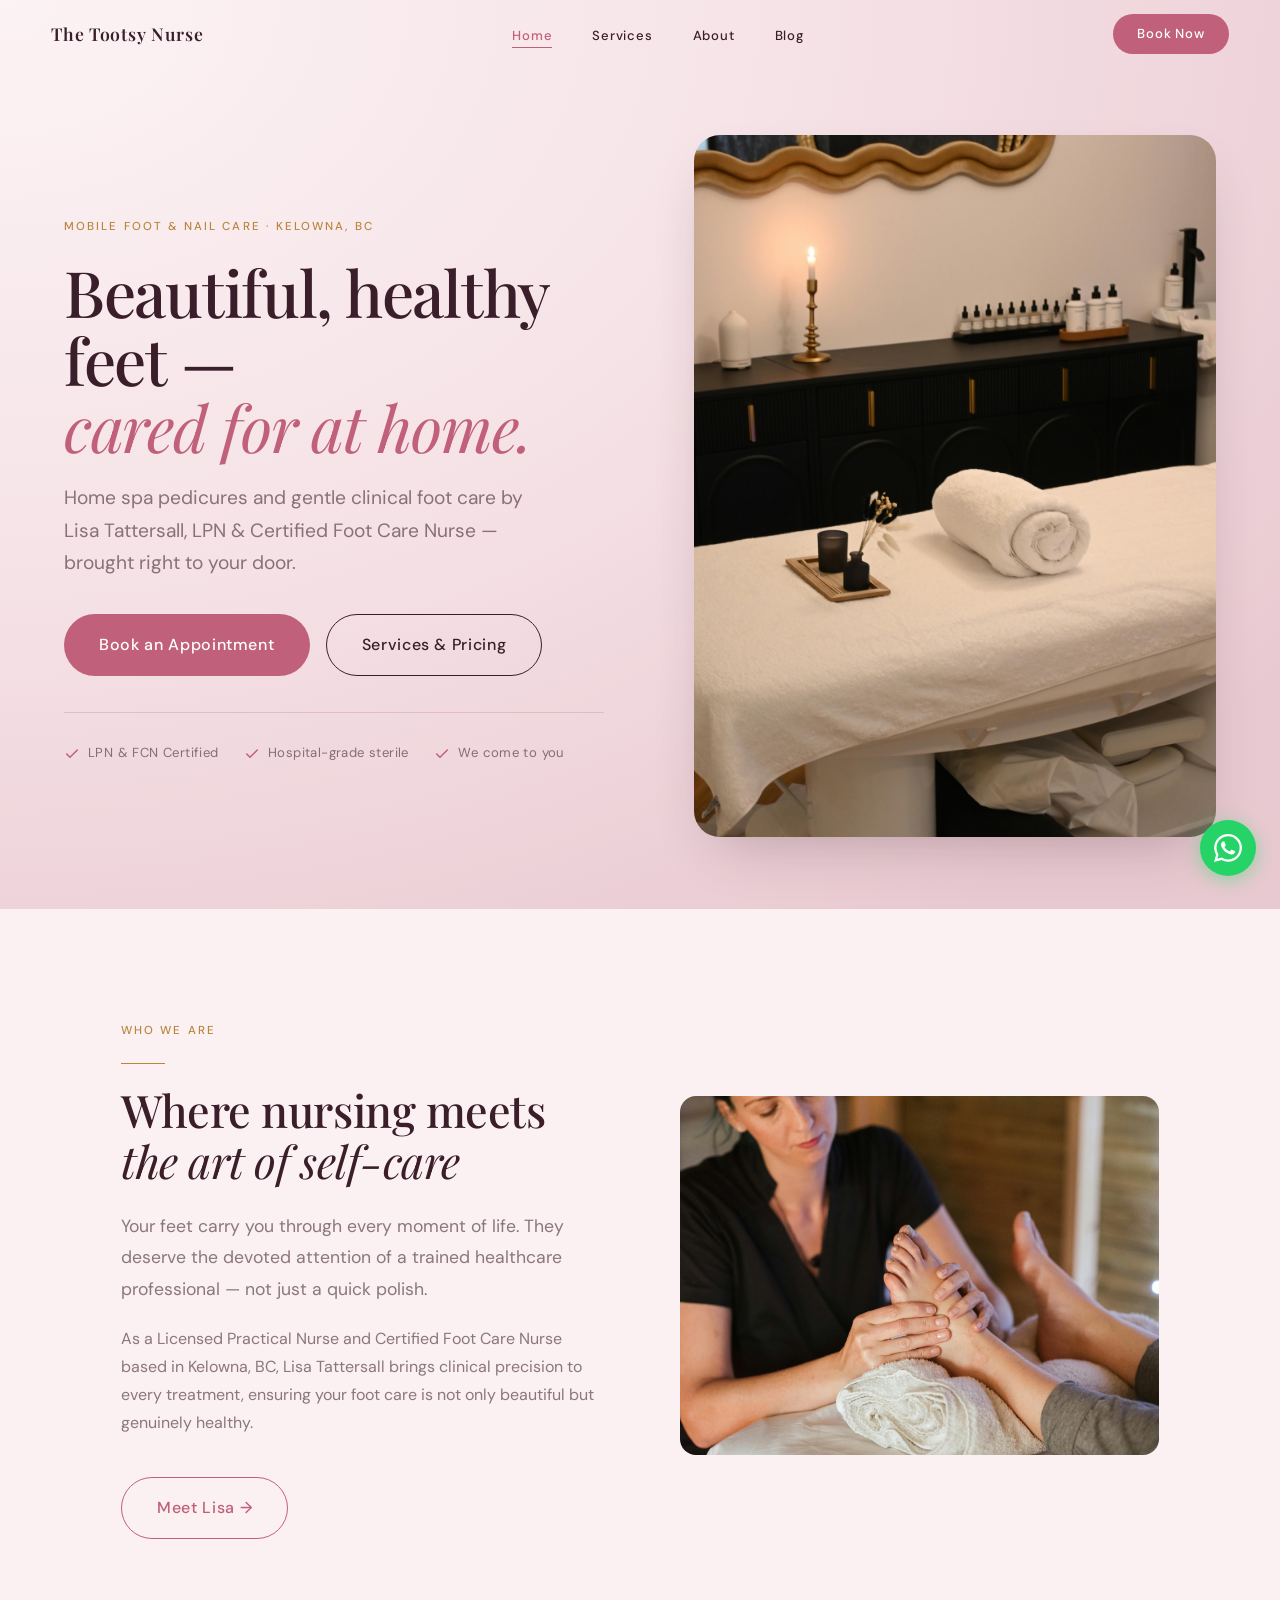
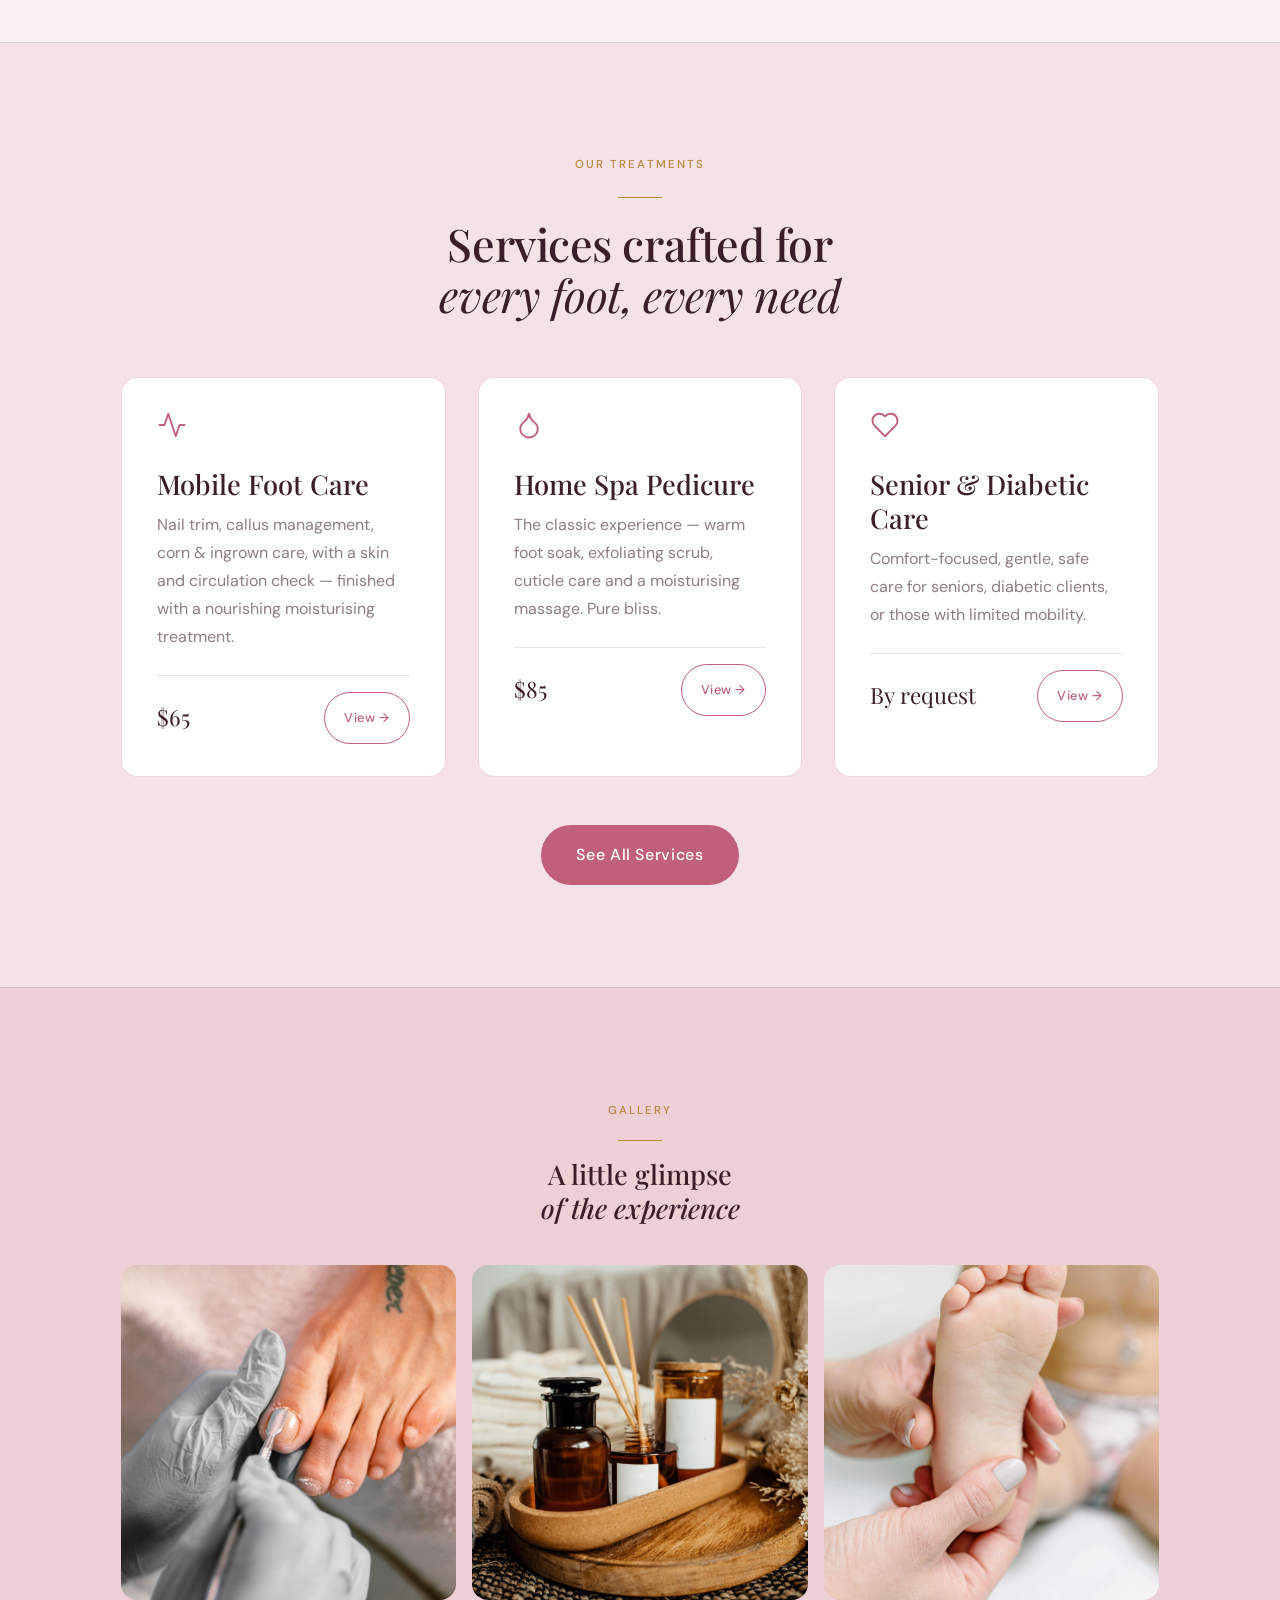
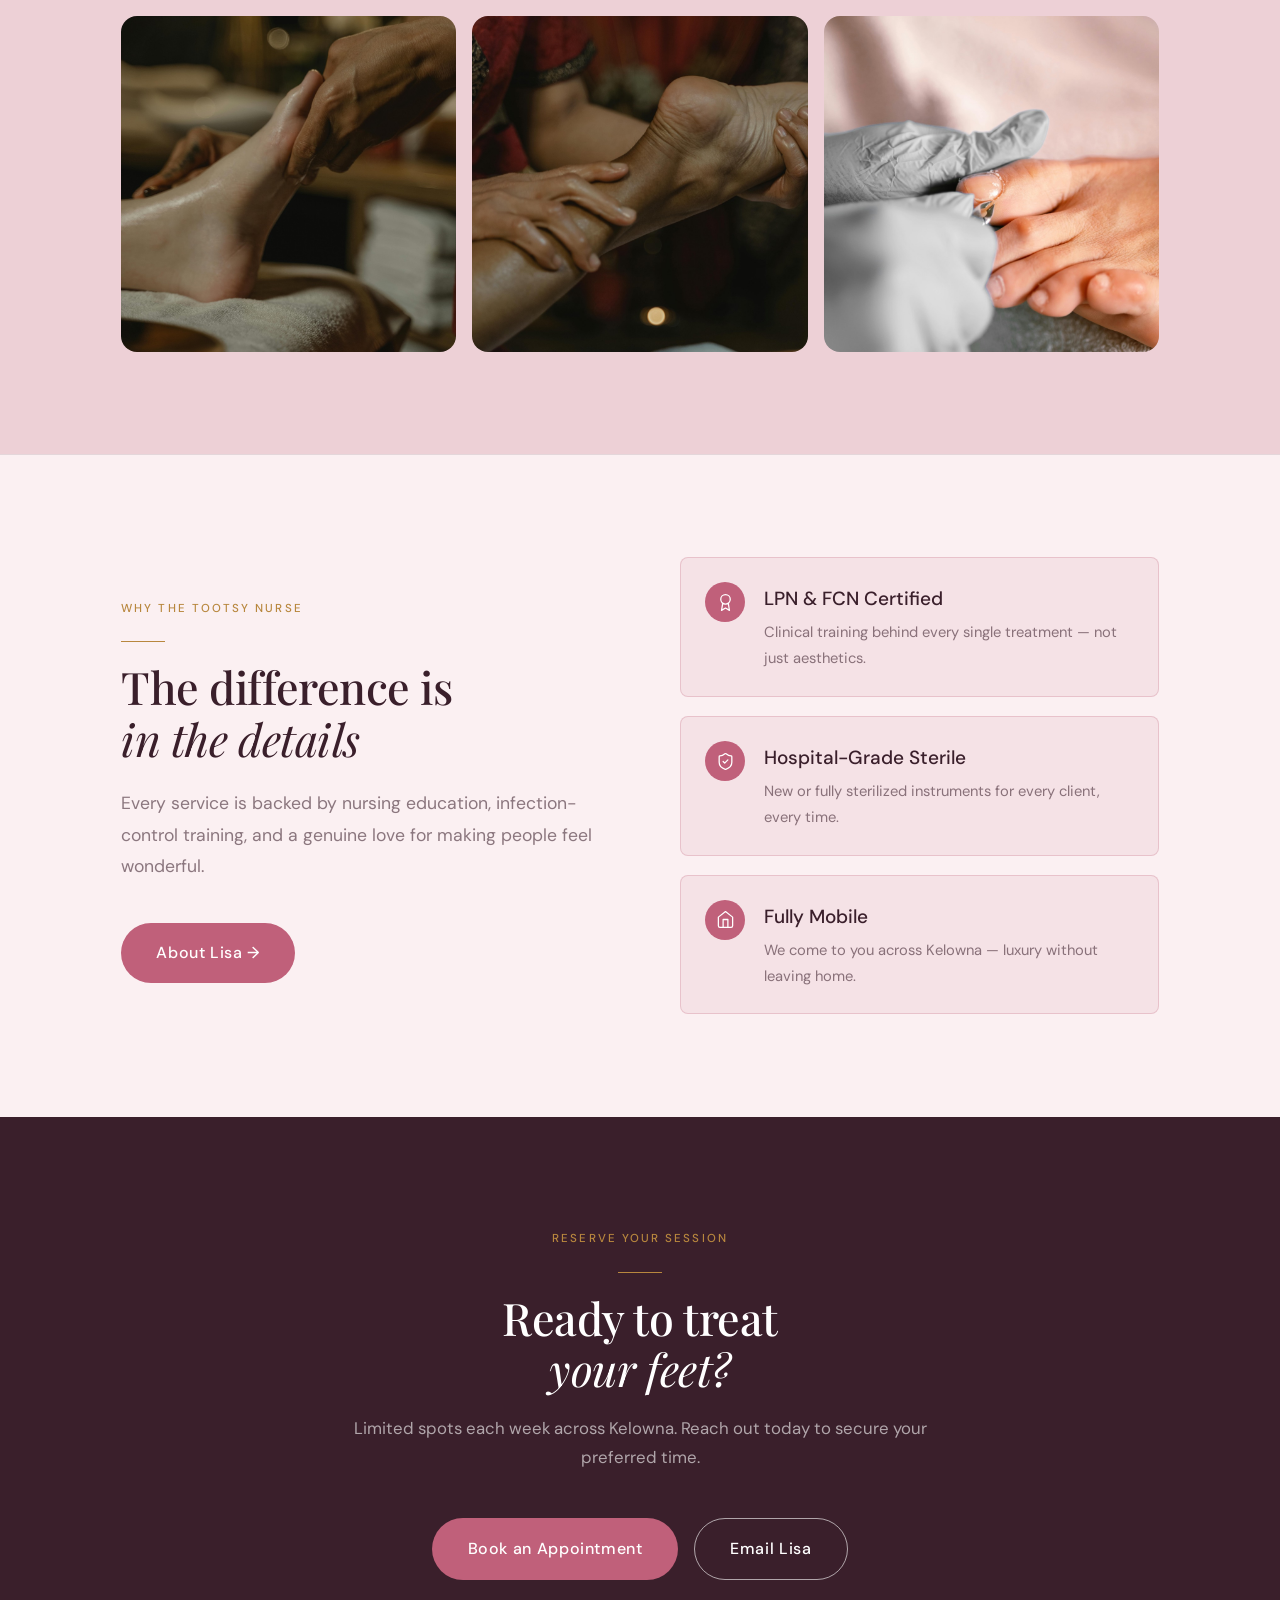
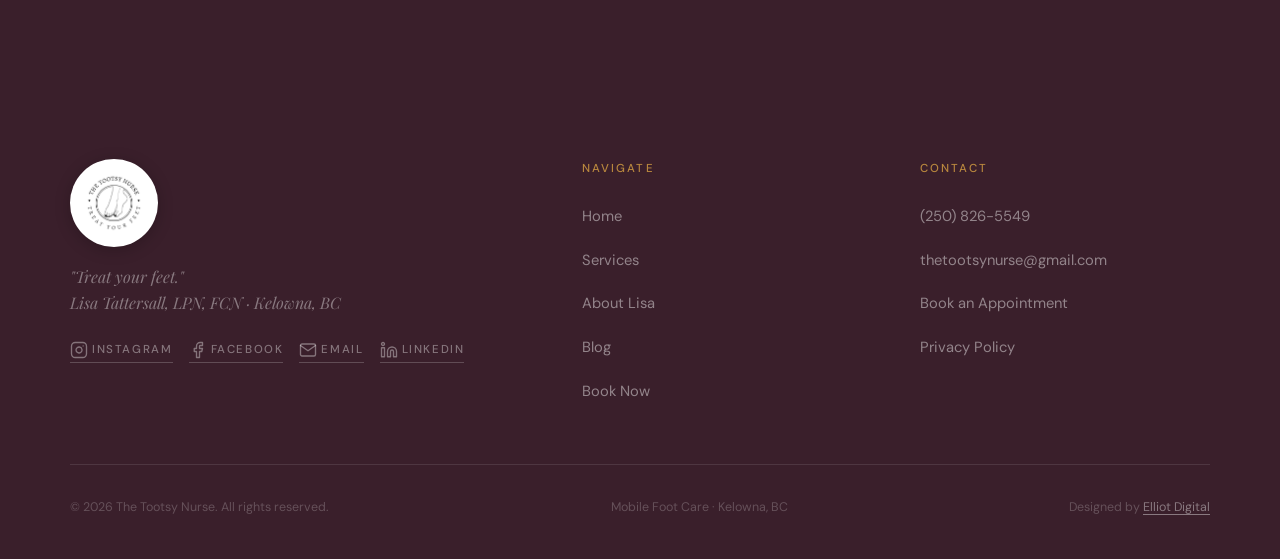
==== index.html @ a6ea2bf2 "Cache-bust style.css link to bypass stale Cloudflare cache Cloudflare was serving the old style.css " ====
<!DOCTYPE html>
<html lang="en">
<head>
  <meta charset="UTF-8" />
  <meta name="viewport" content="width=device-width, initial-scale=1.0" />
  <title>The Tootsy Nurse — Mobile Foot Care Kelowna BC | Lisa Tattersall LPN FCN</title>
  <meta name="description" content="Mobile foot &amp; nail care by Lisa Tattersall, LPN, FCN. Nurse-led foot care, home spa pedicures, and senior &amp; diabetic care — delivered to your home in Kelowna, BC." />
  <meta name="keywords" content="mobile foot care Kelowna, foot care nurse Kelowna, home pedicure Kelowna, diabetic foot care Kelowna, senior foot care Kelowna, LPN foot care BC, foot care near me Kelowna" />
  <meta name="robots" content="index, follow" />
  <link rel="canonical" href="https://thetootsynurse.com/" />

  <!-- Geo / local SEO -->
  <meta name="geo.region" content="CA-BC" />
  <meta name="geo.placename" content="Kelowna" />
  <meta name="geo.position" content="49.8880;-119.4960" />
  <meta name="ICBM" content="49.8880, -119.4960" />

  <!-- Open Graph -->
  <meta property="og:type" content="website" />
  <meta property="og:url" content="https://thetootsynurse.com/" />
  <meta property="og:title" content="The Tootsy Nurse — Mobile Foot Care Kelowna BC" />
  <meta property="og:description" content="Nurse-led mobile foot &amp; nail care by Lisa Tattersall, LPN, FCN. Home spa pedicures and senior &amp; diabetic care, delivered to your door in Kelowna, BC." />
  <meta property="og:image" content="https://thetootsynurse.com/og-image.jpg" />
  <meta property="og:locale" content="en_CA" />

  <!-- Twitter Card -->
  <meta name="twitter:card" content="summary_large_image" />
  <meta name="twitter:title" content="The Tootsy Nurse — Mobile Foot Care Kelowna BC" />
  <meta name="twitter:description" content="Nurse-led mobile foot &amp; nail care by Lisa Tattersall, LPN, FCN. Delivered to your home in Kelowna, BC." />
  <meta name="twitter:image" content="https://thetootsynurse.com/og-image.jpg" />

  <!-- Fonts -->
  <link rel="icon" href="favicon.svg" type="image/svg+xml" />
  <link rel="icon" type="image/png" sizes="32x32" href="favicon-32x32.png" />
  <link rel="icon" type="image/png" sizes="16x16" href="favicon-16x16.png" />
  <link rel="apple-touch-icon" href="apple-touch-icon.png" />
  <link rel="manifest" href="site.webmanifest" />
  <meta name="theme-color" content="#3A1F2B" />
  <link rel="preconnect" href="https://fonts.googleapis.com" />
  <link rel="preconnect" href="https://fonts.gstatic.com" crossorigin />

  <link rel="stylesheet" href="style.css?v=2" />
  <link rel="preload" as="image" href="pexels-marine-fougere-2159237528-35884502.jpg?v=2" fetchpriority="high" />

  <!-- Google Analytics 4 — replace GA_MEASUREMENT_ID with your real ID from analytics.google.com -->
  <!-- <script async src="https://www.googletagmanager.com/gtag/js?id=GA_MEASUREMENT_ID"></script>
  <script>window.dataLayer=window.dataLayer||[];function gtag(){dataLayer.push(arguments)}gtag('js',new Date());gtag('config','GA_MEASUREMENT_ID');</script> -->

  <!-- LocalBusiness structured data -->
  <script type="application/ld+json">
  {
    "@context": "https://schema.org",
    "@type": ["LocalBusiness", "HealthAndBeautyBusiness"],
    "@id": "https://thetootsynurse.com/#business",
    "name": "The Tootsy Nurse",
    "description": "Mobile foot & nail care by Lisa Tattersall, LPN and Certified Foot Care Nurse, who travels to clients' homes in Kelowna, BC. Services include nurse-led foot care, home spa pedicures, and senior & diabetic care.",
    "url": "https://thetootsynurse.com",
    "telephone": "+12508265549",
    "email": "thetootsynurse@gmail.com",
    "image": "https://thetootsynurse.com/logo-png.png?v=2",
    "priceRange": "$$",
    "paymentAccepted": "Cash, e-Transfer",
    "currenciesAccepted": "CAD",
    "founder": { "@id": "https://thetootsynurse.com/#lisa" },
    "address": {
      "@type": "PostalAddress",
      "addressLocality": "Kelowna",
      "addressRegion": "BC",
      "addressCountry": "CA"
    },
    "geo": {
      "@type": "GeoCoordinates",
      "latitude": 49.8880,
      "longitude": -119.4960
    },
    "areaServed": [
      { "@type": "City", "name": "Kelowna" },
      { "@type": "City", "name": "West Kelowna" },
      { "@type": "City", "name": "Lake Country" },
      { "@type": "City", "name": "Peachland" }
    ],
    "openingHoursSpecification": [
      { "@type": "OpeningHoursSpecification", "dayOfWeek": ["Monday","Tuesday","Wednesday","Thursday","Friday"], "opens": "10:00", "closes": "14:00" }
    ],
    "makesOffer": [
      { "@type": "Offer", "itemOffered": { "@type": "Service", "name": "Mobile Foot Care", "description": "Nail trim, callus and corn care, ingrown toenail correction, skin and circulation check, and a nourishing moisturising treatment." }, "price": "65.00", "priceCurrency": "CAD" },
      { "@type": "Offer", "itemOffered": { "@type": "Service", "name": "Home Spa Pedicure", "description": "Warm foot soak, exfoliating scrub, cuticle care, and moisturising massage." }, "price": "85.00", "priceCurrency": "CAD" },
      { "@type": "Offer", "itemOffered": { "@type": "Service", "name": "Senior & Diabetic Care", "description": "Comfort-focused, gentle, safe foot care for seniors, diabetic clients, or those with limited mobility." }, "availability": "https://schema.org/InStock" }
    ],
    "sameAs": [
      "https://www.instagram.com/thetootsynurse",
      "https://www.facebook.com/thetootsynurse",
      "https://www.linkedin.com/in/lisa-tattersall-432aa1210/"
    ]
  }
  </script>
</head>
<body>

<a class="skip-link" href="#main">Skip to content</a>

<!-- NAV -->
<nav class="nav nav--hero" id="nav">
  <a href="index.html" class="nav-logo">The Tootsy Nurse</a>
  <ul class="nav-links">
    <li><a href="index.html" class="active">Home</a></li>
    <li><a href="services.html">Services</a></li>
    <li><a href="about.html">About</a></li>
    <li><a href="blog.html">Blog</a></li>
  </ul>
  <a href="contact.html" class="nav-book">Book Now</a>
  <button class="hamburger" aria-label="Menu" onclick="toggleMenu()">
    <span></span><span></span><span></span>
  </button>
</nav>
<ul class="mobile-menu" id="mobileMenu">
  <li><a href="index.html" onclick="toggleMenu()">Home</a></li>
  <li><a href="services.html" onclick="toggleMenu()">Services</a></li>
  <li><a href="about.html" onclick="toggleMenu()">About</a></li>
  <li><a href="blog.html" onclick="toggleMenu()">Blog</a></li>
  <li><a href="contact.html" onclick="toggleMenu()">Book Now</a></li>
</ul>

<!-- HERO -->
<section class="hero-split">
  <div class="hero-split-text hero-enter">
    <span class="t-label">Mobile Foot &amp; Nail Care · Kelowna, BC</span>
    <h1 class="hero-h1">Beautiful, healthy feet —<br><em>cared for at home.</em></h1>
    <p class="hero-sub">Home spa pedicures and gentle clinical foot care by Lisa Tattersall, LPN &amp; Certified Foot Care Nurse — brought right to your door.</p>
    <div class="hero-cta">
      <a href="contact.html" class="btn btn-rose">Book an Appointment</a>
      <a href="services.html" class="btn btn-outline" style="border-color:var(--plum); color:var(--plum);">Services &amp; Pricing</a>
    </div>
    <ul class="hero-trust">
      <li><svg width="16" height="16" viewBox="0 0 24 24" fill="none" stroke="currentColor" stroke-width="2.2" stroke-linecap="round" stroke-linejoin="round"><polyline points="20 6 9 17 4 12"/></svg>LPN &amp; FCN Certified</li>
      <li><svg width="16" height="16" viewBox="0 0 24 24" fill="none" stroke="currentColor" stroke-width="2.2" stroke-linecap="round" stroke-linejoin="round"><polyline points="20 6 9 17 4 12"/></svg>Hospital-grade sterile</li>
      <li><svg width="16" height="16" viewBox="0 0 24 24" fill="none" stroke="currentColor" stroke-width="2.2" stroke-linecap="round" stroke-linejoin="round"><polyline points="20 6 9 17 4 12"/></svg>We come to you</li>
    </ul>
  </div>
  <div class="hero-split-media">
    <img src="pexels-marine-fougere-2159237528-35884502.jpg?v=2" alt="Calm in-home spa setup with a lit candle, fresh rolled towel and gold mirror" width="1280" height="1920" fetchpriority="high" decoding="async" />
  </div>
</section>

<!-- INTRO -->
<section id="main" style="background:var(--bg);">
  <div class="wrap section-pad">
    <div style="display:grid; grid-template-columns:1fr 1fr; gap:5rem; align-items:center;">
      <div class="reveal-left">
        <span class="t-label">Who We Are</span>
        <span class="rule"></span>
        <h2 class="t-h2" style="margin-bottom:1.5rem;">
          Where nursing meets<br><em>the art of self-care</em>
        </h2>
        <p class="t-body-lg" style="margin-bottom:1.2rem;">
          Your feet carry you through every moment of life. They deserve the devoted attention of a trained healthcare professional — not just a quick polish.
        </p>
        <p class="t-body" style="margin-bottom:2.5rem;">
          As a Licensed Practical Nurse and Certified Foot Care Nurse based in Kelowna, BC, Lisa Tattersall brings clinical precision to every treatment, ensuring your foot care is not only beautiful but genuinely healthy.
        </p>
        <a href="about.html" class="btn btn-outline">Meet Lisa →</a>
      </div>
      <div class="reveal-right" style="position:relative; border-radius:16px; overflow:hidden; aspect-ratio:4/3;">
        <img src="pexels-anete-lusina-5240641.jpg?v=2" alt="Nurse performing a gentle foot treatment"
             style="width:100%; height:100%; object-fit:cover; display:block;" />
      </div>
    </div>
  </div>
</section>

<!-- SERVICES PREVIEW -->
<section class="bg-soft" style="border-top:1px solid var(--line);">
  <div class="wrap section-pad">
    <div class="text-center" style="margin-bottom:3.5rem;">
      <span class="t-label">Our Treatments</span>
      <span class="rule rule-center"></span>
      <h2 class="t-h2" style="margin-top:0.5rem;">Services crafted for<br><em>every foot, every need</em></h2>
    </div>
    <div class="grid-3 reveal-group" style="margin-bottom:3rem;">
      <div class="card">
        <div style="margin-bottom:1.1rem; color:var(--rose);"><svg width="30" height="30" viewBox="0 0 24 24" fill="none" stroke="currentColor" stroke-width="1.5" stroke-linecap="round" stroke-linejoin="round"><polyline points="22 12 18 12 15 21 9 3 6 12 2 12"/></svg></div>
        <div class="t-h3" style="margin-bottom:0.6rem;">Mobile Foot Care</div>
        <p class="t-body" style="margin-bottom:1.5rem;">Nail trim, callus management, corn & ingrown care, with a skin and circulation check — finished with a nourishing moisturising treatment.</p>
        <div style="display:flex; justify-content:space-between; align-items:center; padding-top:1rem; border-top:1px solid var(--line);">
          <span style="font-family:'Playfair Display',serif; font-size:1.4rem; color:var(--plum);">$65</span>
          <a href="services.html" class="btn btn-outline" style="padding:0.5rem 1.2rem; font-size:0.8rem;">View →</a>
        </div>
      </div>
      <div class="card">
        <div style="margin-bottom:1.1rem; color:var(--rose);"><svg width="30" height="30" viewBox="0 0 24 24" fill="none" stroke="currentColor" stroke-width="1.5" stroke-linecap="round" stroke-linejoin="round"><path d="M12 22a7 7 0 0 0 7-7c0-2-1-3.9-3-5.5s-3.5-4-4-6.5c-.5 2.5-2 4.9-4 6.5C6 11.1 5 13 5 15a7 7 0 0 0 7 7z"/></svg></div>
        <div class="t-h3" style="margin-bottom:0.6rem;">Home Spa Pedicure</div>
        <p class="t-body" style="margin-bottom:1.5rem;">The classic experience — warm foot soak, exfoliating scrub, cuticle care and a moisturising massage. Pure bliss.</p>
        <div style="display:flex; justify-content:space-between; align-items:center; padding-top:1rem; border-top:1px solid var(--line);">
          <span style="font-family:'Playfair Display',serif; font-size:1.4rem; color:var(--plum);">$85</span>
          <a href="services.html" class="btn btn-outline" style="padding:0.5rem 1.2rem; font-size:0.8rem;">View →</a>
        </div>
      </div>
      <div class="card">
        <div style="margin-bottom:1.1rem; color:var(--rose);"><svg width="30" height="30" viewBox="0 0 24 24" fill="none" stroke="currentColor" stroke-width="1.5" stroke-linecap="round" stroke-linejoin="round"><path d="M19 14c1.49-1.46 3-3.21 3-5.5A5.5 5.5 0 0 0 16.5 3c-1.76 0-3 .5-4.5 2-1.5-1.5-2.74-2-4.5-2A5.5 5.5 0 0 0 2 8.5c0 2.29 1.51 4.04 3 5.5l7 7Z"/></svg></div>
        <div class="t-h3" style="margin-bottom:0.6rem;">Senior &amp; Diabetic Care</div>
        <p class="t-body" style="margin-bottom:1.5rem;">Comfort-focused, gentle, safe care for seniors, diabetic clients, or those with limited mobility.</p>
        <div style="display:flex; justify-content:space-between; align-items:center; padding-top:1rem; border-top:1px solid var(--line);">
          <span style="font-family:'Playfair Display',serif; font-size:1.4rem; color:var(--plum);">By request</span>
          <a href="services.html" class="btn btn-outline" style="padding:0.5rem 1.2rem; font-size:0.8rem;">View →</a>
        </div>
      </div>
    </div>
    <div class="text-center">
      <a href="services.html" class="btn btn-rose">See All Services</a>
    </div>
  </div>
</section>

<!-- PHOTO GALLERY -->
<section style="background:var(--bg-deep); border-top:1px solid var(--line);">
  <div class="wrap section-pad">
    <div style="text-align:center; margin-bottom:2.5rem;">
      <span class="t-label">Gallery</span>
      <span class="rule rule-center" style="margin:1rem auto;"></span>
      <h2 class="t-h3">A little glimpse<br><em>of the experience</em></h2>
    </div>
    <div class="photo-grid reveal-group">
      <img src="pexels-andreamostiphotography-17056222.jpg?v=2" alt="Mobile foot care nurse treating a client's feet in Kelowna" loading="lazy" decoding="async" />
      <img src="pexels-alesiakozik-7795827.jpg?v=2" alt="Relaxing home spa pedicure with warm towels" loading="lazy" decoding="async" />
      <img src="pexels-kseniachernaya-6340563.jpg?v=2" alt="Gentle nurse-led toenail and nail care" loading="lazy" decoding="async" />
      <img src="pexels-tima-miroshnichenko-6187855.jpg?v=2" alt="Foot care nurse trimming toenails at a home visit in Kelowna" loading="lazy" decoding="async" />
      <img src="pexels-tima-miroshnichenko-6188032.jpg?v=2" alt="Home spa pedicure treatment in progress" loading="lazy" decoding="async" />
      <img src="pexels-andreamostiphotography-17056221.jpg?v=2" alt="Soothing foot and nail care at home" loading="lazy" decoding="async" />
    </div>
  </div>
</section>

<!-- WHY US -->
<section style="background:var(--bg); border-top:1px solid var(--line);">
  <div class="wrap section-pad">
    <div style="display:grid; grid-template-columns:1fr 1fr; gap:5rem; align-items:center;">
      <div>
        <span class="t-label">Why The Tootsy Nurse</span>
        <span class="rule"></span>
        <h2 class="t-h2" style="margin-bottom:1.5rem;">The difference is<br><em>in the details</em></h2>
        <p class="t-body-lg" style="margin-bottom:2.5rem;">Every service is backed by nursing education, infection-control training, and a genuine love for making people feel wonderful.</p>
        <a href="about.html" class="btn btn-rose">About Lisa →</a>
      </div>
      <div style="display:flex; flex-direction:column; gap:1.2rem;">
        <div style="display:flex; gap:1.2rem; align-items:flex-start; padding:1.5rem; background:var(--bg-soft); border-radius:8px; border:1px solid var(--line-rose);">
          <div style="width:40px; height:40px; border-radius:50%; background:var(--rose); display:flex; align-items:center; justify-content:center; flex-shrink:0; color:white;"><svg width="19" height="19" viewBox="0 0 24 24" fill="none" stroke="currentColor" stroke-width="1.6" stroke-linecap="round" stroke-linejoin="round"><circle cx="12" cy="8" r="6"/><path d="M15.477 12.89 17 22l-5-3-5 3 1.523-9.11"/></svg></div>
          <div>
            <div style="font-weight:500; color:var(--plum); margin-bottom:0.3rem;">LPN &amp; FCN Certified</div>
            <p class="t-body" style="font-size:0.92rem;">Clinical training behind every single treatment — not just aesthetics.</p>
          </div>
        </div>
        <div style="display:flex; gap:1.2rem; align-items:flex-start; padding:1.5rem; background:var(--bg-soft); border-radius:8px; border:1px solid var(--line-rose);">
          <div style="width:40px; height:40px; border-radius:50%; background:var(--rose); display:flex; align-items:center; justify-content:center; flex-shrink:0; color:white;"><svg width="19" height="19" viewBox="0 0 24 24" fill="none" stroke="currentColor" stroke-width="1.6" stroke-linecap="round" stroke-linejoin="round"><path d="M20 13c0 5-3.5 7.5-7.66 8.95a1 1 0 0 1-.67-.01C7.5 20.5 4 18 4 13V6a1 1 0 0 1 1-1c2 0 4.5-1.2 6.24-2.72a1.17 1.17 0 0 1 1.52 0C14.51 3.81 17 5 19 5a1 1 0 0 1 1 1Z"/><path d="m9 12 2 2 4-4"/></svg></div>
          <div>
            <div style="font-weight:500; color:var(--plum); margin-bottom:0.3rem;">Hospital-Grade Sterile</div>
            <p class="t-body" style="font-size:0.92rem;">New or fully sterilized instruments for every client, every time.</p>
          </div>
        </div>
        <div style="display:flex; gap:1.2rem; align-items:flex-start; padding:1.5rem; background:var(--bg-soft); border-radius:8px; border:1px solid var(--line-rose);">
          <div style="width:40px; height:40px; border-radius:50%; background:var(--rose); display:flex; align-items:center; justify-content:center; flex-shrink:0; color:white;"><svg width="19" height="19" viewBox="0 0 24 24" fill="none" stroke="currentColor" stroke-width="1.6" stroke-linecap="round" stroke-linejoin="round"><path d="m3 9 9-7 9 7v11a2 2 0 0 1-2 2H5a2 2 0 0 1-2-2z"/><polyline points="9 22 9 12 15 12 15 22"/></svg></div>
          <div>
            <div style="font-weight:500; color:var(--plum); margin-bottom:0.3rem;">Fully Mobile</div>
            <p class="t-body" style="font-size:0.92rem;">We come to you across Kelowna — luxury without leaving home.</p>
          </div>
        </div>
      </div>
    </div>
  </div>
</section>

<!-- CTA -->
<section class="bg-plum" style="padding:clamp(5rem,8vw,8rem) clamp(1.5rem,4vw,4rem); text-align:center;">
  <div style="max-width:580px; margin:0 auto;">
    <span class="t-label" style="color:var(--gold);">Reserve Your Session</span>
    <span class="rule rule-center"></span>
    <h2 class="t-h2" style="color:var(--white); margin-top:0.5rem; margin-bottom:1.2rem;">
      Ready to treat<br><em>your feet?</em>
    </h2>
    <p style="font-size:1.05rem; color:rgba(255,255,255,0.6); line-height:1.75; margin-bottom:2.8rem;">Limited spots each week across Kelowna. Reach out today to secure your preferred time.</p>
    <div style="display:flex; gap:1rem; justify-content:center; flex-wrap:wrap;">
      <a href="contact.html" class="btn btn-rose">Book an Appointment</a>
      <a href="mailto:thetootsynurse@gmail.com" class="btn btn-outline-white">Email Lisa</a>
    </div>
  </div>
</section>

<!-- FOOTER -->
<footer class="footer">
  <div class="footer-grid">
    <div class="footer-logo">
      <img src="logo-png.png?v=2" alt="The Tootsy Nurse" />
      <p class="footer-tagline">"Treat your feet."<br>Lisa Tattersall, LPN, FCN · Kelowna, BC</p>
      <div class="footer-social">
        <a href="https://www.instagram.com/thetootsynurse" target="_blank" rel="noopener">
          <svg width="18" height="18" viewBox="0 0 24 24" fill="none" stroke="currentColor" stroke-width="1.8" stroke-linecap="round" stroke-linejoin="round" style="display:inline-block; vertical-align:middle; margin-right:4px;"><rect x="2" y="2" width="20" height="20" rx="5"/><path d="M16 11.37A4 4 0 1 1 12.63 8 4 4 0 0 1 16 11.37z"/><line x1="17.5" y1="6.5" x2="17.51" y2="6.5"/></svg>Instagram
        </a>
        <a href="https://www.facebook.com/thetootsynurse" target="_blank" rel="noopener">
          <svg width="18" height="18" viewBox="0 0 24 24" fill="none" stroke="currentColor" stroke-width="1.8" stroke-linecap="round" stroke-linejoin="round" style="display:inline-block; vertical-align:middle; margin-right:4px;"><path d="M18 2h-3a5 5 0 0 0-5 5v3H7v4h3v8h4v-8h3l1-4h-4V7a1 1 0 0 1 1-1h3z"/></svg>Facebook
        </a>
        <a href="mailto:thetootsynurse@gmail.com">
          <svg width="18" height="18" viewBox="0 0 24 24" fill="none" stroke="currentColor" stroke-width="1.8" stroke-linecap="round" stroke-linejoin="round" style="display:inline-block; vertical-align:middle; margin-right:4px;"><path d="M4 4h16c1.1 0 2 .9 2 2v12c0 1.1-.9 2-2 2H4c-1.1 0-2-.9-2-2V6c0-1.1.9-2 2-2z"/><polyline points="22,6 12,13 2,6"/></svg>Email
        </a>
        <a href="https://www.linkedin.com/in/lisa-tattersall-432aa1210/" target="_blank" rel="noopener">
          <svg width="18" height="18" viewBox="0 0 24 24" fill="none" stroke="currentColor" stroke-width="1.8" stroke-linecap="round" stroke-linejoin="round" style="display:inline-block; vertical-align:middle; margin-right:4px;"><path d="M16 8a6 6 0 0 1 6 6v7h-4v-7a2 2 0 0 0-2-2 2 2 0 0 0-2 2v7h-4v-7a6 6 0 0 1 6-6z"/><rect x="2" y="9" width="4" height="12"/><circle cx="4" cy="4" r="2"/></svg>LinkedIn
        </a>
      </div>
    </div>
    <div class="footer-col">
      <div class="footer-col-title">Navigate</div>
      <ul>
        <li><a href="index.html">Home</a></li>
        <li><a href="services.html">Services</a></li>
        <li><a href="about.html">About Lisa</a></li>
        <li><a href="blog.html">Blog</a></li>
        <li><a href="contact.html">Book Now</a></li>
      </ul>
    </div>
    <div class="footer-col">
      <div class="footer-col-title">Contact</div>
      <ul>
        <li><a href="tel:2508265549">(250) 826-5549</a></li>
        <li><a href="mailto:thetootsynurse@gmail.com">thetootsynurse@gmail.com</a></li>
        <li><a href="contact.html">Book an Appointment</a></li>
        <li><a href="privacy.html">Privacy Policy</a></li>
      </ul>
    </div>
  </div>
  <div class="footer-bottom">
    <span>© <span id="yr"></span> The Tootsy Nurse. All rights reserved.</span>
    <span>Mobile Foot Care · Kelowna, BC</span>
    <span>Designed by <a href="https://bryceelliot.com" target="_blank" rel="noopener" style="color:rgba(255,255,255,0.4); text-decoration:underline; text-underline-offset:3px;">Elliot Digital</a></span>
  </div>
</footer>

<!-- Sticky phone bar (mobile only) -->
<div class="phone-bar">
  <a href="tel:2508265549">
    <svg width="20" height="20" viewBox="0 0 24 24" fill="none" stroke="currentColor" stroke-width="2" stroke-linecap="round" stroke-linejoin="round"><path d="M22 16.92v3a2 2 0 0 1-2.18 2 19.79 19.79 0 0 1-8.63-3.07A19.5 19.5 0 0 1 4.69 13a19.79 19.79 0 0 1-3.07-8.67A2 2 0 0 1 3.6 2h3a2 2 0 0 1 2 1.72c.127.96.361 1.903.7 2.81a2 2 0 0 1-.45 2.11L8.09 9.91a16 16 0 0 0 6 6l1.27-1.27a2 2 0 0 1 2.11-.45c.907.339 1.85.573 2.81.7A2 2 0 0 1 22 16.92z"/></svg>
    Call Lisa: (250) 826-5549
  </a>
</div>

<script src="app.js" defer></script>
<script>
  function toggleMenu() {
    document.getElementById('mobileMenu').classList.toggle('open');
  }
</script>
</body>
</html>
---- style.css ----
@import url('https://fonts.googleapis.com/css2?family=Playfair+Display:ital,wght@0,400;0,500;0,600;0,700;1,400;1,500;1,600&family=DM+Sans:wght@300;400;500&display=swap');

/* ─────────────────────────────────────────
   TOKENS  — one palette, used everywhere
───────────────────────────────────────── */
:root {
  /* Backgrounds */
  --bg:          #FBF0F2;   /* main page bg  */
  --bg-soft:     #F5E2E6;   /* alt sections  */
  --bg-deep:     #EDD0D6;   /* deeper accent */

  /* Brand */
  --rose:        #C0607A;   /* buttons, links, primary accent */
  --rose-hover:  #A84E66;
  --gold:        #B8873E;   /* eyebrows, labels, rule lines  */
  --plum:        #3A1F2B;   /* headings, dark sections, footer */

  /* Text */
  --text:        #3A1F2B;
  --text-mid:    rgba(58,31,43, 0.58);
  --text-faint:  rgba(58,31,43, 0.35);

  /* Lines */
  --line:        rgba(58,31,43, 0.12);
  --line-rose:   rgba(192,96,122, 0.25);

  /* Misc */
  --white:       #FFFFFF;
  --radius:      6px;        /* legacy alias */
  --r-sm:        10px;       /* inputs, chips        */
  --r-md:        16px;       /* cards, photos, panels */
  --r-lg:        26px;       /* hero media, features  */
  --shadow:      0 4px 32px rgba(58,31,43, 0.10);
  --shadow-sm:   0 2px 12px rgba(58,31,43, 0.08);
  --shadow-lift: 0 24px 60px -24px rgba(58,31,43, 0.32);

  /* Motion — one easing language, used everywhere */
  --ease:        cubic-bezier(0.22, 1, 0.36, 1);   /* gentle, premium ease-out */
  --ease-soft:   cubic-bezier(0.4, 0, 0.2, 1);     /* UI micro-interactions */
}

/* ─────────────────────────────────────────
   RESET
───────────────────────────────────────── */
*, *::before, *::after { box-sizing: border-box; margin: 0; padding: 0; }
html { scroll-behavior: smooth; }
body {
  font-family: 'DM Sans', sans-serif;
  font-size: 19px;
  font-weight: 400;
  line-height: 1.75;
  color: var(--text);
  background: var(--bg);
  -webkit-font-smoothing: antialiased;
}
img { display: block; max-width: 100%; }
a  { color: inherit; text-decoration: none; }

/* ─────────────────────────────────────────
   TYPOGRAPHY
───────────────────────────────────────── */
.serif { font-family: 'Playfair Display', serif; }

.t-display {
  font-family: 'Playfair Display', serif;
  font-size: clamp(3rem, 6vw, 5.5rem);
  font-weight: 500;
  line-height: 1.08;
  letter-spacing: -0.02em;
  color: var(--plum);
}
.t-display em { font-style: italic; font-weight: 400; }

.t-h2 {
  font-family: 'Playfair Display', serif;
  font-size: clamp(2rem, 3.5vw, 3.2rem);
  font-weight: 500;
  line-height: 1.15;
  letter-spacing: -0.01em;
  color: var(--plum);
}
.t-h2 em { font-style: italic; font-weight: 400; }

.t-h3 {
  font-family: 'Playfair Display', serif;
  font-size: clamp(1.3rem, 2.5vw, 1.7rem);
  font-weight: 500;
  line-height: 1.25;
  color: var(--plum);
}

.t-label {
  font-family: 'DM Sans', sans-serif;
  font-size: 0.72rem;
  font-weight: 500;
  letter-spacing: 0.18em;
  text-transform: uppercase;
  color: var(--gold);
}

.t-body {
  font-size: 1rem;
  font-weight: 400;
  line-height: 1.75;
  color: var(--text-mid);
}

.t-body-lg {
  font-size: 1.1rem;
  font-weight: 400;
  line-height: 1.8;
  color: var(--text-mid);
}

/* ─────────────────────────────────────────
   LAYOUT
───────────────────────────────────────── */
.wrap {
  max-width: 1140px;
  margin: 0 auto;
  padding: 0 clamp(1.5rem, 4vw, 4rem);
}

.section-pad {
  padding: clamp(5rem, 8vw, 8rem) clamp(1.5rem, 4vw, 4rem);
}

.section-pad-sm {
  padding: clamp(3rem, 5vw, 5rem) clamp(1.5rem, 4vw, 4rem);
}

/* ─────────────────────────────────────────
   RULE
───────────────────────────────────────── */
.rule {
  display: block;
  width: 44px;
  height: 1px;
  background: var(--gold);
  margin: 1.2rem 0;
}
.rule-center { margin: 1.2rem auto; }

/* ─────────────────────────────────────────
   NAVIGATION
───────────────────────────────────────── */
.nav {
  position: fixed;
  inset: 0 0 auto;
  z-index: 200;
  height: 68px;
  display: flex;
  align-items: center;
  justify-content: space-between;
  padding: 0 clamp(1.5rem, 4vw, 4rem);
  transition: background 0.35s, box-shadow 0.35s;
}

.nav--solid {
  background: var(--bg);
  box-shadow: 0 1px 0 var(--line);
}

/* On hero (transparent until scroll) */
.nav--hero { background: transparent; }
.nav--hero.nav--scrolled {
  background: rgba(251,240,242, 0.95);
  backdrop-filter: blur(12px);
  box-shadow: 0 1px 0 var(--line);
}

.nav-logo {
  font-family: 'Playfair Display', serif;
  font-size: 1.1rem;
  font-weight: 600;
  letter-spacing: 0.04em;
  color: var(--plum);
  white-space: nowrap;
}

.nav-links {
  display: flex;
  gap: 2.5rem;
  list-style: none;
}

.nav-links a {
  font-size: 0.82rem;
  font-weight: 500;
  letter-spacing: 0.06em;
  color: var(--text);
  position: relative;
  transition: color 0.2s;
}
.nav-links a::after {
  content: '';
  position: absolute;
  left: 0; right: 0; bottom: -4px;
  height: 1px;
  background: var(--rose);
  transform: scaleX(0);
  transform-origin: left;
  transition: transform 0.25s;
}
.nav-links a:hover,
.nav-links a.active { color: var(--rose); }
.nav-links a:hover::after,
.nav-links a.active::after { transform: scaleX(1); }

.nav-book {
  font-size: 0.82rem;
  font-weight: 500;
  letter-spacing: 0.06em;
  background: var(--rose);
  color: var(--white);
  padding: 0.55rem 1.5rem;
  border-radius: 40px;
  transition: background 0.2s;
}
.nav-book:hover { background: var(--rose-hover); }

/* Mobile */
.hamburger {
  display: none;
  flex-direction: column;
  gap: 5px;
  cursor: pointer;
  background: none;
  border: none;
}
.hamburger span {
  display: block; width: 22px; height: 1.5px;
  background: var(--plum); border-radius: 2px;
}

.mobile-menu {
  display: none;
  position: fixed;
  inset: 68px 0 0;
  background: var(--bg);
  z-index: 199;
  flex-direction: column;
  align-items: center;
  justify-content: center;
  gap: 2.5rem;
  list-style: none;
}
.mobile-menu.open { display: flex; }
.mobile-menu a {
  font-family: 'Playfair Display', serif;
  font-size: 2.2rem;
  font-weight: 500;
  color: var(--plum);
  transition: color 0.2s;
}
.mobile-menu a:hover { color: var(--rose); }

/* ─────────────────────────────────────────
   BUTTONS
───────────────────────────────────────── */
.btn {
  display: inline-flex;
  align-items: center;
  gap: 0.5rem;
  font-family: 'DM Sans', sans-serif;
  font-size: 1rem;
  font-weight: 500;
  letter-spacing: 0.04em;
  cursor: pointer;
  border: none;
  border-radius: 40px;
  padding: 1rem 2.2rem;
  min-height: 52px;
  transition: background 0.25s var(--ease-soft), color 0.25s var(--ease-soft),
              transform 0.3s var(--ease), box-shadow 0.3s var(--ease);
}
.btn:hover { transform: translateY(-2px); }
.btn:active { transform: translateY(0); transition-duration: 0.08s; }
.btn-rose:hover, .btn-plum:hover { box-shadow: 0 12px 26px -12px rgba(58,31,43,0.5); }

.btn-rose {
  background: var(--rose);
  color: var(--white);
}
.btn-rose:hover { background: var(--rose-hover); }

.btn-outline {
  background: transparent;
  color: var(--rose);
  border: 1.5px solid var(--rose);
}
.btn-outline:hover { background: var(--rose); color: var(--white); }

.btn-outline-white {
  background: transparent;
  color: var(--white);
  border: 1.5px solid rgba(255,255,255,0.6);
}
.btn-outline-white:hover { background: rgba(255,255,255,0.12); }

.btn-plum {
  background: var(--plum);
  color: var(--white);
}
.btn-plum:hover { background: #2a1520; }

/* ─────────────────────────────────────────
   HERO
───────────────────────────────────────── */
/* Split hero — text left, photo right */
.hero-split {
  display: grid;
  grid-template-columns: 1.04fr 0.96fr;
  align-items: center;
  gap: clamp(2.5rem, 5vw, 5.5rem);
  min-height: 100svh;
  padding: clamp(8rem,15vh,11rem) clamp(1.5rem,5vw,5rem) clamp(4rem,8vh,6rem);
  background: radial-gradient(125% 125% at 0% 0%, #FCF3F5 0%, #F5E2E6 52%, #E9C9D1 100%);
  overflow: hidden;
}
.hero-split-text { max-width: 540px; }
.hero-h1 {
  font-family: 'Playfair Display', serif;
  font-size: clamp(2.6rem, 5vw, 4.1rem);
  font-weight: 500;
  line-height: 1.06;
  letter-spacing: -0.02em;
  color: var(--plum);
  margin: 1.1rem 0 1.3rem;
}
.hero-h1 em { font-style: italic; font-weight: 400; color: var(--rose); }
.hero-sub {
  font-size: clamp(1.05rem, 1.5vw, 1.2rem);
  line-height: 1.7;
  color: var(--text-mid);
  max-width: 460px;
  margin-bottom: 2.1rem;
}
.hero-cta { display: flex; gap: 1rem; flex-wrap: wrap; margin-bottom: 2.3rem; }
.hero-trust {
  list-style: none;
  display: flex;
  flex-wrap: wrap;
  gap: 0.8rem 1.6rem;
  padding-top: 1.8rem;
  border-top: 1px solid var(--line-rose);
}
.hero-trust li {
  display: flex; align-items: center; gap: 0.5rem;
  font-size: 0.82rem; letter-spacing: 0.03em; color: var(--text-mid);
}
.hero-trust svg { color: var(--rose); flex-shrink: 0; }
.hero-split-media { position: relative; }
.hero-split-media img {
  width: 100%;
  height: clamp(420px, 78vh, 760px);
  object-fit: cover;
  border-radius: var(--r-lg);
  box-shadow: var(--shadow-lift);
}
@media (max-width: 900px) {
  .hero-split {
    grid-template-columns: 1fr;
    min-height: auto;
    text-align: center;
    gap: 2.5rem;
    padding-top: 7rem;
  }
  .hero-split-text { max-width: 620px; margin: 0 auto; }
  .hero-sub { margin-left: auto; margin-right: auto; }
  .hero-cta, .hero-trust { justify-content: center; }
  .hero-trust { border-top: none; padding-top: 0; }
  .hero-split-media img { height: clamp(300px, 56vh, 460px); }
}

/* Sub-page hero banner */
.hero-sm {
  background: linear-gradient(140deg,
    #F7D8DE 0%, #F0C4CC 35%, #E5ACBA 70%, #D890A4 100%
  );
  padding: clamp(7rem,10vw,9rem) clamp(1.5rem,4vw,4rem) clamp(3rem,5vw,4rem);
  position: relative;
  overflow: hidden;
}
.hero-sm::after {
  content: '';
  position: absolute;
  inset: 0;
  background: radial-gradient(ellipse 60% 80% at 80% 0%, rgba(255,220,180,0.3) 0%, transparent 60%);
  pointer-events: none;
}
.hero-sm-inner {
  position: relative; z-index: 1;
  max-width: 1140px;
  margin: 0 auto;
}

/* ─────────────────────────────────────────
   CARDS
───────────────────────────────────────── */
.card {
  background: var(--white);
  border-radius: var(--r-md);
  border: 1px solid var(--line-rose);
  padding: 2rem 2.2rem;
  transition: transform 0.4s var(--ease), box-shadow 0.4s var(--ease), border-color 0.4s var(--ease);
}
.card:hover {
  transform: translateY(-6px);
  box-shadow: var(--shadow-lift);
  border-color: var(--rose);
}

/* ─────────────────────────────────────────
   SERVICE ROWS
───────────────────────────────────────── */
.svc-row {
  display: flex;
  justify-content: space-between;
  align-items: baseline;
  gap: 2rem;
  padding: 1.8rem 0;
  border-bottom: 1px solid var(--line);
}
.svc-row:first-of-type { border-top: 1px solid var(--line); }

.svc-name {
  font-family: 'Playfair Display', serif;
  font-size: 1.2rem;
  font-weight: 500;
  color: var(--plum);
  margin-bottom: 0.3rem;
}
.svc-desc { font-size: 0.92rem; color: var(--text-mid); line-height: 1.65; }
.svc-right { text-align: right; flex-shrink: 0; }
.svc-price {
  font-family: 'Playfair Display', serif;
  font-size: 1.5rem;
  font-weight: 400;
  color: var(--plum);
  white-space: nowrap;
}
.svc-dur {
  font-size: 0.72rem;
  font-weight: 500;
  letter-spacing: 0.12em;
  text-transform: uppercase;
  color: var(--gold);
  margin-top: 0.2rem;
}

.svc-cat {
  font-size: 0.72rem;
  font-weight: 500;
  letter-spacing: 0.18em;
  text-transform: uppercase;
  color: var(--gold);
  margin: 3.5rem 0 0.5rem;
  padding-bottom: 0.75rem;
  border-bottom: 1px solid var(--line-rose);
}
.svc-cat:first-of-type { margin-top: 0; }

/* ─────────────────────────────────────────
   TESTIMONIALS
───────────────────────────────────────── */
.testimonial-block {
  background: var(--plum);
  color: var(--white);
  padding: clamp(4rem,7vw,7rem) clamp(1.5rem,4vw,4rem);
  text-align: center;
}
.quote-mark {
  font-family: 'Playfair Display', serif;
  font-size: 4rem;
  line-height: 0.6;
  color: var(--rose);
  display: block;
  margin-bottom: 1.5rem;
}
.quote-body {
  font-family: 'Playfair Display', serif;
  font-size: clamp(1.3rem, 2.5vw, 2rem);
  font-style: italic;
  font-weight: 400;
  line-height: 1.55;
  color: rgba(255,255,255,0.9);
  max-width: 700px;
  margin: 0 auto 1.8rem;
}
.quote-name {
  font-size: 0.75rem;
  font-weight: 500;
  letter-spacing: 0.2em;
  text-transform: uppercase;
  color: var(--gold);
}

/* ─────────────────────────────────────────
   STATS
───────────────────────────────────────── */
.stats-row {
  display: grid;
  grid-template-columns: repeat(3, 1fr);
}
.stat-cell {
  padding: clamp(2.5rem,4vw,4rem) 2rem;
  text-align: center;
  border-right: 1px solid var(--line);
}
.stat-cell:last-child { border-right: none; }
.stat-n {
  font-family: 'Playfair Display', serif;
  font-size: clamp(2.8rem,5vw,4.5rem);
  font-weight: 400;
  color: var(--plum);
  line-height: 1;
  margin-bottom: 0.4rem;
}
.stat-n span { color: var(--rose); }
.stat-l {
  font-size: 0.72rem;
  font-weight: 500;
  letter-spacing: 0.16em;
  text-transform: uppercase;
  color: var(--text-faint);
}

/* ─────────────────────────────────────────
   FORM
───────────────────────────────────────── */
.fgroup { margin-bottom: 1.6rem; }
.flabel {
  display: block;
  font-size: 0.72rem;
  font-weight: 500;
  letter-spacing: 0.14em;
  text-transform: uppercase;
  color: var(--text-mid);
  margin-bottom: 0.5rem;
}
.finput {
  width: 100%;
  padding: 0.85rem 1rem;
  border: 1.5px solid var(--line-rose);
  border-radius: var(--radius);
  background: var(--white);
  font-family: 'DM Sans', sans-serif;
  font-size: 1rem;
  color: var(--text);
  outline: none;
  transition: border-color 0.2s, box-shadow 0.2s;
  -webkit-appearance: none;
}
.finput:focus {
  border-color: var(--rose);
  box-shadow: 0 0 0 3px rgba(192,96,122,0.12);
}
.finput::placeholder { color: var(--text-faint); }
textarea.finput { resize: vertical; min-height: 120px; }
.frow { display: grid; grid-template-columns: 1fr 1fr; gap: 1.25rem; }

/* ─────────────────────────────────────────
   FOOTER
───────────────────────────────────────── */
.footer {
  background: var(--plum);
  color: rgba(255,255,255,0.55);
  padding: clamp(4rem,6vw,6rem) clamp(1.5rem,4vw,4rem) 2.5rem;
}
.footer-grid {
  max-width: 1140px;
  margin: 0 auto;
  display: grid;
  grid-template-columns: 1.6fr 1fr 1fr;
  gap: 3rem;
  padding-bottom: 3rem;
  border-bottom: 1px solid rgba(255,255,255,0.1);
}
.footer-logo img {
  height: 88px; width: 88px;
  object-fit: contain;
  background: #fff;
  border-radius: 50%;
  padding: 7px;
  opacity: 1;
  margin-bottom: 1.1rem;
  box-shadow: 0 3px 16px rgba(0,0,0,0.22);
}
.footer-tagline {
  font-family: 'Playfair Display', serif;
  font-size: 1rem;
  font-style: italic;
  color: rgba(255,255,255,0.4);
  line-height: 1.6;
  margin-bottom: 1.5rem;
}
.footer-social { display: flex; gap: 1rem; }
.footer-social a {
  font-size: 0.72rem; font-weight: 500;
  letter-spacing: 0.14em; text-transform: uppercase;
  color: rgba(255,255,255,0.38);
  border-bottom: 1px solid rgba(255,255,255,0.2);
  padding-bottom: 2px;
  transition: color 0.2s, border-color 0.2s;
}
.footer-social a:hover { color: var(--gold); border-color: var(--gold); }
.footer-col-title {
  font-size: 0.72rem; font-weight: 500;
  letter-spacing: 0.18em; text-transform: uppercase;
  color: var(--gold); margin-bottom: 1.2rem;
}
.footer-col ul { list-style: none; }
.footer-col ul li { margin-bottom: 0.65rem; }
.footer-col ul a {
  font-size: 0.92rem; color: rgba(255,255,255,0.45);
  transition: color 0.2s;
}
.footer-col ul a:hover { color: rgba(255,255,255,0.85); }
.footer-bottom {
  max-width: 1140px; margin: 2rem auto 0;
  display: flex; justify-content: space-between;
  font-size: 0.78rem; color: rgba(255,255,255,0.22);
}

/* ─────────────────────────────────────────
   HOURS
───────────────────────────────────────── */
.hour-row {
  display: flex; justify-content: space-between;
  padding: 0.9rem 0; border-bottom: 1px solid var(--line);
  font-size: 0.95rem;
}
.hour-day { font-weight: 500; color: var(--plum); }
.hour-time { color: var(--text-mid); }

/* ─────────────────────────────────────────
   UTILS
───────────────────────────────────────── */
.bg-soft    { background: var(--bg-soft); }
.bg-deep    { background: var(--bg-deep); }
.bg-plum    { background: var(--plum); }
.bg-white   { background: var(--white); }
.text-center { text-align: center; }

/* ─────────────────────────────────────────
   GRID HELPERS
───────────────────────────────────────── */
.grid-2 { display: grid; grid-template-columns: 1fr 1fr; gap: 2rem; }
.grid-3 { display: grid; grid-template-columns: repeat(3,1fr); gap: 2rem; }
.grid-4 { display: grid; grid-template-columns: repeat(4,1fr); gap: 1.5rem; }

/* ─────────────────────────────────────────
   PHONE BAR (sticky bottom on mobile)
───────────────────────────────────────── */
.phone-bar {
  display: none;
  position: fixed;
  bottom: 0; left: 0; right: 0;
  z-index: 300;
  background: var(--rose);
  color: white;
  text-align: center;
  padding: 1rem;
  font-size: 1.1rem;
  font-weight: 500;
  letter-spacing: 0.04em;
  border-top: 2px solid var(--rose-hover);
}
.phone-bar a { color: white; display: flex; align-items: center; justify-content: center; gap: 0.6rem; }

/* ─────────────────────────────────────────
   RESPONSIVE
───────────────────────────────────────── */
@media (max-width: 900px) {
  .grid-3 { grid-template-columns: 1fr 1fr; }
  .grid-4 { grid-template-columns: 1fr 1fr; }
  .stats-row { grid-template-columns: 1fr 1fr; }
  .stat-cell:nth-child(2) { border-right: none; }
  .footer-grid { grid-template-columns: 1fr 1fr; }
}
@media (max-width: 768px) {
  /* Two-column grids collapse to one */
  .grid-2 { grid-template-columns: 1fr; }
  /* Intro split stacks */
  [style*="grid-template-columns:1fr 1fr"] { grid-template-columns: 1fr !important; }
}
@media (max-width: 640px) {
  body { font-size: 18px; }
  .nav-links, .nav-book { display: none; }
  .hamburger { display: flex; }
  .grid-2, .grid-3, .grid-4 { grid-template-columns: 1fr; }
  .stats-row { grid-template-columns: 1fr 1fr; }
  .stat-cell { border-right: none; border-bottom: 1px solid var(--line); }
  .stat-cell:nth-child(2) { border-right: 1px solid var(--line); }
  .footer-grid { grid-template-columns: 1fr; gap: 2rem; }
  .footer-bottom { flex-direction: column; gap: 0.4rem; text-align: center; }
  .frow { grid-template-columns: 1fr; }
  .svc-row { flex-direction: column; gap: 0.5rem; }
  .svc-right { text-align: left; }
  /* Phone bar shows on mobile */
  .phone-bar { display: block; }
  /* Extra padding at bottom so phone bar doesn't cover content */
  body { padding-bottom: 64px; }
  /* Bigger tap targets */
  .btn { min-height: 56px; font-size: 1.05rem; }
  .nav-book { min-height: 44px; }
}

/* ─────────────────────────────────────────
   ACCESSIBILITY
───────────────────────────────────────── */
.skip-link {
  position: absolute;
  top: -100%;
  left: 1rem;
  background: var(--plum);
  color: white;
  padding: 0.6rem 1.2rem;
  border-radius: 0 0 8px 8px;
  font-weight: 600;
  font-size: 0.9rem;
  z-index: 9999;
  transition: top 0.2s;
}
.skip-link:focus { top: 0; }

/* Visible focus rings */
a:focus-visible, button:focus-visible, input:focus-visible,
select:focus-visible, textarea:focus-visible, [tabindex]:focus-visible {
  outline: 3px solid var(--rose);
  outline-offset: 3px;
  border-radius: 4px;
}

/* ─────────────────────────────────────────
   SCROLL ANIMATIONS
───────────────────────────────────────── */
.reveal {
  opacity: 0;
  transform: translateY(24px);
  transition: opacity 0.8s var(--ease), transform 0.8s var(--ease);
  will-change: opacity, transform;
}
.reveal.visible {
  opacity: 1;
  transform: translateY(0);
}
.reveal-left {
  opacity: 0;
  transform: translateX(-26px);
  transition: opacity 0.8s var(--ease), transform 0.8s var(--ease);
  will-change: opacity, transform;
}
.reveal-left.visible {
  opacity: 1;
  transform: translateX(0);
}
.reveal-right {
  opacity: 0;
  transform: translateX(26px);
  transition: opacity 0.8s var(--ease), transform 0.8s var(--ease);
  will-change: opacity, transform;
}
.reveal-right.visible {
  opacity: 1;
  transform: translateX(0);
}
/* Stagger children inside a group */
.reveal-group > * {
  opacity: 0;
  transform: translateY(22px);
  transition: opacity 0.7s var(--ease), transform 0.7s var(--ease);
}
.reveal-group.visible > *:nth-child(1) { opacity:1; transform:none; transition-delay: 0s; }
.reveal-group.visible > *:nth-child(2) { opacity:1; transform:none; transition-delay: 0.1s; }
.reveal-group.visible > *:nth-child(3) { opacity:1; transform:none; transition-delay: 0.2s; }
.reveal-group.visible > *:nth-child(4) { opacity:1; transform:none; transition-delay: 0.3s; }
.reveal-group.visible > *:nth-child(5) { opacity:1; transform:none; transition-delay: 0.4s; }
.reveal-group.visible > *:nth-child(6) { opacity:1; transform:none; transition-delay: 0.5s; }

/* Hero entrance — staggered rise on load */
.hero-enter > * {
  opacity: 0;
  animation: heroRise 0.9s var(--ease) both;
}
.hero-enter > *:nth-child(1) { animation-delay: 0.08s; }
.hero-enter > *:nth-child(2) { animation-delay: 0.18s; }
.hero-enter > *:nth-child(3) { animation-delay: 0.28s; }
.hero-enter > *:nth-child(4) { animation-delay: 0.38s; }
.hero-enter > *:nth-child(5) { animation-delay: 0.48s; }
.hero-split-media { animation: heroRise 1s var(--ease) 0.2s both; }
@keyframes heroRise {
  from { opacity: 0; transform: translateY(20px); }
  to   { opacity: 1; transform: translateY(0); }
}

/* Respect reduced motion */
@media (prefers-reduced-motion: reduce) {
  html { scroll-behavior: auto; }
  .reveal, .reveal-left, .reveal-right, .reveal-group > *,
  .hero-enter > *, .hero-split-media {
    opacity: 1 !important;
    transform: none !important;
    transition: none !important;
    animation: none !important;
  }
  .card:hover, .blog-card:hover, .photo-grid img:hover,
  .photo-grid-wide img:hover, .photo-strip-4 img:hover, .btn:hover {
    transform: none !important;
  }
}

/* ─────────────────────────────────────────
   PHOTO GALLERY / IMAGE GRIDS
───────────────────────────────────────── */
.photo-grid {
  display: grid;
  grid-template-columns: repeat(3, 1fr);
  gap: 1rem;
}
.photo-grid img {
  width: 100%;
  aspect-ratio: 1 / 1;
  object-fit: cover;
  border-radius: var(--r-md);
  display: block;
}
.photo-grid-wide {
  display: grid;
  grid-template-columns: 2fr 1fr 1fr;
  gap: 1rem;
}
.photo-grid-wide img {
  width: 100%;
  aspect-ratio: 4/3;
  object-fit: cover;
  border-radius: var(--r-md);
  display: block;
}
.photo-grid-wide img:first-child {
  aspect-ratio: 3/2;
  grid-row: 1 / 3;
  height: 100%;
}
.photo-strip-4 {
  display: grid;
  grid-template-columns: repeat(4, 1fr);
  gap: 1rem;
  max-width: 1140px;
  margin: 0 auto;
}
.photo-strip-4 img {
  width: 100%;
  aspect-ratio: 3/4;
  object-fit: cover;
  border-radius: var(--r-md);
  display: block;
}
/* Gentle gallery hover — scale stays within the grid gap, so no overlap */
.photo-grid img, .photo-grid-wide img, .photo-strip-4 img {
  transition: transform 0.75s var(--ease), filter 0.5s var(--ease), box-shadow 0.5s var(--ease);
}
.photo-grid img:hover, .photo-grid-wide img:hover, .photo-strip-4 img:hover {
  transform: scale(1.035);
  filter: brightness(1.04) saturate(1.04);
  box-shadow: var(--shadow);
  position: relative;
  z-index: 1;
}
@media (max-width: 768px) {
  .photo-strip-4 { grid-template-columns: 1fr 1fr; }
}
@media (max-width: 640px) {
  .photo-grid { grid-template-columns: 1fr 1fr; }
  .photo-grid-wide { grid-template-columns: 1fr 1fr; }
  .photo-grid-wide img:first-child { grid-row: auto; aspect-ratio: 4/3; }
  .photo-strip-4 { grid-template-columns: 1fr 1fr; }
}

/* ─────────────────────────────────────────
   FORM STYLES
───────────────────────────────────────── */
.form-group { display: flex; flex-direction: column; gap: 0.4rem; }
.form-label {
  font-size: 0.85rem;
  font-weight: 600;
  text-transform: uppercase;
  letter-spacing: 0.07em;
  color: var(--plum);
}
.form-input {
  width: 100%;
  padding: 0.85rem 1rem;
  border: 1.5px solid var(--line);
  border-radius: 10px;
  font-family: 'DM Sans', sans-serif;
  font-size: 1rem;
  color: var(--text);
  background: white;
  transition: border-color 0.2s;
  box-sizing: border-box;
  -webkit-appearance: none;
}
.form-input:focus {
  outline: none;
  border-color: var(--rose);
  box-shadow: 0 0 0 3px rgba(192,96,122,0.12);
}
.form-textarea {
  min-height: 120px;
  resize: vertical;
}
select.form-input { cursor: pointer; }

/* ─────────────────────────────────────────
   FAQ ACCORDION
───────────────────────────────────────── */
.faq-item {
  border-bottom: 1px solid var(--line);
  background: white;
}
.faq-q {
  list-style: none;
  cursor: pointer;
  padding: 1.4rem 1.5rem;
  font-weight: 600;
  font-size: 1.05rem;
  color: var(--plum);
  display: flex;
  justify-content: space-between;
  align-items: center;
  user-select: none;
}
.faq-q::-webkit-details-marker { display: none; }
.faq-q::after {
  content: '+';
  font-size: 1.4rem;
  font-weight: 300;
  color: var(--rose);
  flex-shrink: 0;
  margin-left: 1rem;
  transition: transform 0.2s;
}
details[open] .faq-q::after { transform: rotate(45deg); }
.faq-a {
  padding: 0 1.5rem 1.4rem;
  color: var(--muted);
  line-height: 1.7;
  margin: 0;
}

/* ─────────────────────────────────────────
   WHATSAPP BUTTON
───────────────────────────────────────── */
.whatsapp-btn {
  position: fixed;
  bottom: 1.5rem;
  right: 1.5rem;
  width: 56px;
  height: 56px;
  border-radius: 50%;
  background: #25D366;
  display: flex;
  align-items: center;
  justify-content: center;
  box-shadow: 0 4px 20px rgba(37,211,102,0.45);
  z-index: 900;
  transition: transform 0.2s, box-shadow 0.2s;
  text-decoration: none;
}
.whatsapp-btn:hover {
  transform: scale(1.1);
  box-shadow: 0 6px 28px rgba(37,211,102,0.55);
}
.whatsapp-btn svg { display: block; }
@media (max-width: 640px) {
  .whatsapp-btn { bottom: 5.5rem; right: 1rem; width: 50px; height: 50px; }
}

/* ─────────────────────────────────────────
   BLOG
───────────────────────────────────────── */
.blog-grid {
  display: grid;
  grid-template-columns: repeat(3, 1fr);
  gap: 2rem;
}
.blog-card {
  background: white;
  border-radius: var(--r-md);
  border: 1px solid var(--line);
  overflow: hidden;
  display: flex;
  flex-direction: column;
  transition: box-shadow 0.25s, transform 0.25s;
}
.blog-card:hover {
  box-shadow: var(--shadow-lift);
  transform: translateY(-5px);
  border-color: var(--line-rose);
}
.blog-card-img {
  width: 100%;
  aspect-ratio: 16/9;
  object-fit: cover;
  display: block;
  transition: transform 0.8s var(--ease);
}
.blog-card:hover .blog-card-img { transform: scale(1.06); }
.blog-card-body {
  padding: 1.5rem;
  flex: 1;
  display: flex;
  flex-direction: column;
}
.blog-tag {
  font-size: 0.72rem;
  font-weight: 600;
  text-transform: uppercase;
  letter-spacing: 0.12em;
  color: var(--rose);
  margin-bottom: 0.6rem;
}
.blog-card-title {
  font-family: 'Playfair Display', serif;
  font-size: 1.15rem;
  font-weight: 600;
  color: var(--plum);
  line-height: 1.4;
  margin-bottom: 0.75rem;
}
.blog-card-excerpt {
  font-size: 0.92rem;
  color: var(--muted);
  line-height: 1.65;
  flex: 1;
  margin-bottom: 1.25rem;
}
.blog-card-meta {
  font-size: 0.78rem;
  color: var(--muted);
  display: flex;
  justify-content: space-between;
  align-items: center;
  padding-top: 1rem;
  border-top: 1px solid var(--line);
}
/* Blog post article */
.blog-article {
  max-width: 720px;
  margin: 0 auto;
}
.blog-article h2 {
  font-family: 'Playfair Display', serif;
  font-size: clamp(1.3rem, 2.5vw, 1.7rem);
  color: var(--plum);
  margin: 2.5rem 0 1rem;
}
.blog-article h3 {
  font-family: 'Playfair Display', serif;
  font-size: 1.2rem;
  color: var(--plum);
  margin: 2rem 0 0.75rem;
}
.blog-article p { margin-bottom: 1.25rem; line-height: 1.8; }
.blog-article ul, .blog-article ol {
  margin: 0 0 1.25rem 1.5rem;
  line-height: 1.8;
}
.blog-article li { margin-bottom: 0.4rem; }
.blog-article .lead {
  font-size: 1.15rem;
  color: var(--plum);
  font-style: italic;
  line-height: 1.7;
  margin-bottom: 2rem;
}
@media (max-width: 768px) {
  .blog-grid { grid-template-columns: 1fr 1fr; }
}
@media (max-width: 640px) {
  .blog-grid { grid-template-columns: 1fr; }
}

/* ─────────────────────────────────────────
   MOBILE OPTIMIZATION  (overrides — keep last)
───────────────────────────────────────── */
/* Fixed-nav offset so skip-link / in-page anchors don't hide under the nav */
:target, [id="main"] { scroll-margin-top: 84px; }

/* Stack the inline two-column grids earlier (closes the cramped 769–900 band) */
@media (max-width: 900px) {
  [style*="grid-template-columns:1fr 1fr"] { grid-template-columns: 1fr !important; gap: 2.5rem !important; }
}

/* Collapse nav to the hamburger at tablet width so nav + content share one breakpoint */
@media (max-width: 768px) {
  .nav-links, .nav-book { display: none; }
  .hamburger { display: flex; }
}

/* Sticky phone bar must never clip the footer or collide with the WhatsApp button */
@media (max-width: 640px) {
  body { padding-bottom: 88px; }
  .phone-bar { font-size: 1rem; }
  .whatsapp-btn { bottom: 6.5rem; }
  /* Larger functional text for the senior / low-vision audience */
  .t-label, .svc-dur, .footer-col-title, .footer-social a, .blog-tag { font-size: 0.8rem; }
  .hero-trust li { font-size: 0.9rem; }
  .hero-sm { padding-top: 6.5rem; }
}
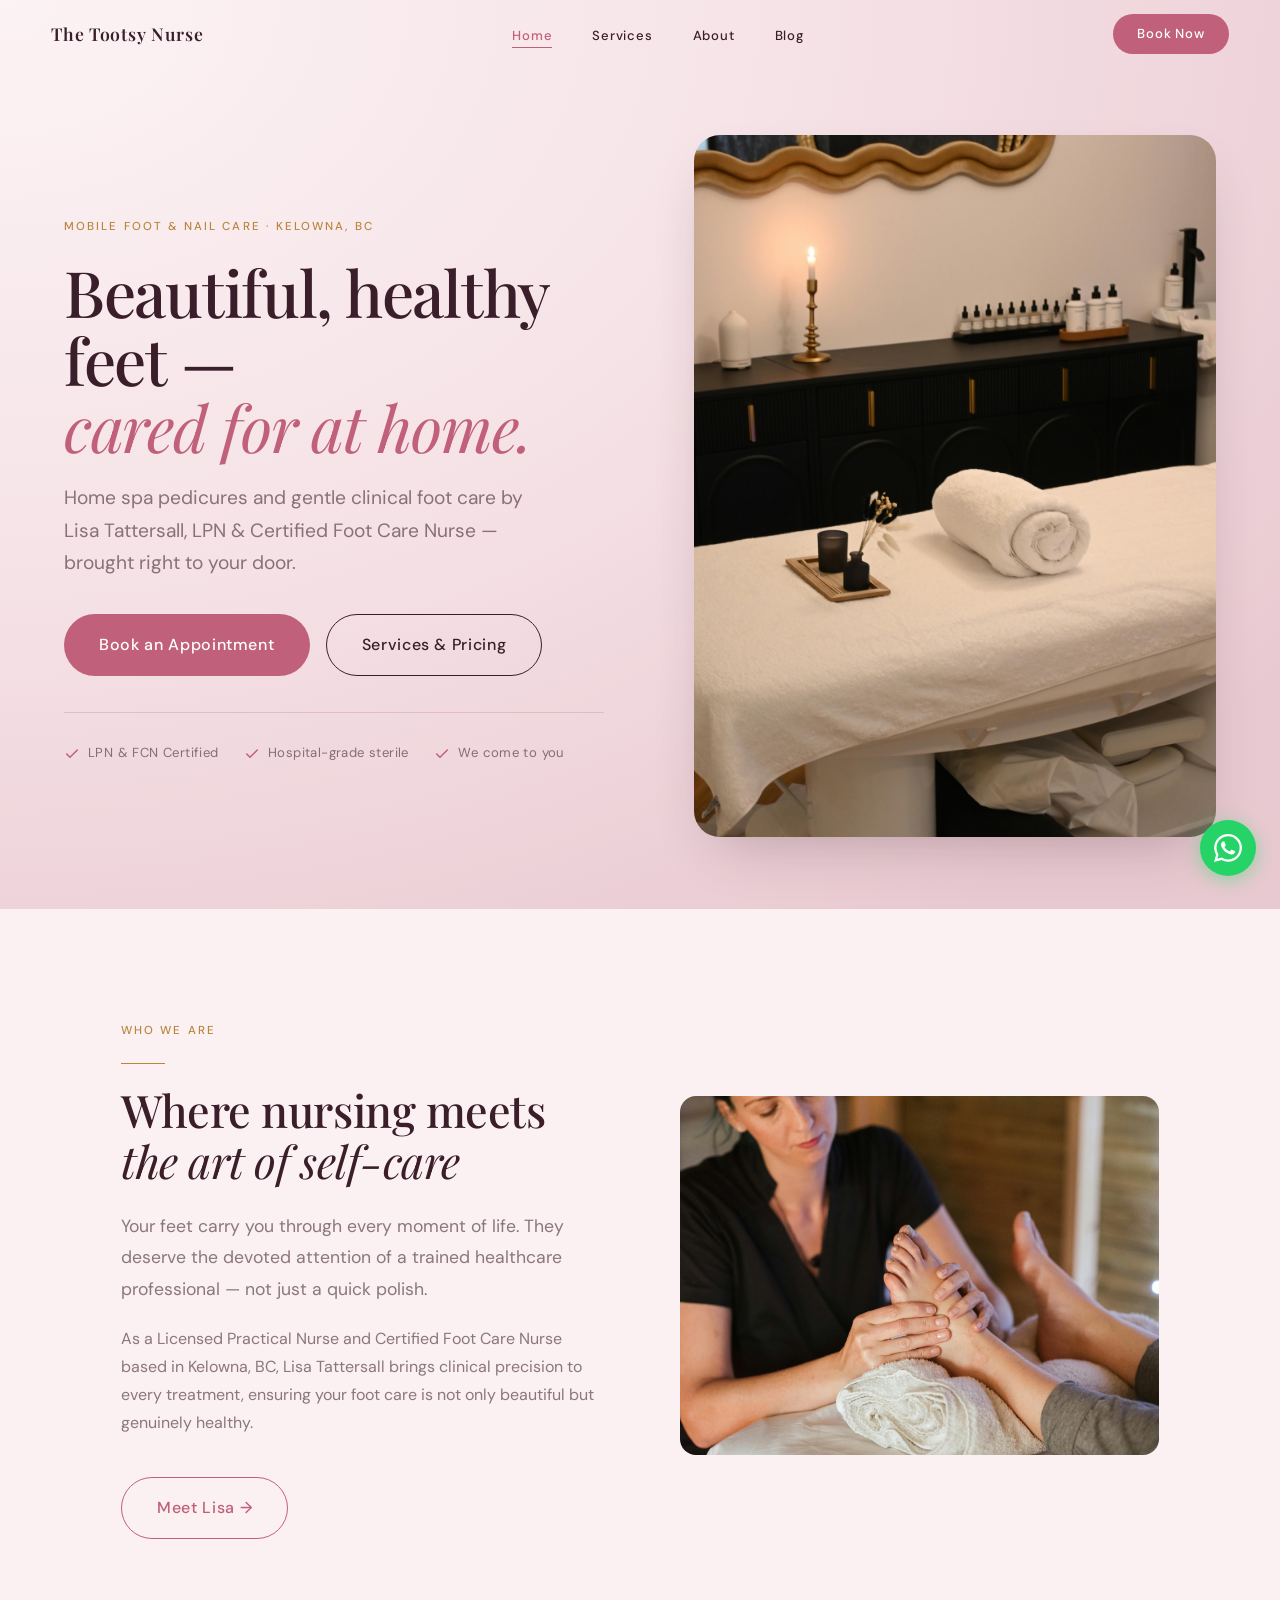
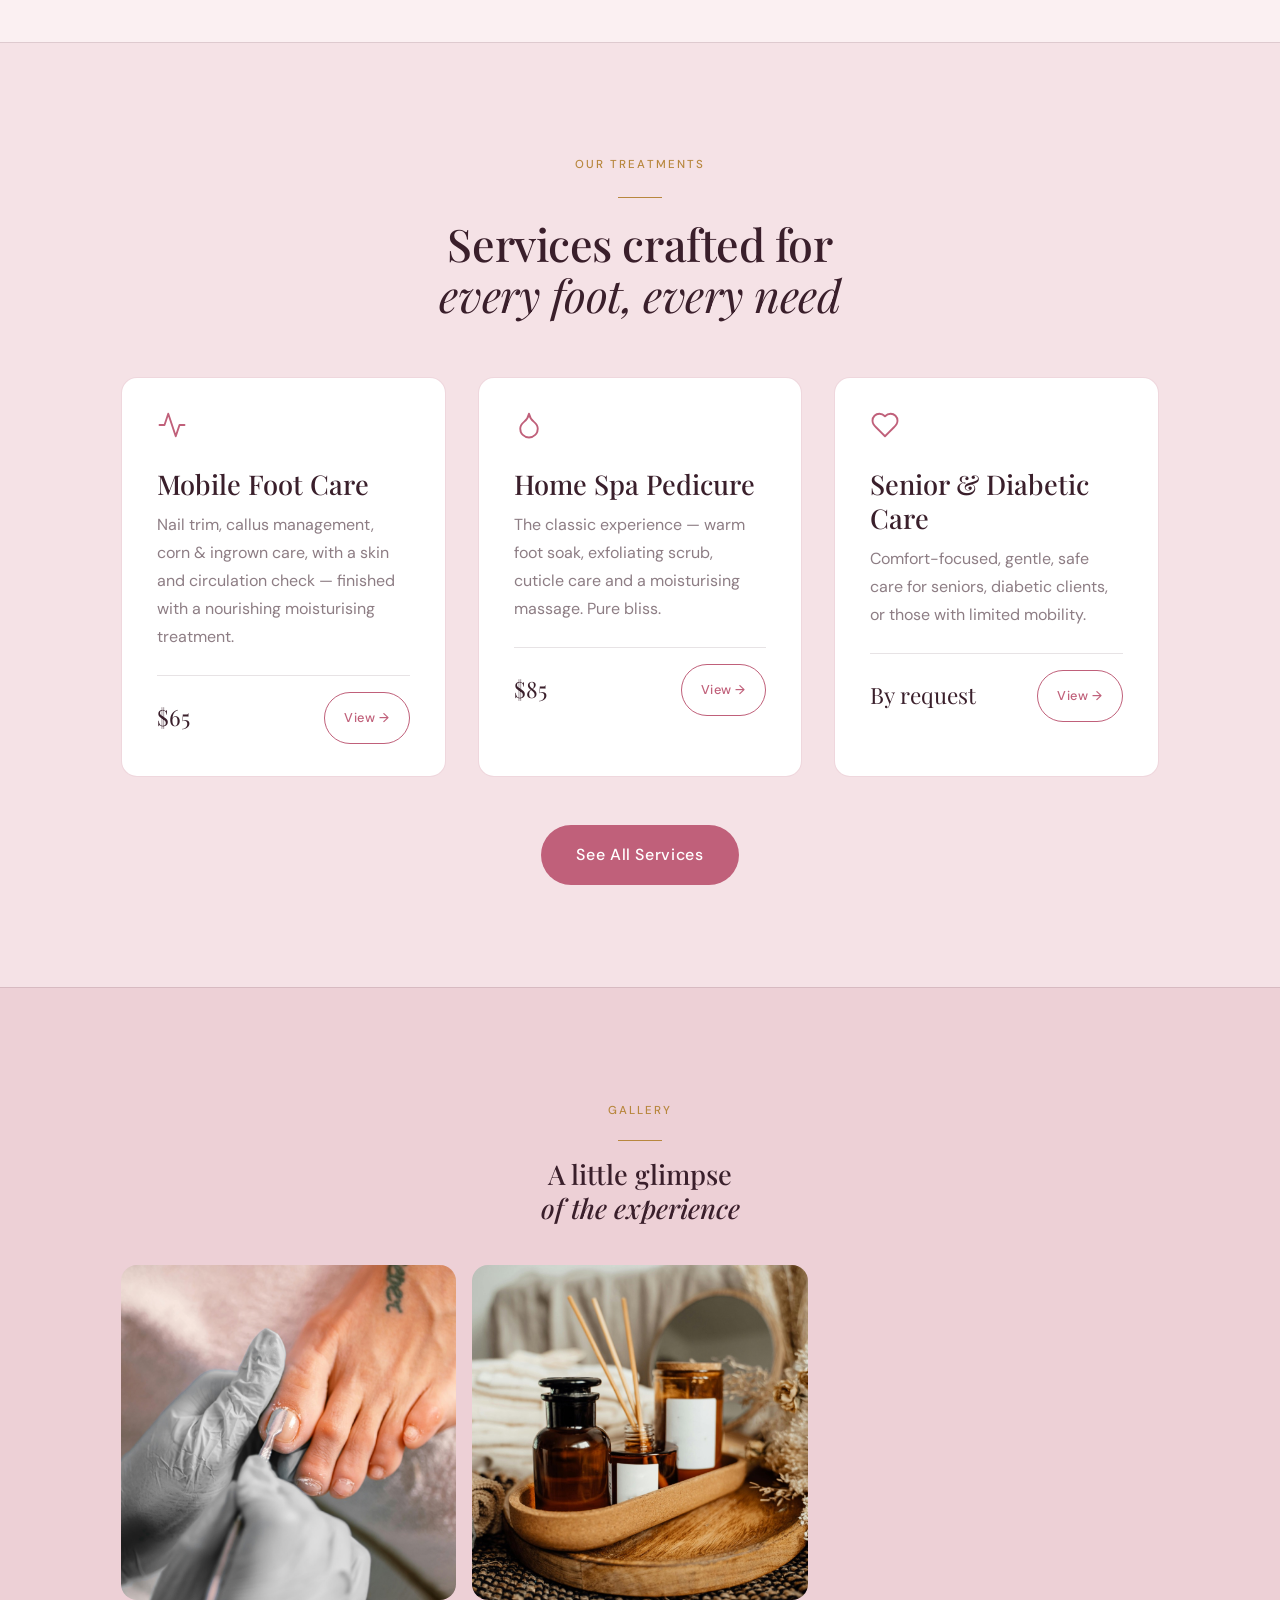
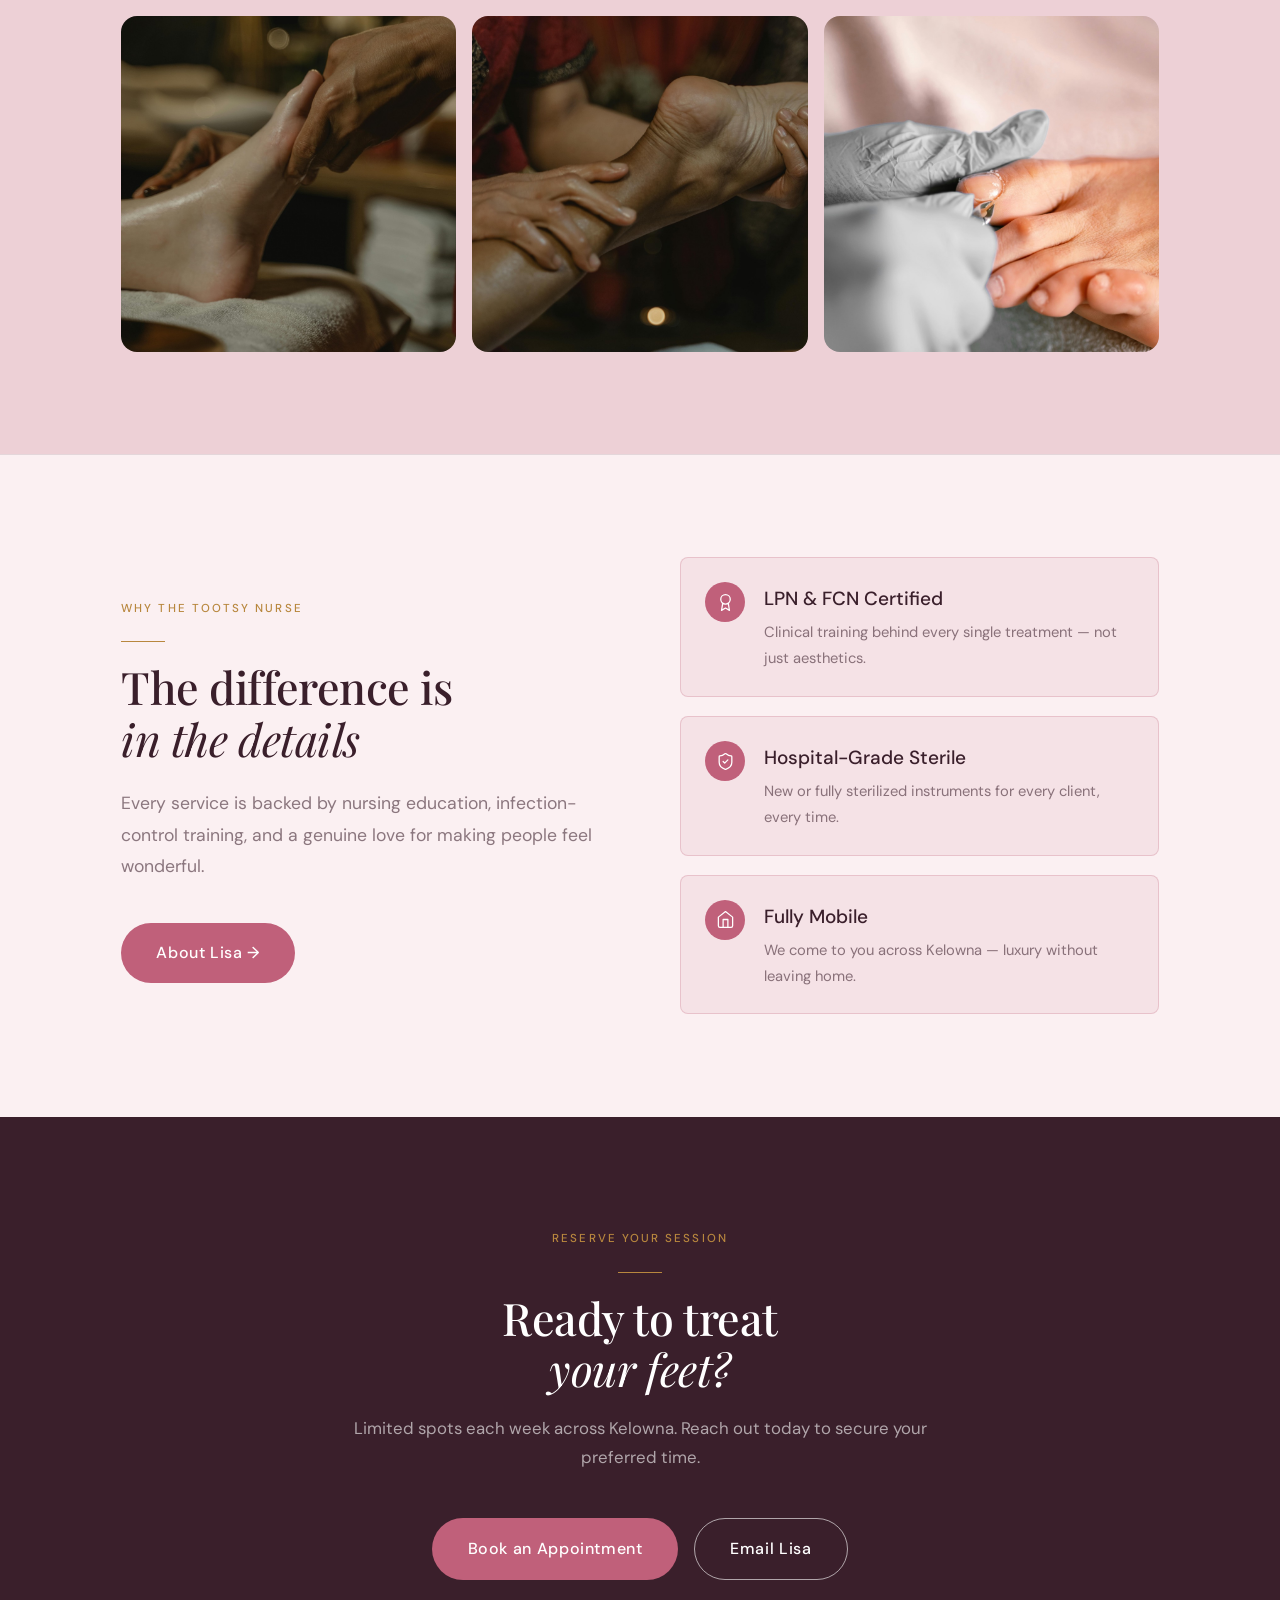
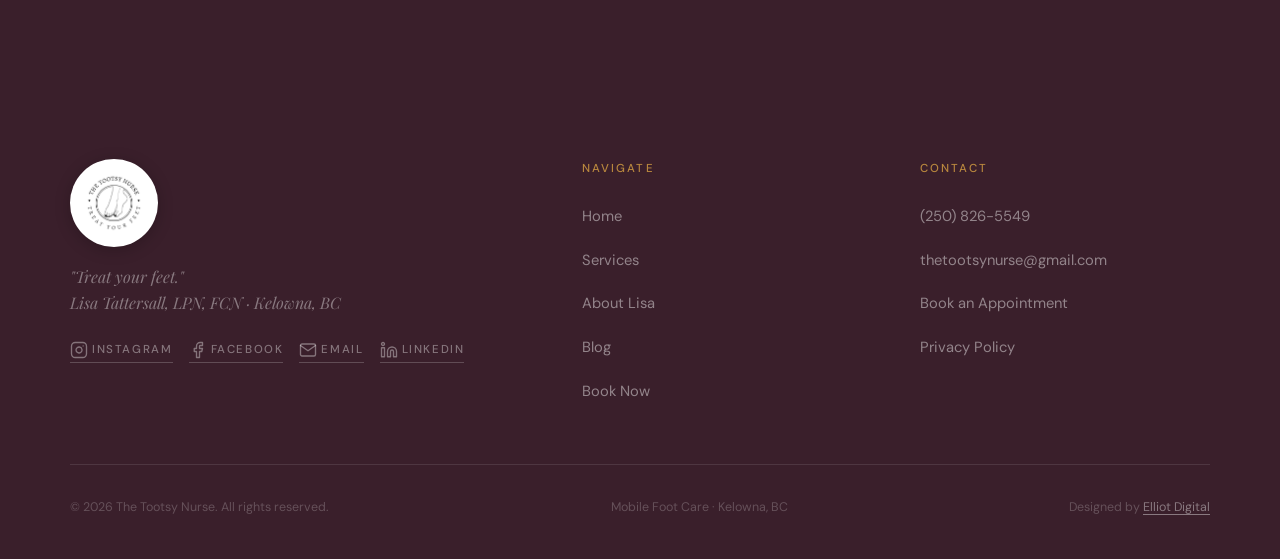
==== commit 38af71c6: "Add Google Search Console verification meta tag Co-Authored-By: Claude Opus 4.8 (1M context) <norepl" ====
--- a/index.html
+++ b/index.html
@@ -7,6 +7,7 @@
   <meta name="description" content="Mobile foot &amp; nail care by Lisa Tattersall, LPN, FCN. Nurse-led foot care, home spa pedicures, and senior &amp; diabetic care — delivered to your home in Kelowna, BC." />
   <meta name="keywords" content="mobile foot care Kelowna, foot care nurse Kelowna, home pedicure Kelowna, diabetic foot care Kelowna, senior foot care Kelowna, LPN foot care BC, foot care near me Kelowna" />
   <meta name="robots" content="index, follow" />
+  <meta name="google-site-verification" content="qxiMzjNWhoR0Wn12E__Y6IV_86gFWzbRiJEfxA7px30" />
   <link rel="canonical" href="https://thetootsynurse.com/" />
 
   <!-- Geo / local SEO -->
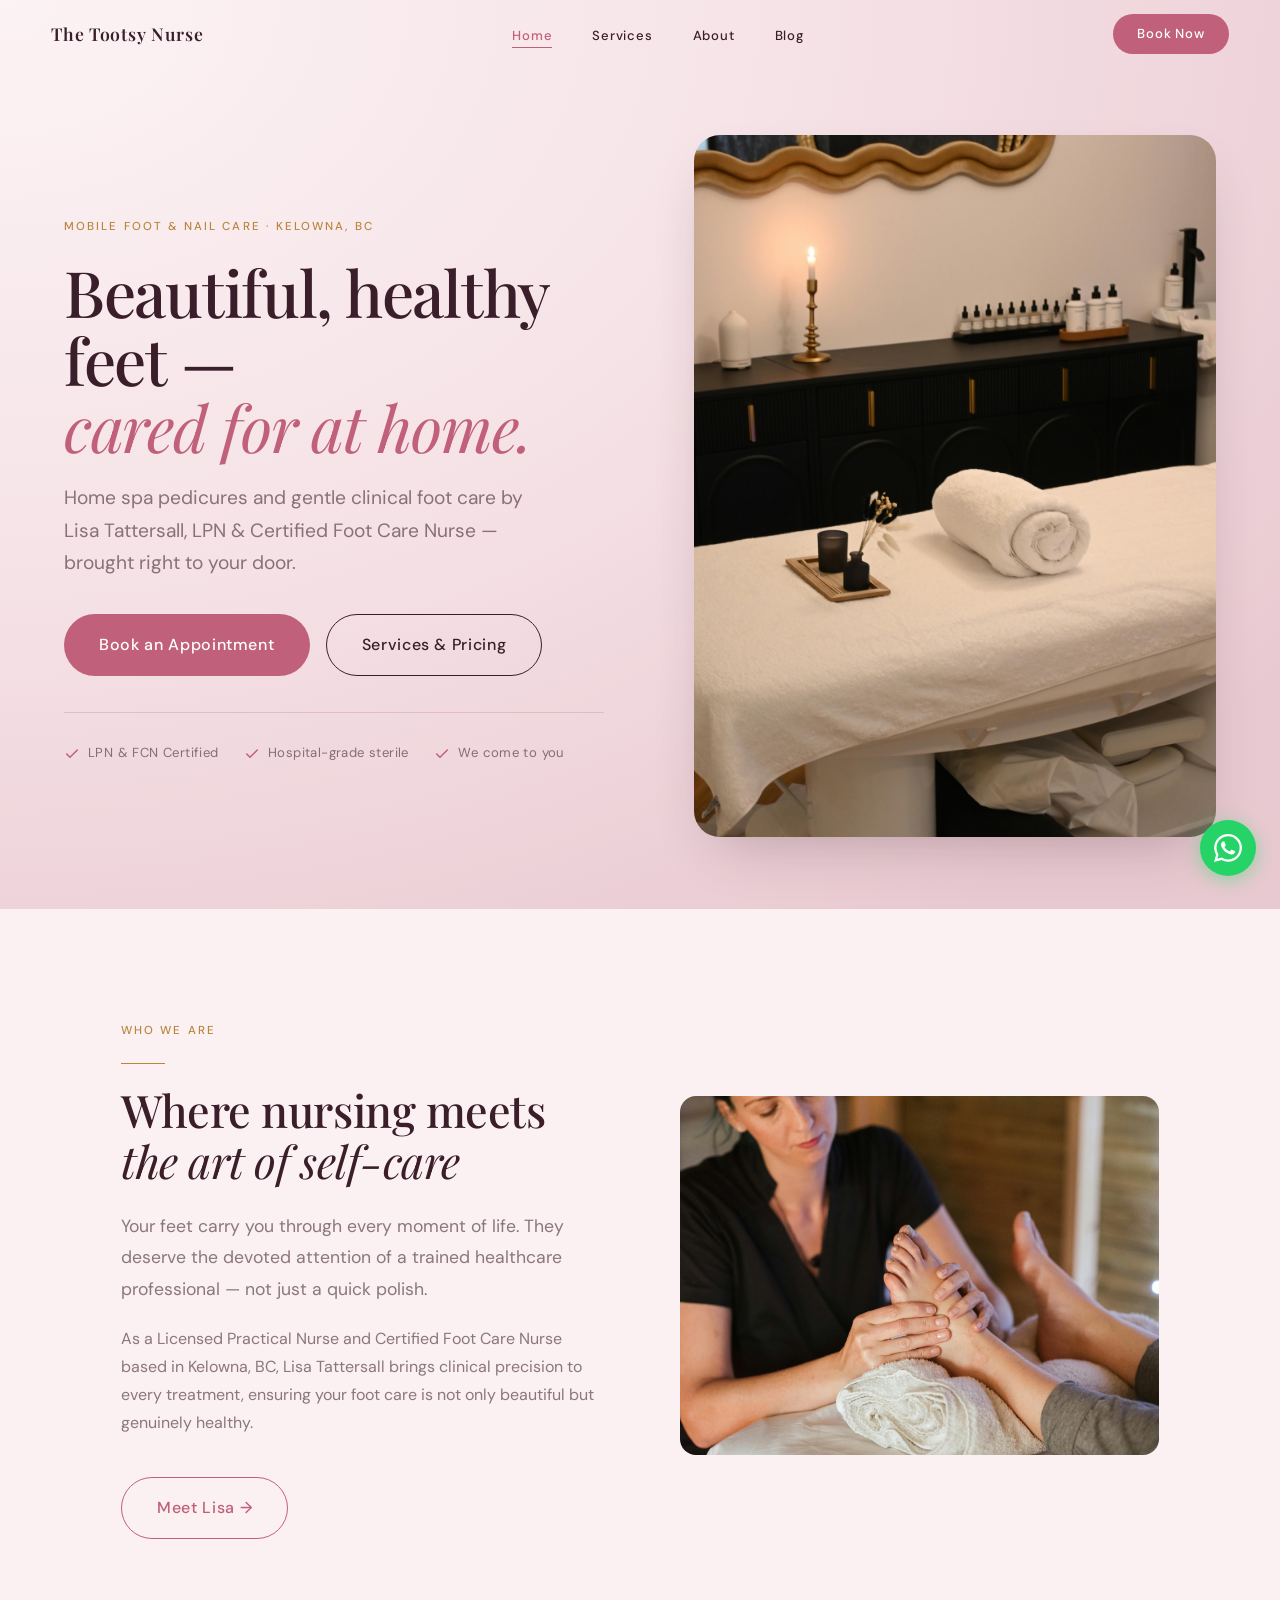
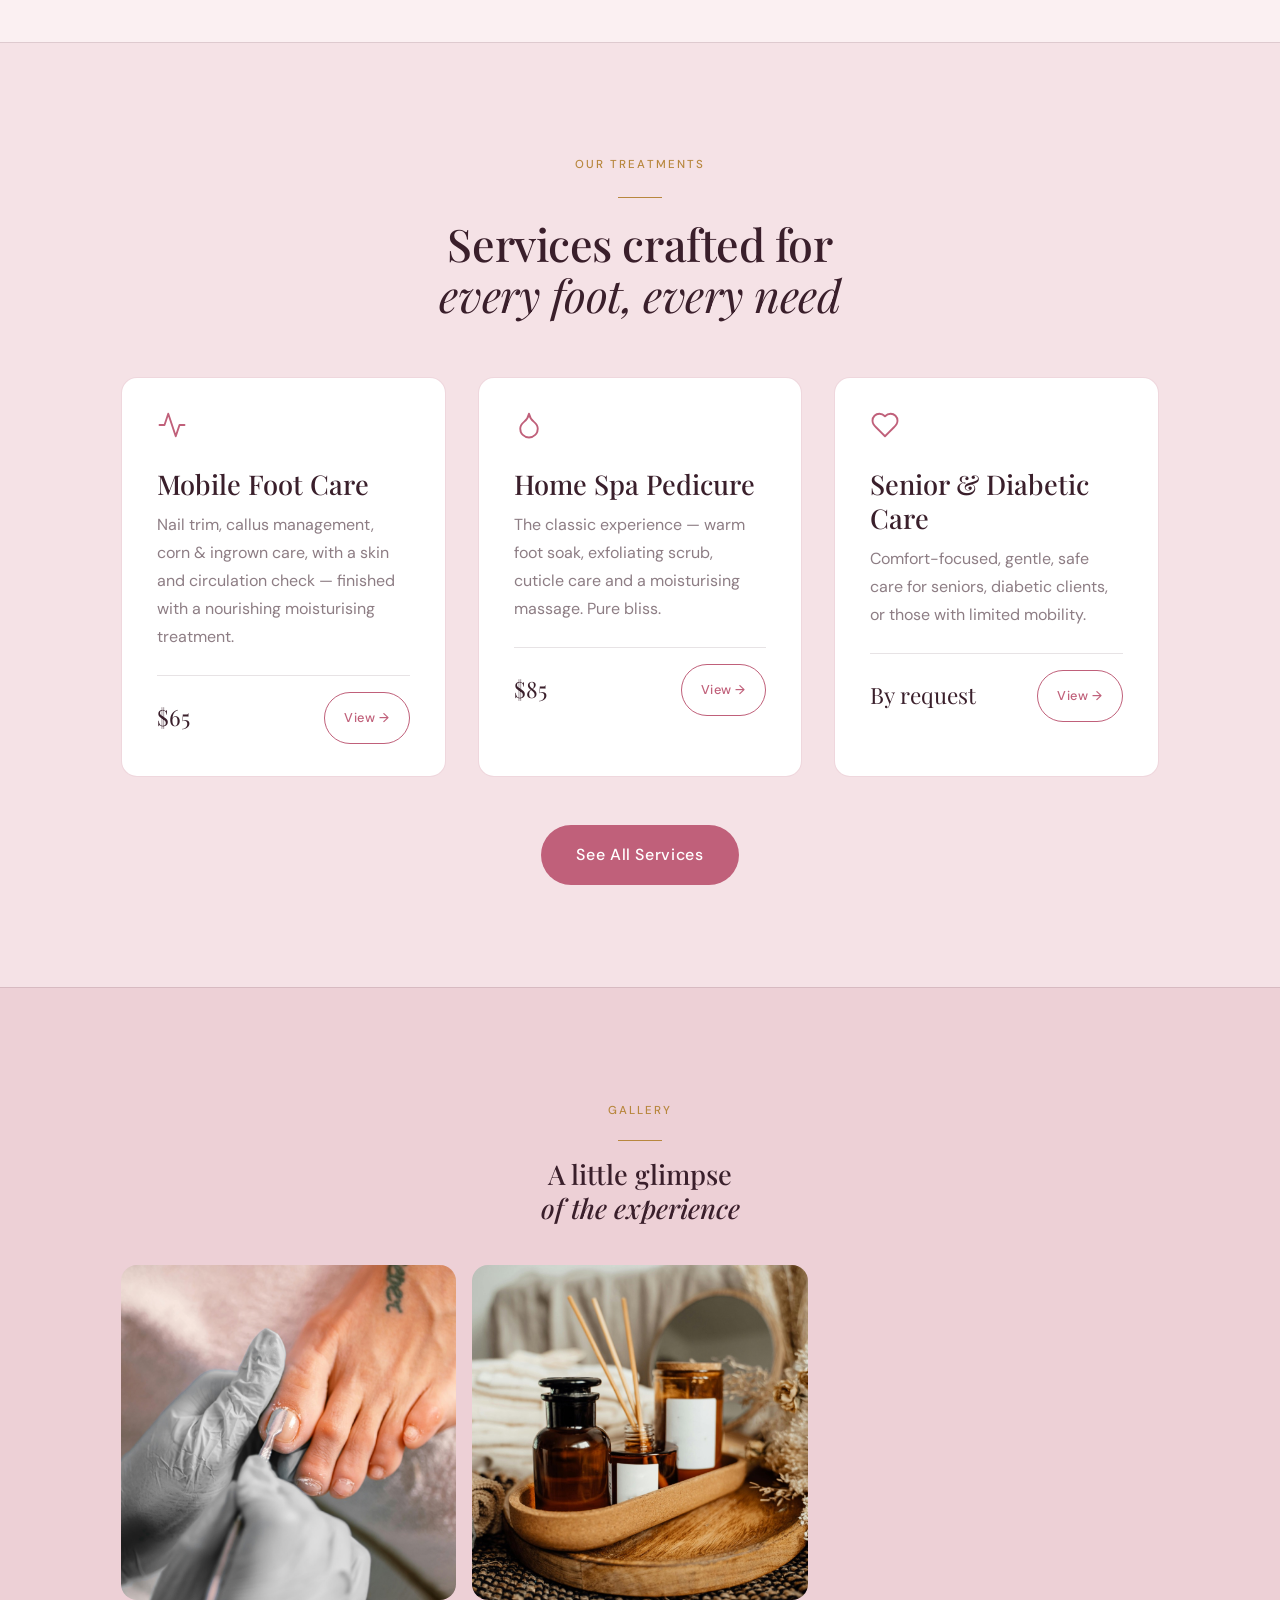
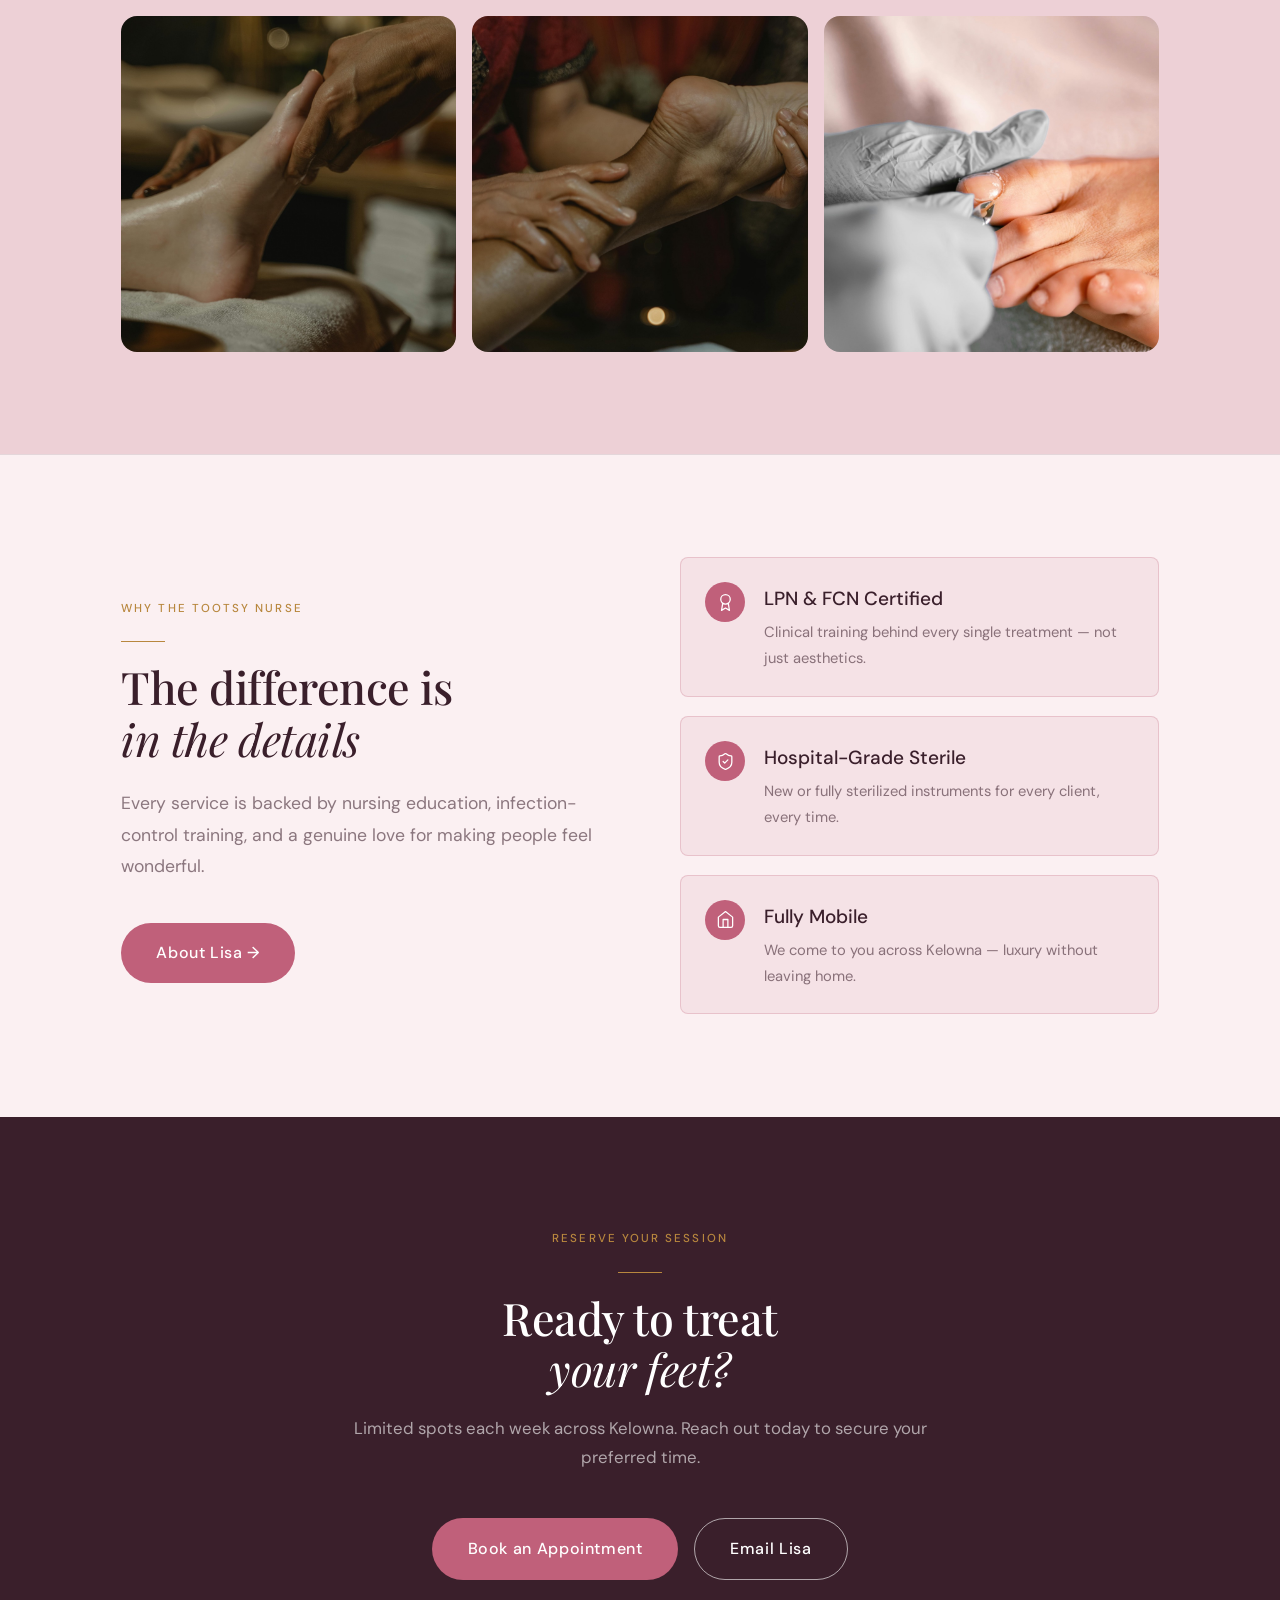
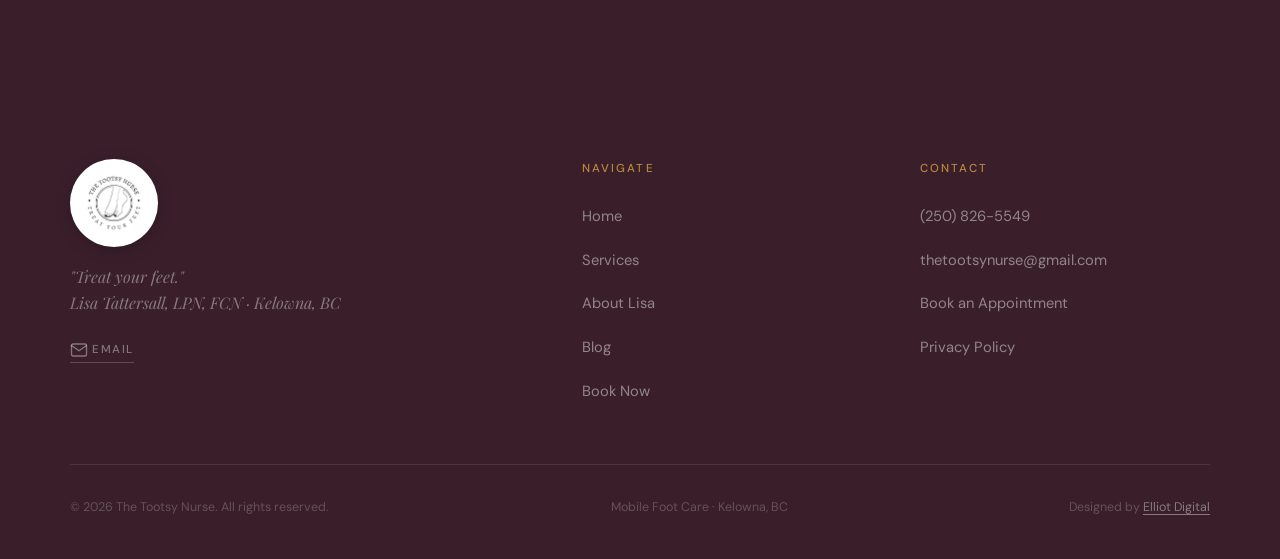
==== commit e77dd6ba: "Remove all social media links (Instagram/Facebook/LinkedIn) from footers + sameAs Co-Authored-By: Cl" ====
--- a/index.html
+++ b/index.html
@@ -87,11 +87,6 @@
       { "@type": "Offer", "itemOffered": { "@type": "Service", "name": "Mobile Foot Care", "description": "Nail trim, callus and corn care, ingrown toenail correction, skin and circulation check, and a nourishing moisturising treatment." }, "price": "65.00", "priceCurrency": "CAD" },
       { "@type": "Offer", "itemOffered": { "@type": "Service", "name": "Home Spa Pedicure", "description": "Warm foot soak, exfoliating scrub, cuticle care, and moisturising massage." }, "price": "85.00", "priceCurrency": "CAD" },
       { "@type": "Offer", "itemOffered": { "@type": "Service", "name": "Senior & Diabetic Care", "description": "Comfort-focused, gentle, safe foot care for seniors, diabetic clients, or those with limited mobility." }, "availability": "https://schema.org/InStock" }
-    ],
-    "sameAs": [
-      "https://www.instagram.com/thetootsynurse",
-      "https://www.facebook.com/thetootsynurse",
-      "https://www.linkedin.com/in/lisa-tattersall-432aa1210/"
     ]
   }
   </script>
@@ -292,17 +287,8 @@
       <img src="logo-png.png?v=2" alt="The Tootsy Nurse" />
       <p class="footer-tagline">"Treat your feet."<br>Lisa Tattersall, LPN, FCN · Kelowna, BC</p>
       <div class="footer-social">
-        <a href="https://www.instagram.com/thetootsynurse" target="_blank" rel="noopener">
-          <svg width="18" height="18" viewBox="0 0 24 24" fill="none" stroke="currentColor" stroke-width="1.8" stroke-linecap="round" stroke-linejoin="round" style="display:inline-block; vertical-align:middle; margin-right:4px;"><rect x="2" y="2" width="20" height="20" rx="5"/><path d="M16 11.37A4 4 0 1 1 12.63 8 4 4 0 0 1 16 11.37z"/><line x1="17.5" y1="6.5" x2="17.51" y2="6.5"/></svg>Instagram
-        </a>
-        <a href="https://www.facebook.com/thetootsynurse" target="_blank" rel="noopener">
-          <svg width="18" height="18" viewBox="0 0 24 24" fill="none" stroke="currentColor" stroke-width="1.8" stroke-linecap="round" stroke-linejoin="round" style="display:inline-block; vertical-align:middle; margin-right:4px;"><path d="M18 2h-3a5 5 0 0 0-5 5v3H7v4h3v8h4v-8h3l1-4h-4V7a1 1 0 0 1 1-1h3z"/></svg>Facebook
-        </a>
         <a href="mailto:thetootsynurse@gmail.com">
           <svg width="18" height="18" viewBox="0 0 24 24" fill="none" stroke="currentColor" stroke-width="1.8" stroke-linecap="round" stroke-linejoin="round" style="display:inline-block; vertical-align:middle; margin-right:4px;"><path d="M4 4h16c1.1 0 2 .9 2 2v12c0 1.1-.9 2-2 2H4c-1.1 0-2-.9-2-2V6c0-1.1.9-2 2-2z"/><polyline points="22,6 12,13 2,6"/></svg>Email
-        </a>
-        <a href="https://www.linkedin.com/in/lisa-tattersall-432aa1210/" target="_blank" rel="noopener">
-          <svg width="18" height="18" viewBox="0 0 24 24" fill="none" stroke="currentColor" stroke-width="1.8" stroke-linecap="round" stroke-linejoin="round" style="display:inline-block; vertical-align:middle; margin-right:4px;"><path d="M16 8a6 6 0 0 1 6 6v7h-4v-7a2 2 0 0 0-2-2 2 2 0 0 0-2 2v7h-4v-7a6 6 0 0 1 6-6z"/><rect x="2" y="9" width="4" height="12"/><circle cx="4" cy="4" r="2"/></svg>LinkedIn
         </a>
       </div>
     </div>
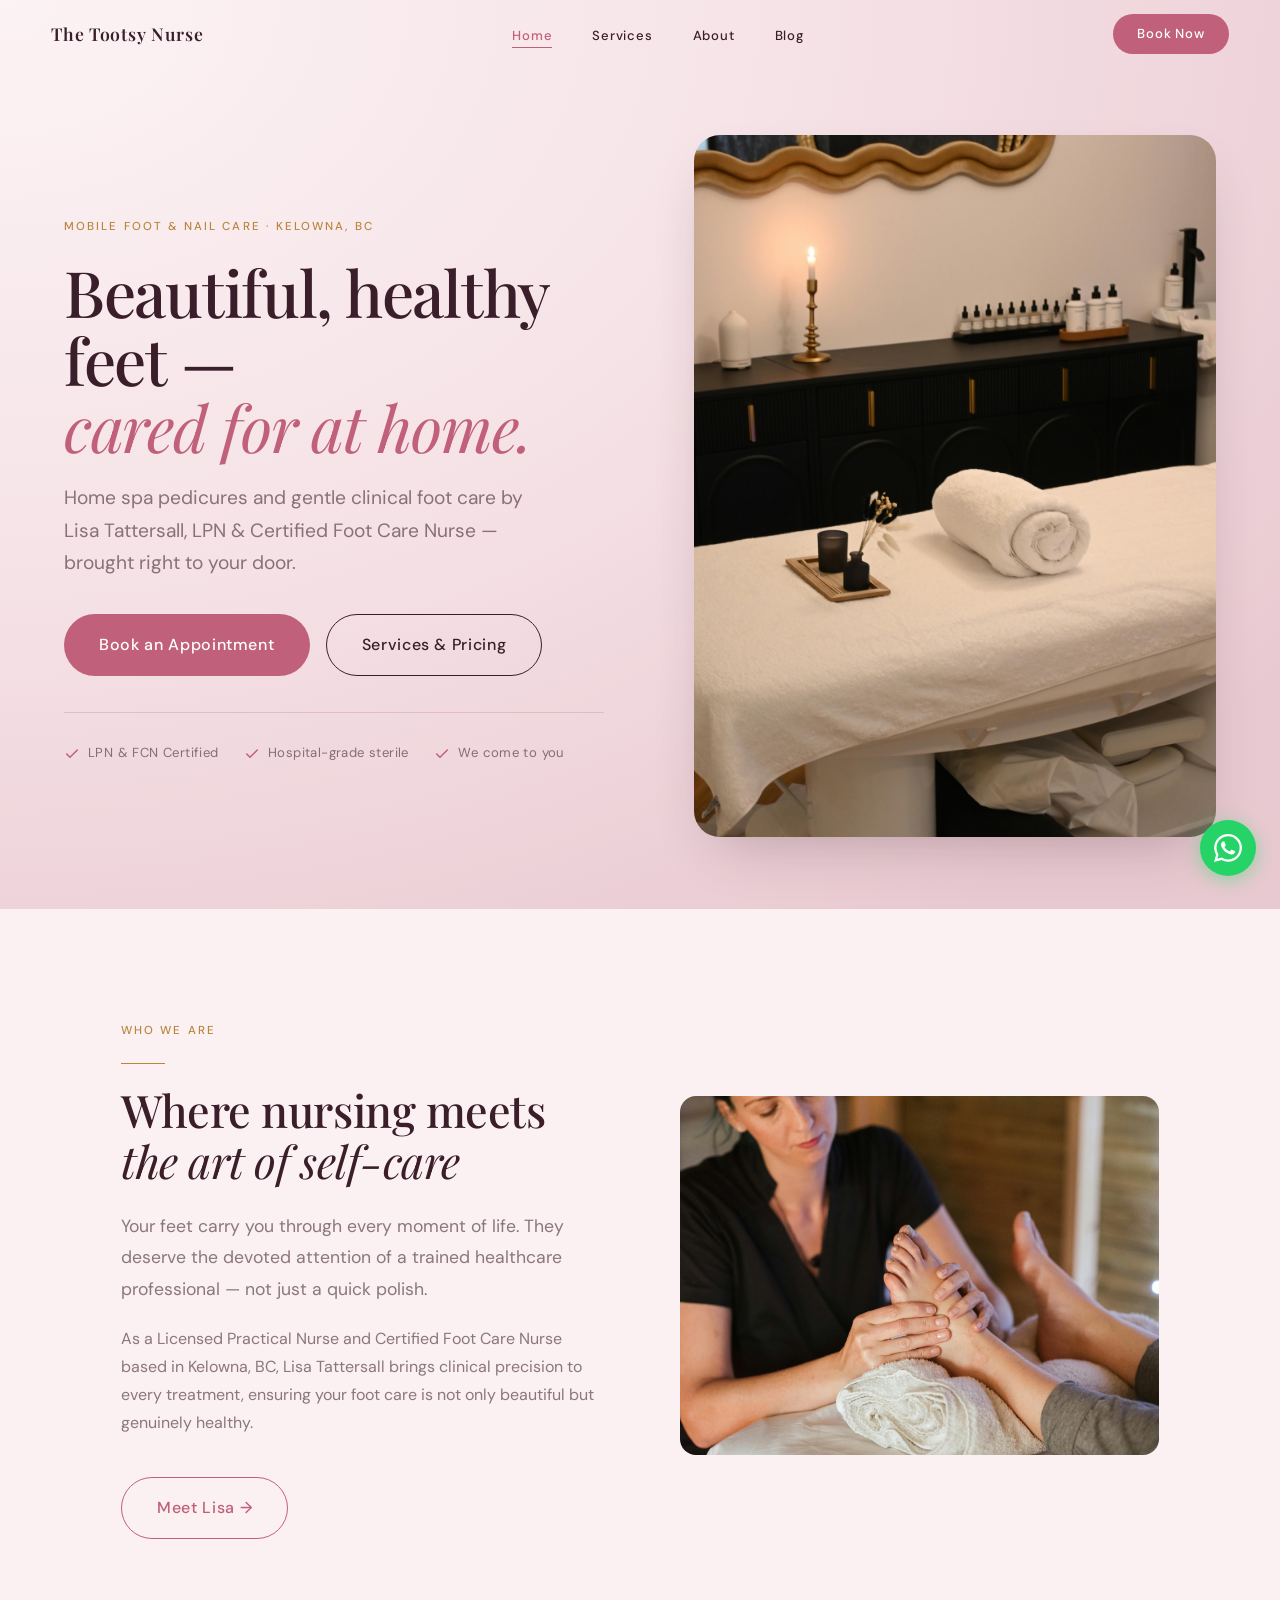
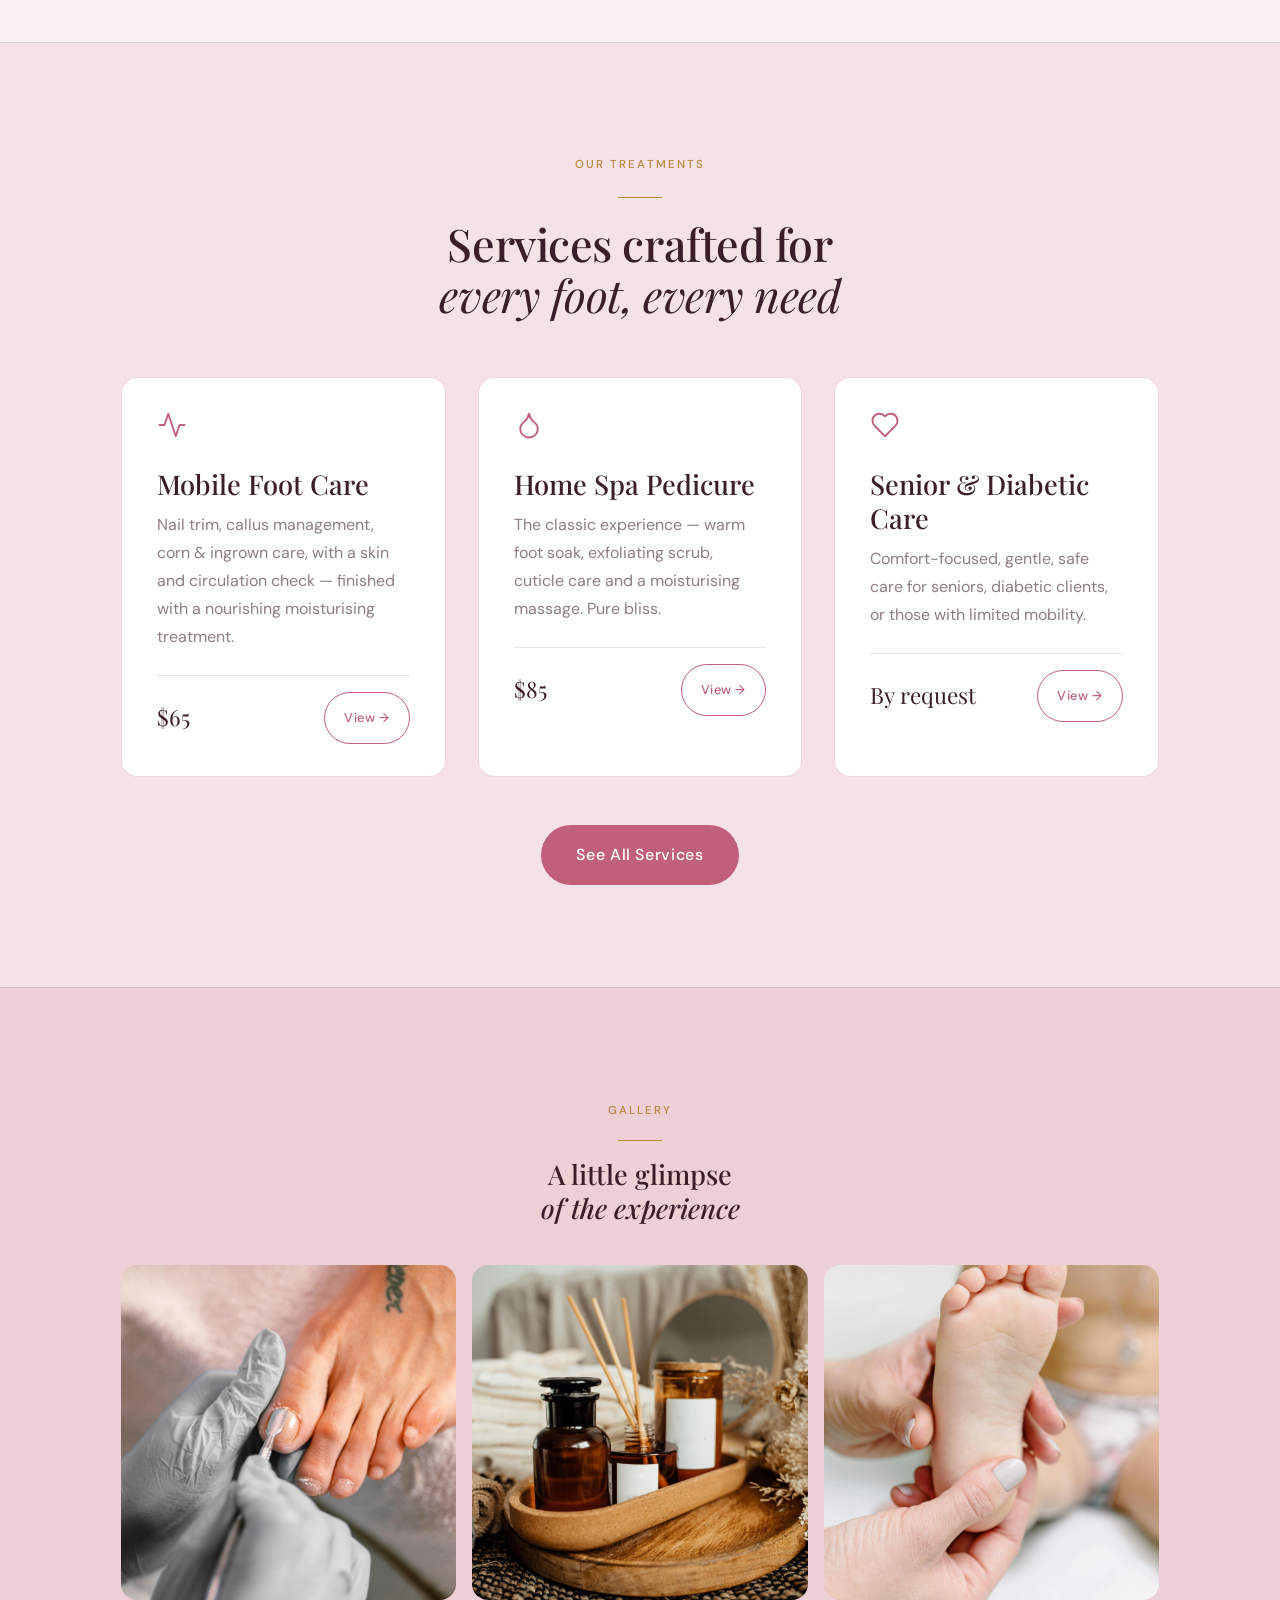
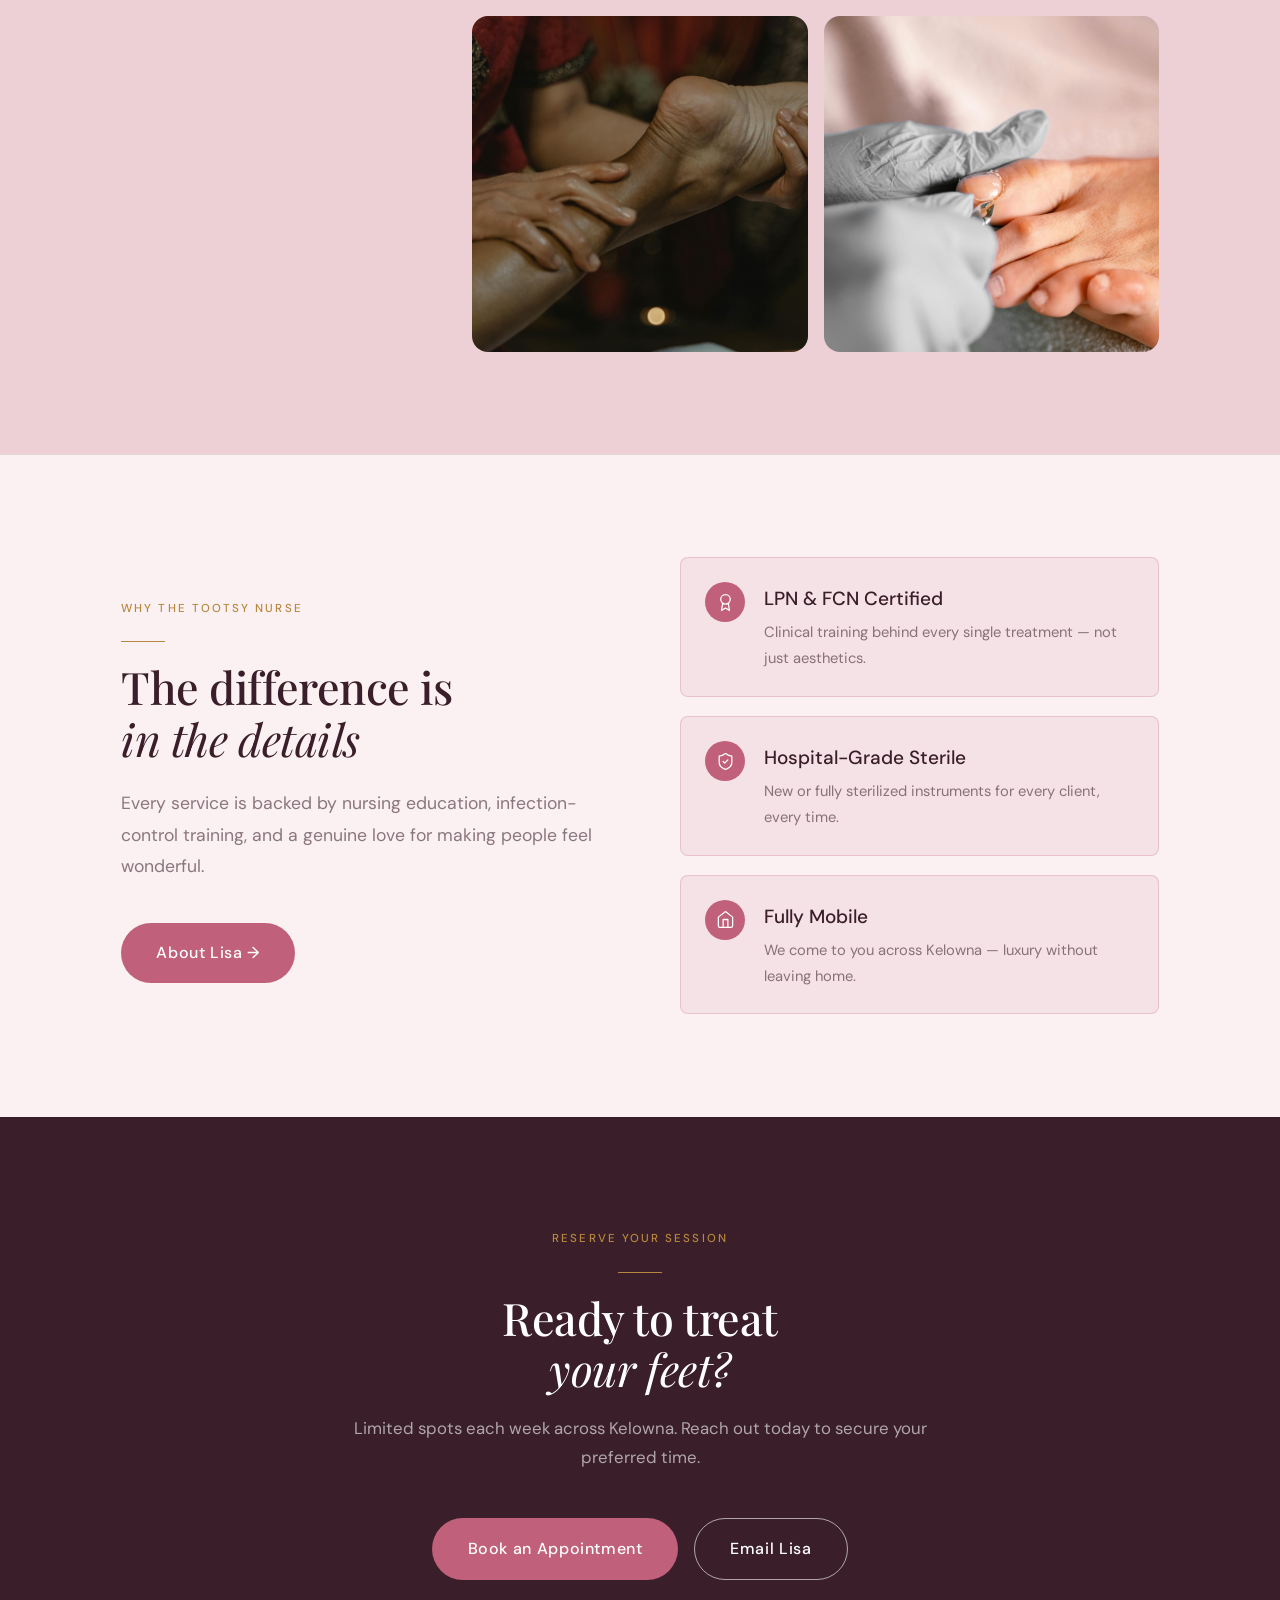
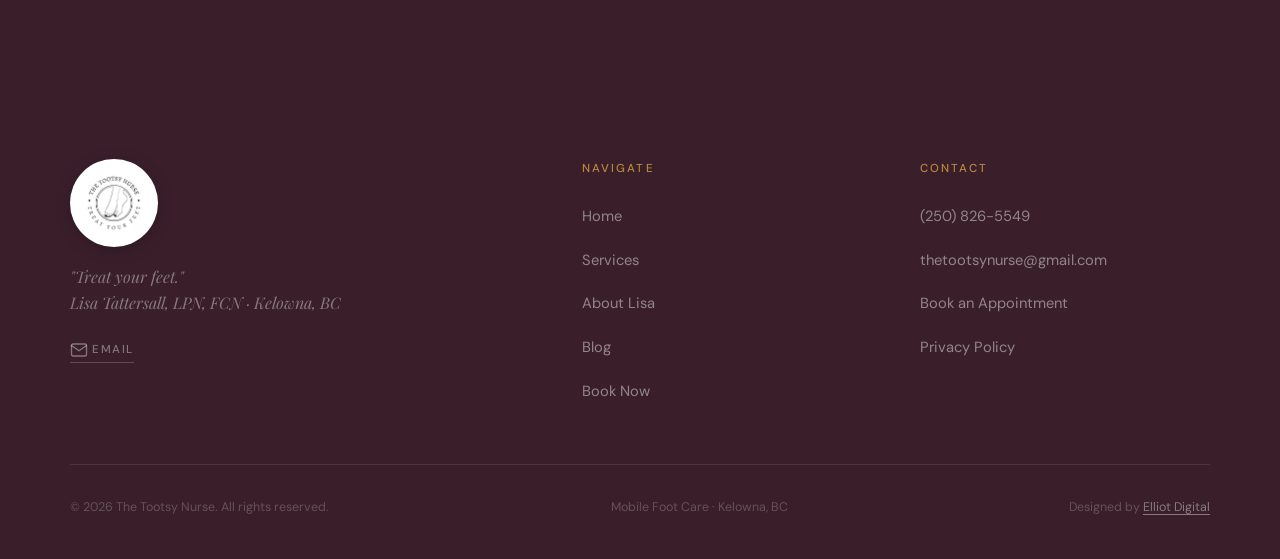
==== commit 6c8ffdd1: "Add visible service areas (West Kelowna, Lake Country, Peachland) + Bing site verification Co-Author" ====
--- a/index.html
+++ b/index.html
@@ -8,6 +8,7 @@
   <meta name="keywords" content="mobile foot care Kelowna, foot care nurse Kelowna, home pedicure Kelowna, diabetic foot care Kelowna, senior foot care Kelowna, LPN foot care BC, foot care near me Kelowna" />
   <meta name="robots" content="index, follow" />
   <meta name="google-site-verification" content="qxiMzjNWhoR0Wn12E__Y6IV_86gFWzbRiJEfxA7px30" />
+  <meta name="msvalidate.01" content="B571AA76D636B0E9984C8CC8C6637AF3" />
   <link rel="canonical" href="https://thetootsynurse.com/" />
 
   <!-- Geo / local SEO -->
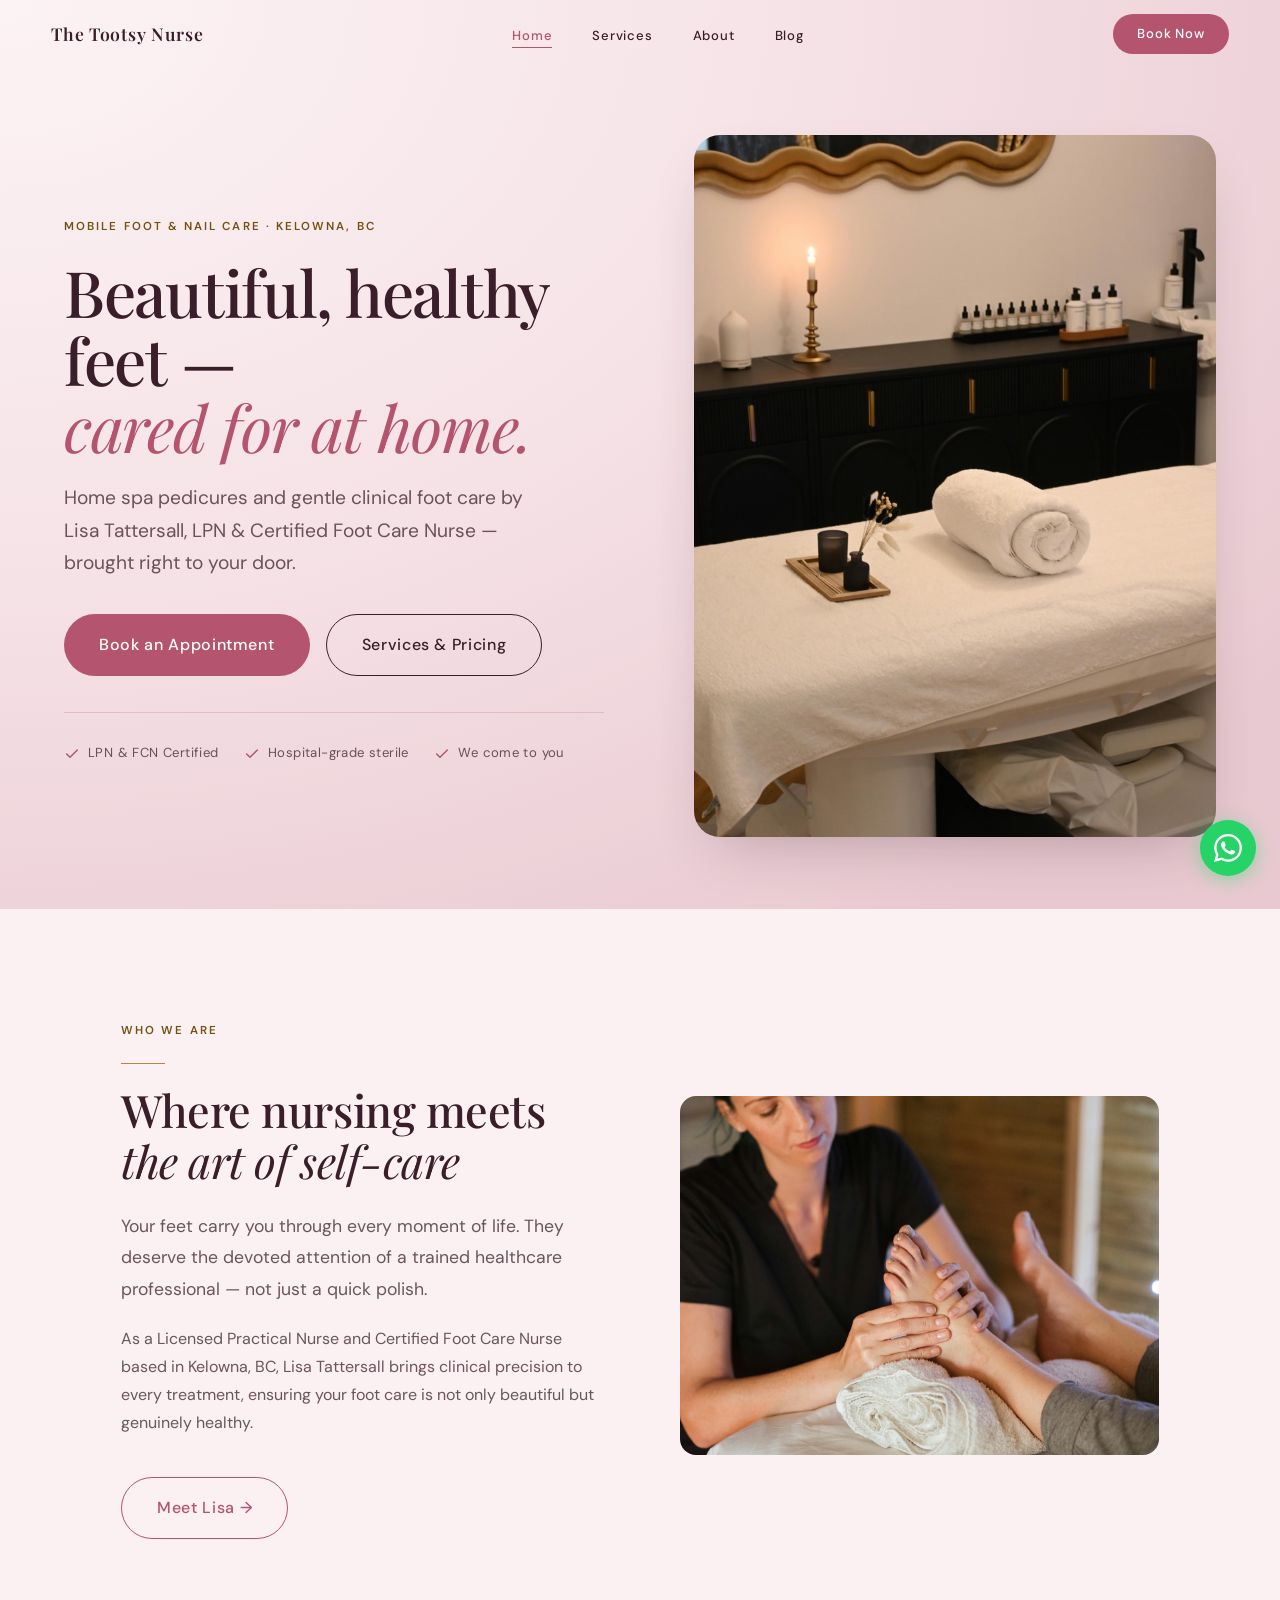
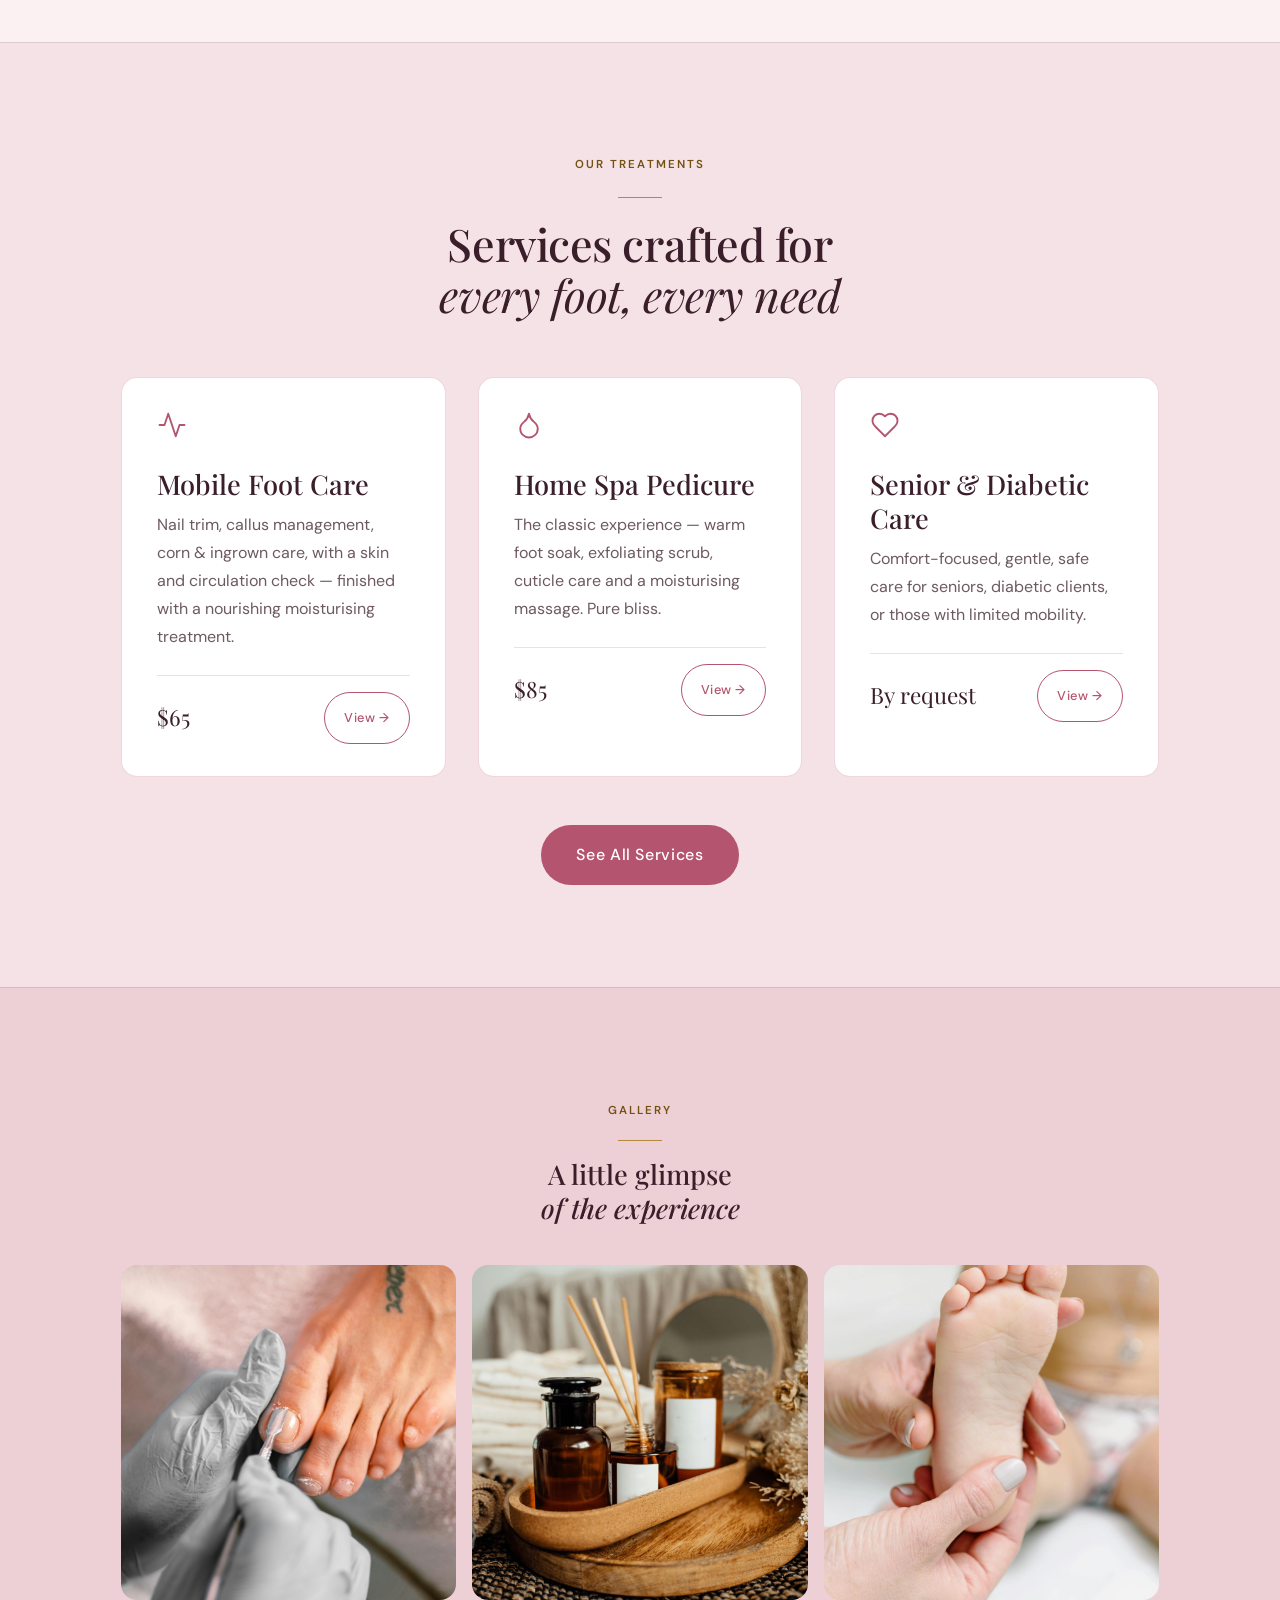
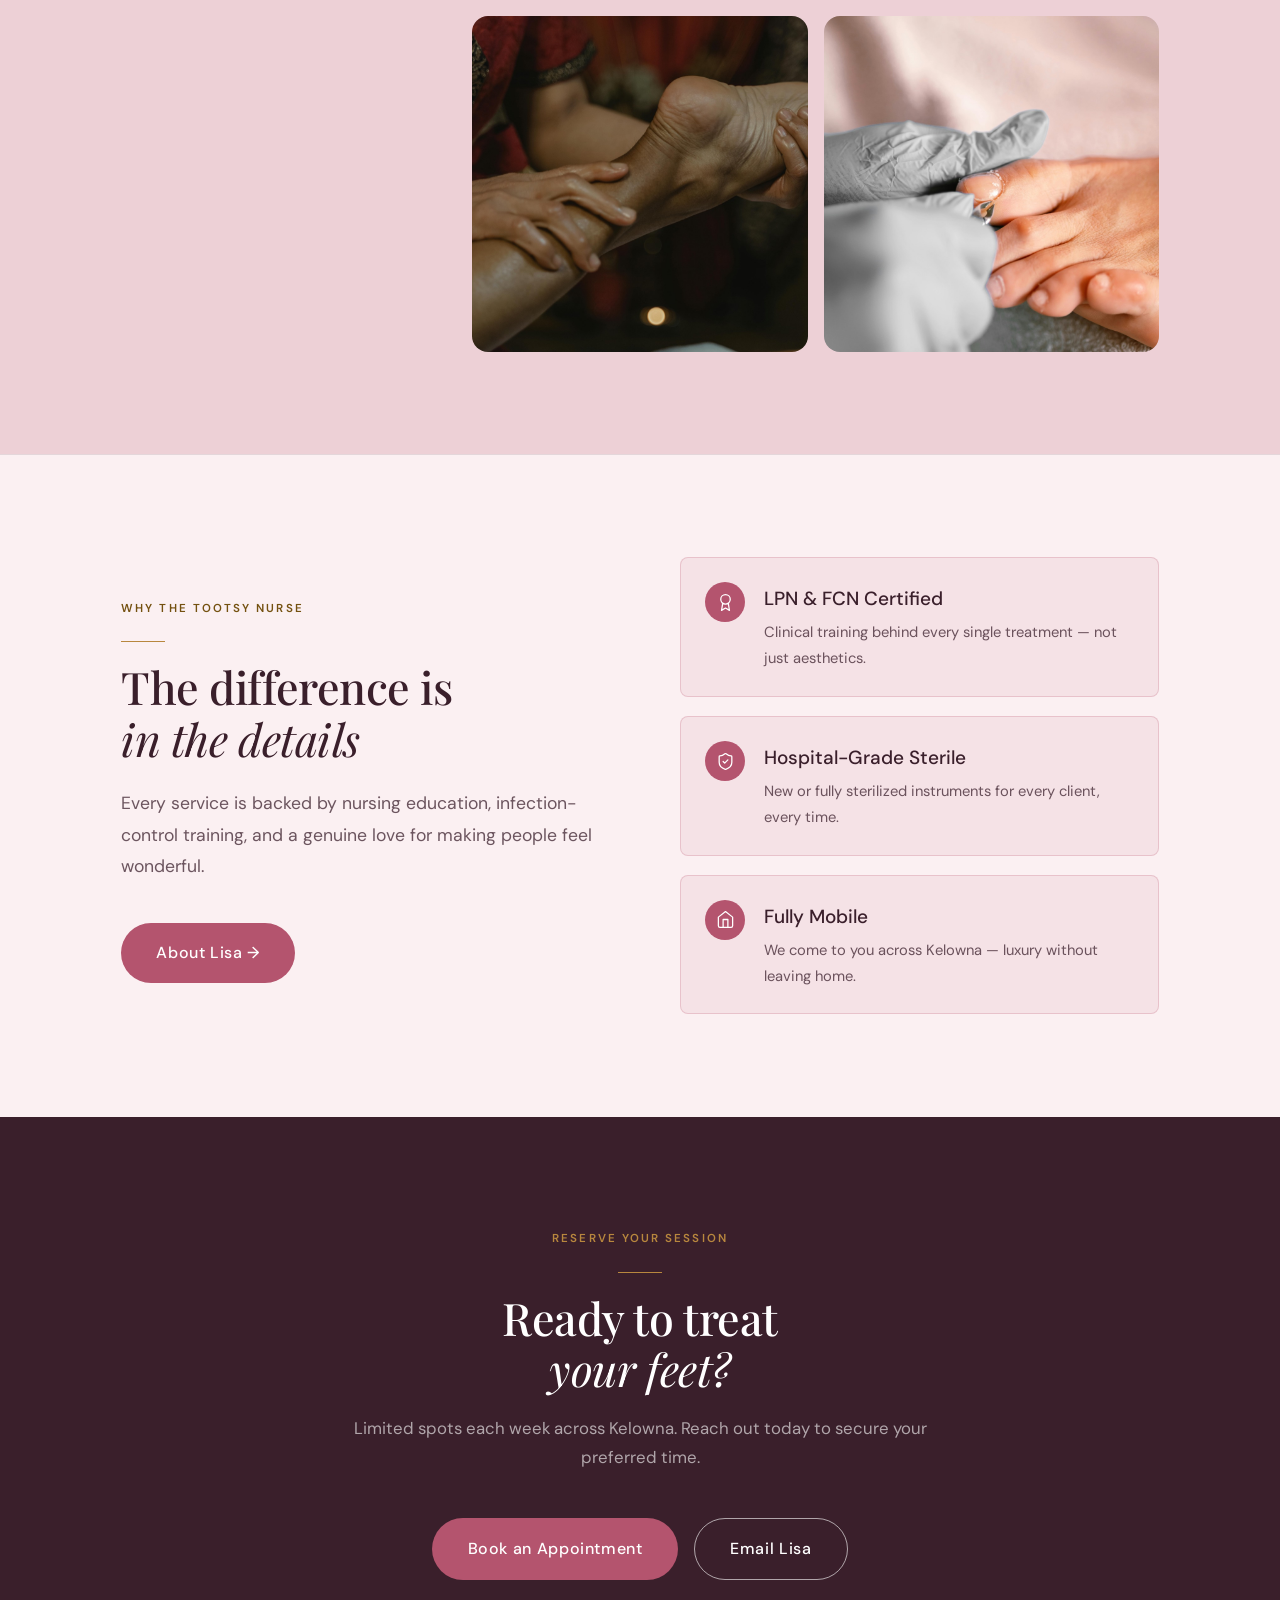
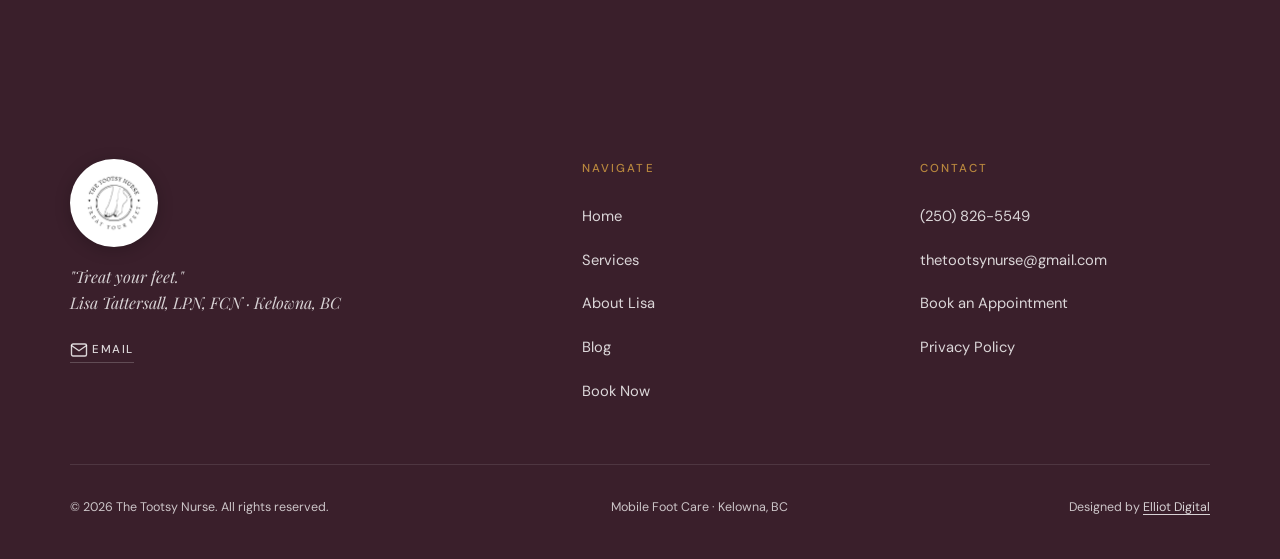
==== commit 9fc7455f: "Lighthouse: render-blocking fonts fix, hero srcset, AA contrast → A11y/BP/SEO 100 - Remove font @imp" ====
--- a/index.html
+++ b/index.html
@@ -40,9 +40,11 @@
   <meta name="theme-color" content="#3A1F2B" />
   <link rel="preconnect" href="https://fonts.googleapis.com" />
   <link rel="preconnect" href="https://fonts.gstatic.com" crossorigin />
-
-  <link rel="stylesheet" href="style.css?v=2" />
-  <link rel="preload" as="image" href="pexels-marine-fougere-2159237528-35884502.jpg?v=2" fetchpriority="high" />
+  <link rel="stylesheet" href="https://fonts.googleapis.com/css2?family=Playfair+Display:ital,wght@0,400;0,500;0,600;0,700;1,400;1,500;1,600&amp;family=DM+Sans:wght@300;400;500&amp;display=swap" media="print" onload="this.media='all'" />
+  <noscript><link rel="stylesheet" href="https://fonts.googleapis.com/css2?family=Playfair+Display:ital,wght@0,400;0,500;0,600;0,700;1,400;1,500;1,600&amp;family=DM+Sans:wght@300;400;500&amp;display=swap" /></noscript>
+
+  <link rel="stylesheet" href="style.css?v=4" />
+  <link rel="preload" as="image" imagesrcset="pexels-marine-fougere-sm.jpg?v=2 760w, pexels-marine-fougere-2159237528-35884502.jpg?v=2 1280w" imagesizes="(max-width:900px) 100vw, 48vw" fetchpriority="high" />
 
   <!-- Google Analytics 4 — replace GA_MEASUREMENT_ID with your real ID from analytics.google.com -->
   <!-- <script async src="https://www.googletagmanager.com/gtag/js?id=GA_MEASUREMENT_ID"></script>
@@ -135,12 +137,12 @@
     </ul>
   </div>
   <div class="hero-split-media">
-    <img src="pexels-marine-fougere-2159237528-35884502.jpg?v=2" alt="Calm in-home spa setup with a lit candle, fresh rolled towel and gold mirror" width="1280" height="1920" fetchpriority="high" decoding="async" />
+    <img src="pexels-marine-fougere-2159237528-35884502.jpg?v=2" srcset="pexels-marine-fougere-sm.jpg?v=2 760w, pexels-marine-fougere-2159237528-35884502.jpg?v=2 1280w" sizes="(max-width:900px) 100vw, 48vw" alt="Calm in-home spa setup with a lit candle, fresh rolled towel and gold mirror" width="1280" height="1920" fetchpriority="high" decoding="async" />
   </div>
 </section>
 
 <!-- INTRO -->
-<section id="main" style="background:var(--bg);">
+<section id="main" role="main" style="background:var(--bg);">
   <div class="wrap section-pad">
     <div style="display:grid; grid-template-columns:1fr 1fr; gap:5rem; align-items:center;">
       <div class="reveal-left">
@@ -316,7 +318,7 @@
   <div class="footer-bottom">
     <span>© <span id="yr"></span> The Tootsy Nurse. All rights reserved.</span>
     <span>Mobile Foot Care · Kelowna, BC</span>
-    <span>Designed by <a href="https://bryceelliot.com" target="_blank" rel="noopener" style="color:rgba(255,255,255,0.4); text-decoration:underline; text-underline-offset:3px;">Elliot Digital</a></span>
+    <span>Designed by <a href="https://bryceelliot.com" target="_blank" rel="noopener" style="color:rgba(255,255,255,0.8); text-decoration:underline; text-underline-offset:3px;">Elliot Digital</a></span>
   </div>
 </footer>
 
--- a/style.css
+++ b/style.css
@@ -1,4 +1,3 @@
-@import url('https://fonts.googleapis.com/css2?family=Playfair+Display:ital,wght@0,400;0,500;0,600;0,700;1,400;1,500;1,600&family=DM+Sans:wght@300;400;500&display=swap');
 
 /* ─────────────────────────────────────────
    TOKENS  — one palette, used everywhere
@@ -10,15 +9,16 @@
   --bg-deep:     #EDD0D6;   /* deeper accent */
 
   /* Brand */
-  --rose:        #C0607A;   /* buttons, links, primary accent */
+  --rose:        #B4546E;   /* buttons, links, primary accent (AA-contrast) */
   --rose-hover:  #A84E66;
-  --gold:        #B8873E;   /* eyebrows, labels, rule lines  */
+  --gold:        #B8873E;   /* rule lines, gold on dark sections */
+  --gold-deep:   #745110;   /* small eyebrow labels on light bg (AA-contrast) */
   --plum:        #3A1F2B;   /* headings, dark sections, footer */
 
   /* Text */
   --text:        #3A1F2B;
-  --text-mid:    rgba(58,31,43, 0.58);
-  --text-faint:  rgba(58,31,43, 0.35);
+  --text-mid:    rgba(58,31,43, 0.74);
+  --text-faint:  rgba(58,31,43, 0.5);
 
   /* Lines */
   --line:        rgba(58,31,43, 0.12);
@@ -92,10 +92,10 @@
 .t-label {
   font-family: 'DM Sans', sans-serif;
   font-size: 0.72rem;
-  font-weight: 500;
+  font-weight: 600;
   letter-spacing: 0.18em;
   text-transform: uppercase;
-  color: var(--gold);
+  color: var(--gold-deep);
 }
 
 .t-body {
@@ -565,7 +565,7 @@
 ───────────────────────────────────────── */
 .footer {
   background: var(--plum);
-  color: rgba(255,255,255,0.55);
+  color: rgba(255,255,255,0.82);
   padding: clamp(4rem,6vw,6rem) clamp(1.5rem,4vw,4rem) 2.5rem;
 }
 .footer-grid {
@@ -591,7 +591,7 @@
   font-family: 'Playfair Display', serif;
   font-size: 1rem;
   font-style: italic;
-  color: rgba(255,255,255,0.4);
+  color: rgba(255,255,255,0.8);
   line-height: 1.6;
   margin-bottom: 1.5rem;
 }
@@ -599,7 +599,7 @@
 .footer-social a {
   font-size: 0.72rem; font-weight: 500;
   letter-spacing: 0.14em; text-transform: uppercase;
-  color: rgba(255,255,255,0.38);
+  color: rgba(255,255,255,0.82);
   border-bottom: 1px solid rgba(255,255,255,0.2);
   padding-bottom: 2px;
   transition: color 0.2s, border-color 0.2s;
@@ -613,14 +613,14 @@
 .footer-col ul { list-style: none; }
 .footer-col ul li { margin-bottom: 0.65rem; }
 .footer-col ul a {
-  font-size: 0.92rem; color: rgba(255,255,255,0.45);
+  font-size: 0.92rem; color: rgba(255,255,255,0.82);
   transition: color 0.2s;
 }
 .footer-col ul a:hover { color: rgba(255,255,255,0.85); }
 .footer-bottom {
   max-width: 1140px; margin: 2rem auto 0;
   display: flex; justify-content: space-between;
-  font-size: 0.78rem; color: rgba(255,255,255,0.22);
+  font-size: 0.78rem; color: rgba(255,255,255,0.74);
 }
 
 /* ─────────────────────────────────────────
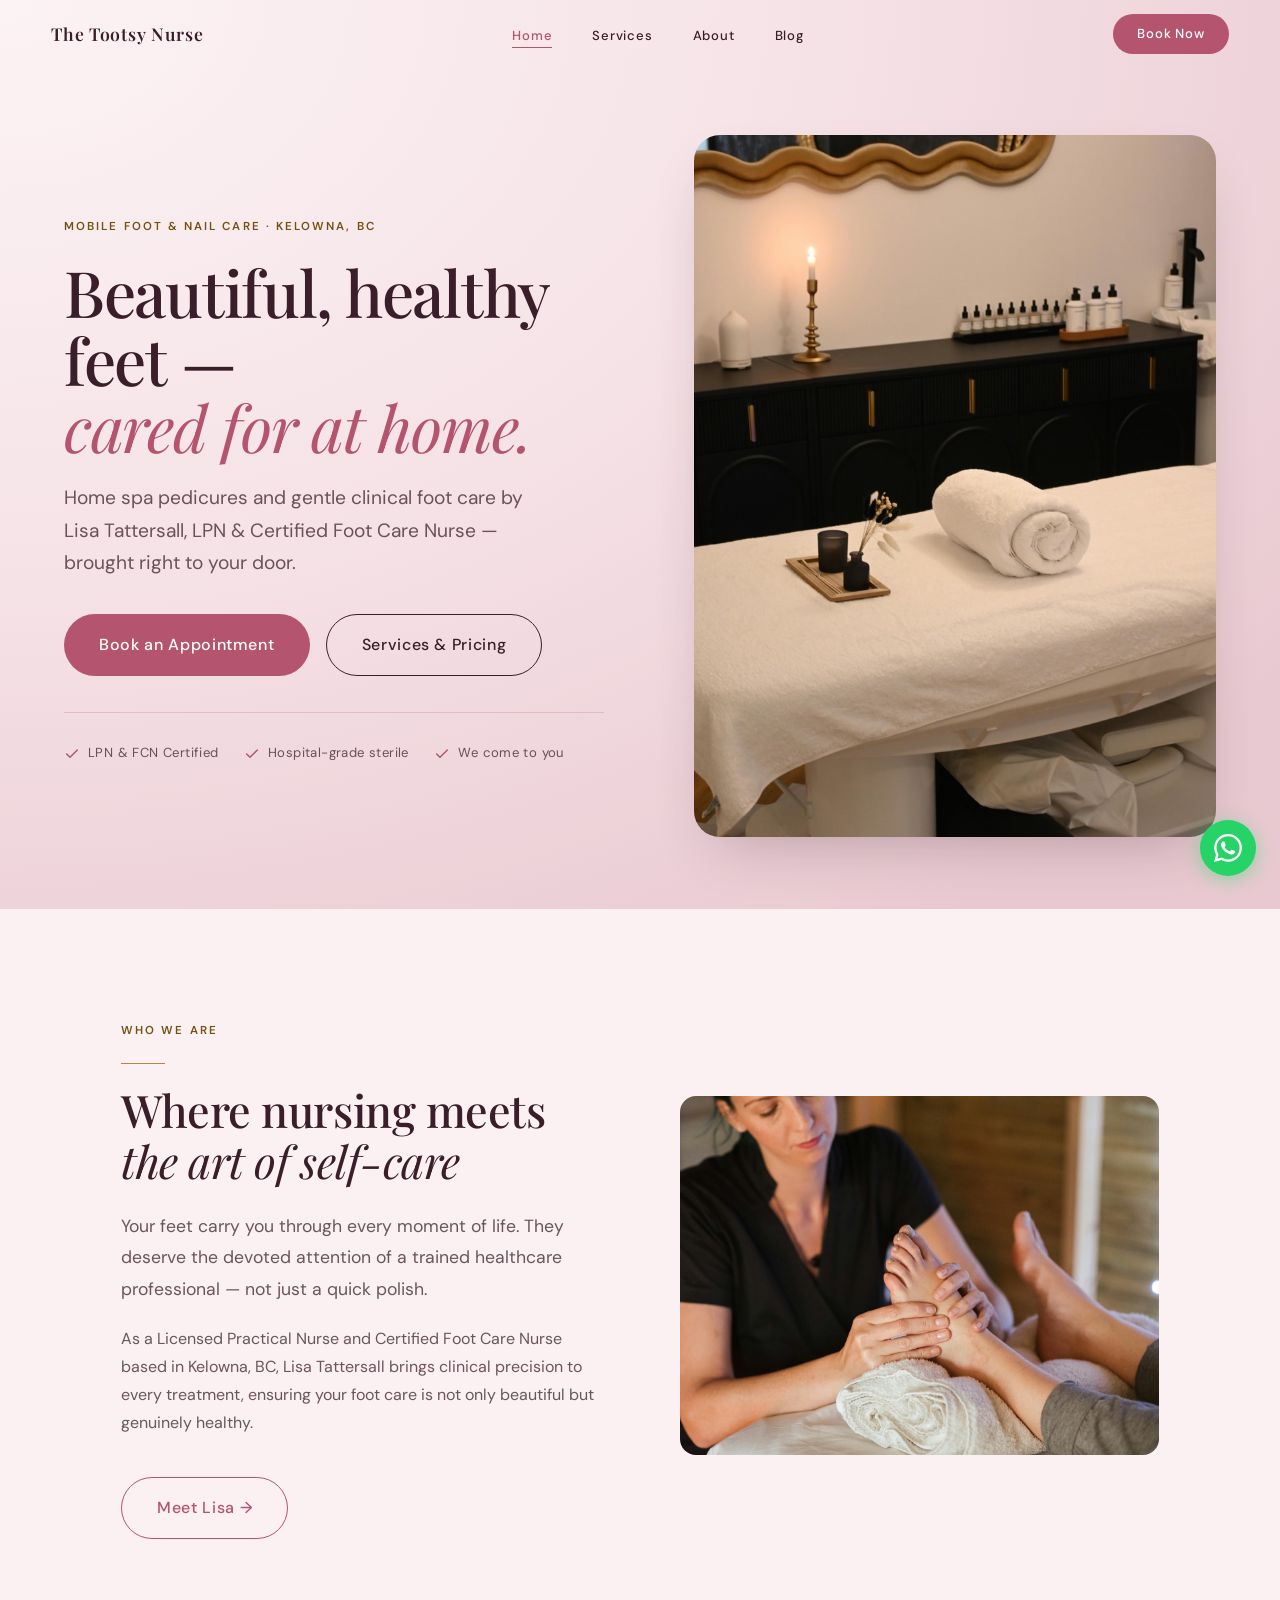
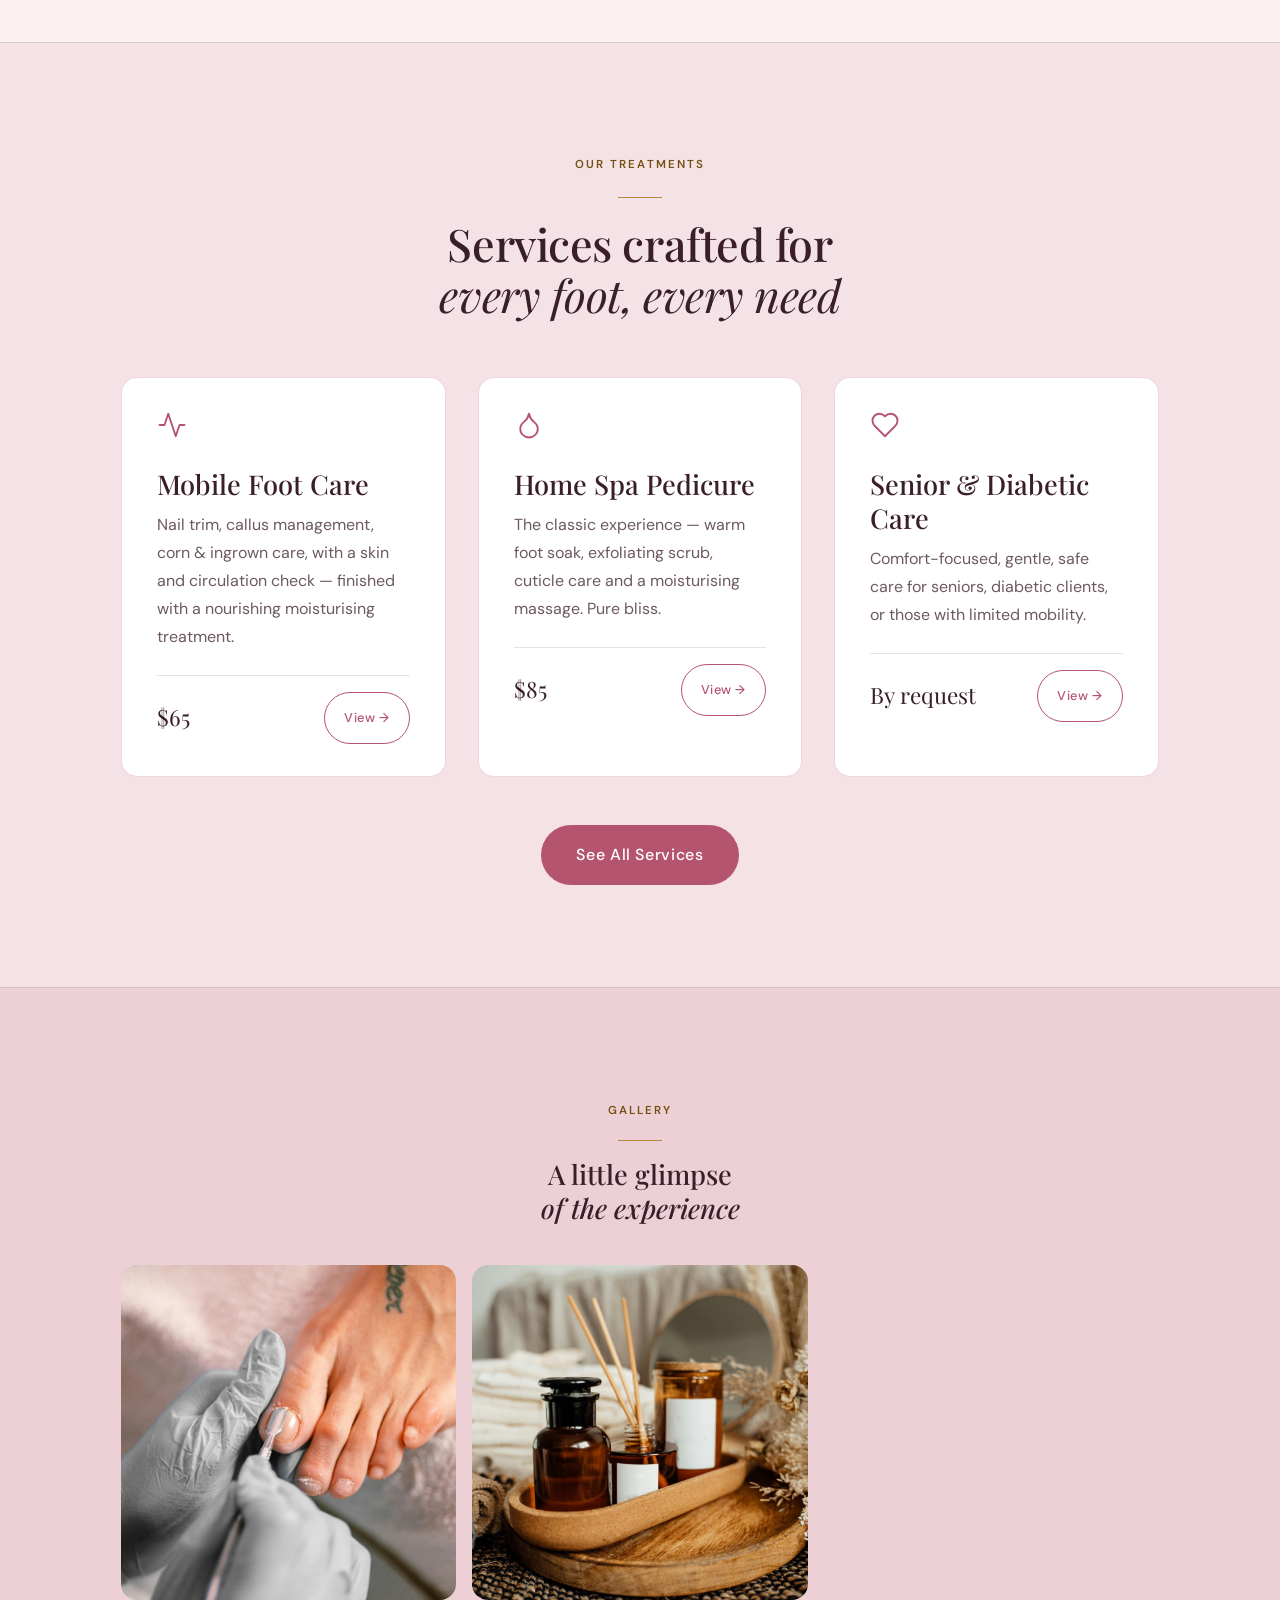
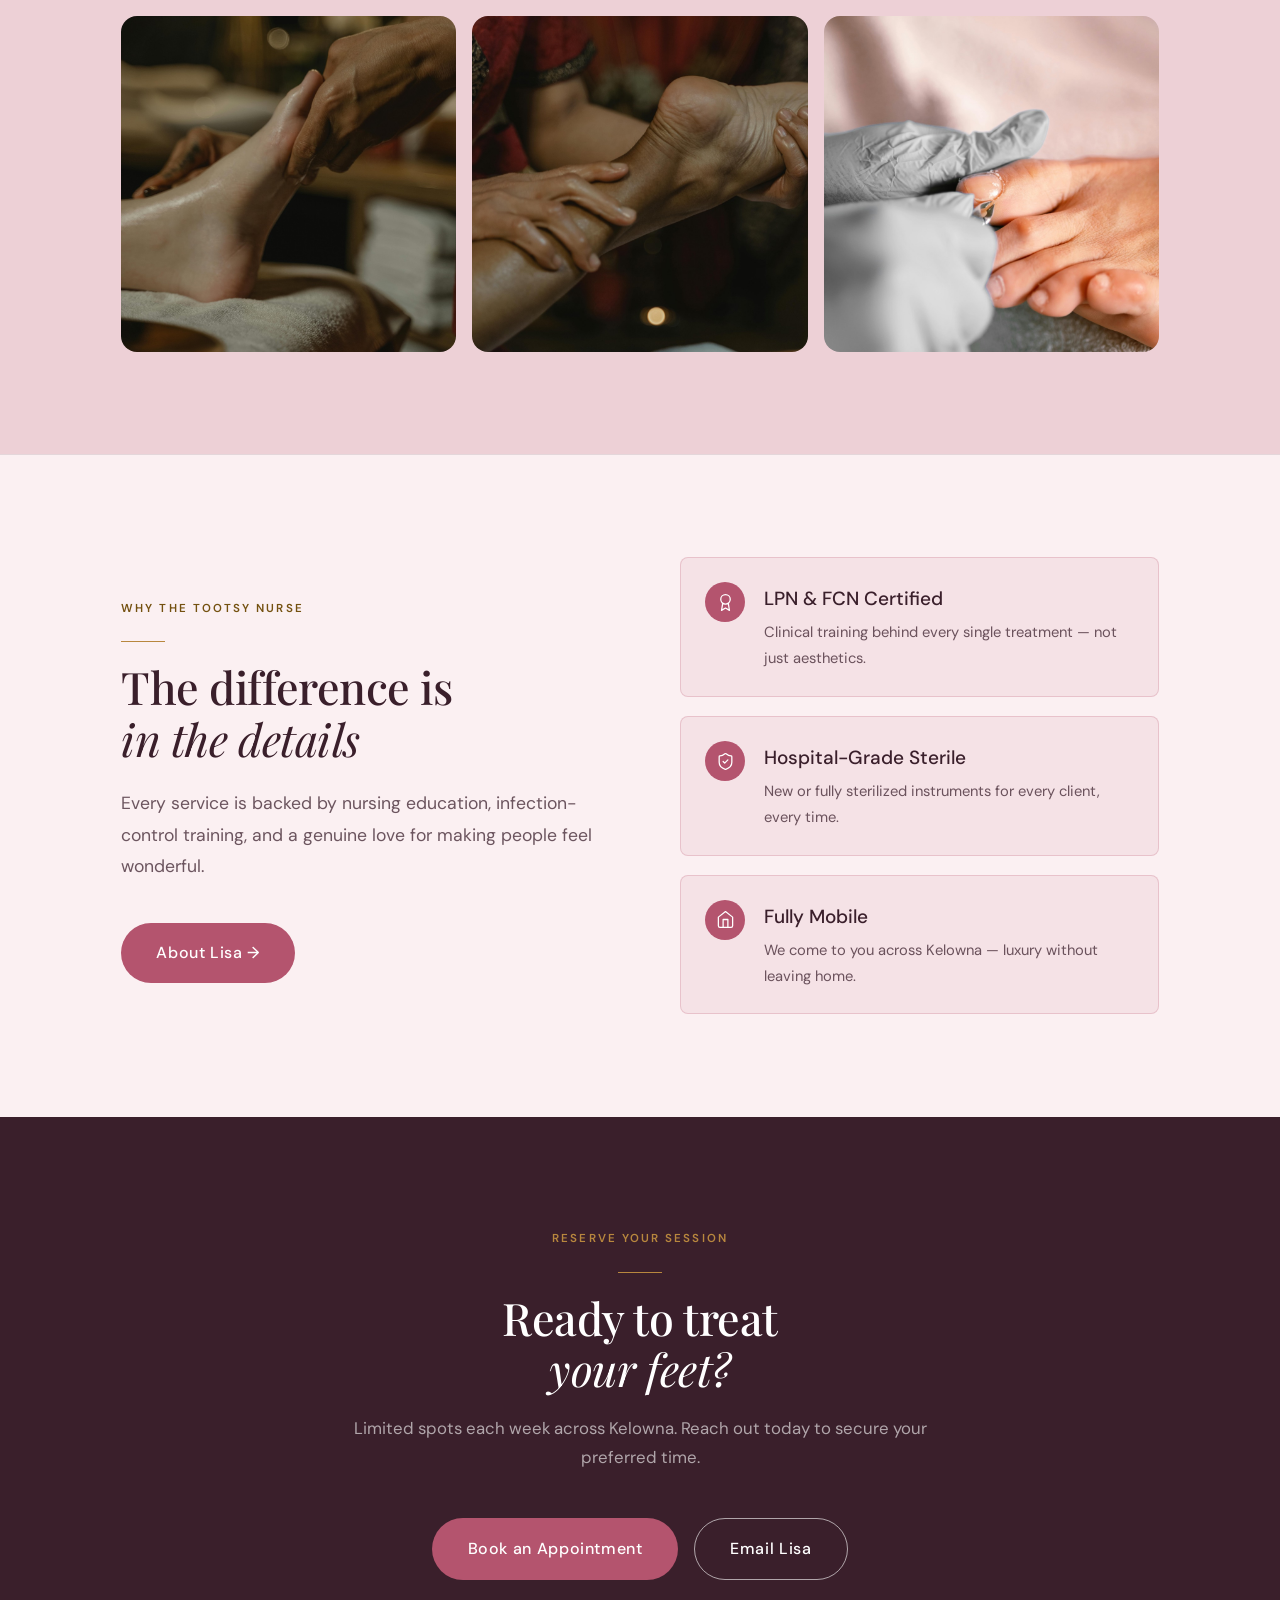
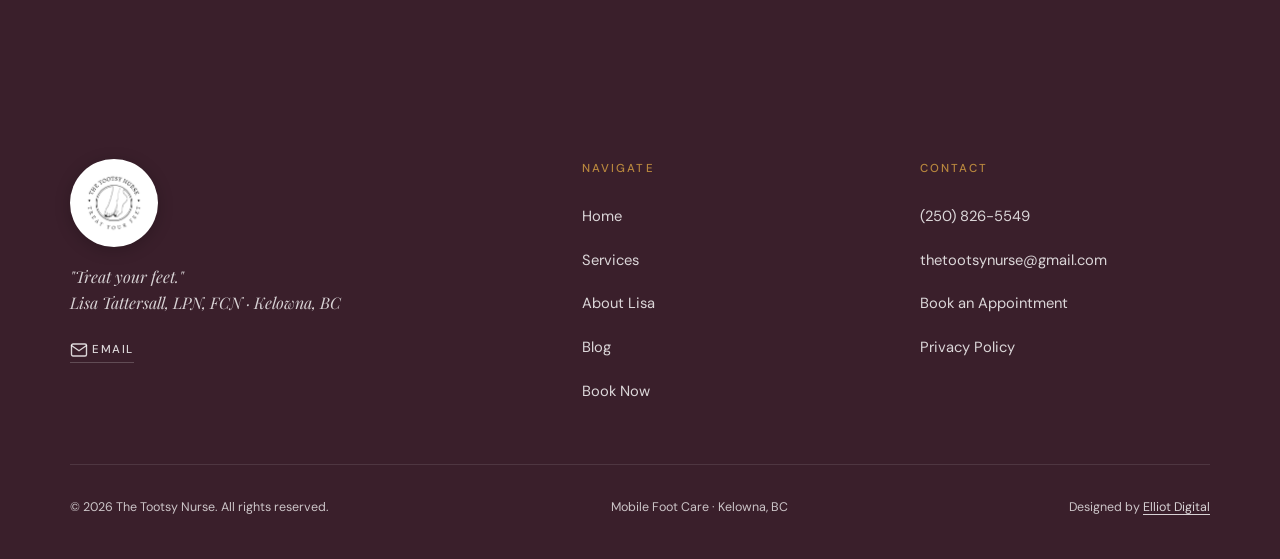
==== commit bc73927c: "Polish: keyboard focus-visible styles, og:site_name + share-image dims, tighter home title Co-Author" ====
--- a/index.html
+++ b/index.html
@@ -3,7 +3,7 @@
 <head>
   <meta charset="UTF-8" />
   <meta name="viewport" content="width=device-width, initial-scale=1.0" />
-  <title>The Tootsy Nurse — Mobile Foot Care Kelowna BC | Lisa Tattersall LPN FCN</title>
+  <title>The Tootsy Nurse — Mobile Foot &amp; Nail Care in Kelowna, BC</title>
   <meta name="description" content="Mobile foot &amp; nail care by Lisa Tattersall, LPN, FCN. Nurse-led foot care, home spa pedicures, and senior &amp; diabetic care — delivered to your home in Kelowna, BC." />
   <meta name="keywords" content="mobile foot care Kelowna, foot care nurse Kelowna, home pedicure Kelowna, diabetic foot care Kelowna, senior foot care Kelowna, LPN foot care BC, foot care near me Kelowna" />
   <meta name="robots" content="index, follow" />
@@ -19,10 +19,14 @@
 
   <!-- Open Graph -->
   <meta property="og:type" content="website" />
+  <meta property="og:site_name" content="The Tootsy Nurse" />
   <meta property="og:url" content="https://thetootsynurse.com/" />
   <meta property="og:title" content="The Tootsy Nurse — Mobile Foot Care Kelowna BC" />
   <meta property="og:description" content="Nurse-led mobile foot &amp; nail care by Lisa Tattersall, LPN, FCN. Home spa pedicures and senior &amp; diabetic care, delivered to your door in Kelowna, BC." />
   <meta property="og:image" content="https://thetootsynurse.com/og-image.jpg" />
+  <meta property="og:image:width" content="1200" />
+  <meta property="og:image:height" content="630" />
+  <meta property="og:image:alt" content="Foot care nurse giving a relaxing foot treatment at a client's home in Kelowna" />
   <meta property="og:locale" content="en_CA" />
 
   <!-- Twitter Card -->
@@ -43,7 +47,7 @@
   <link rel="stylesheet" href="https://fonts.googleapis.com/css2?family=Playfair+Display:ital,wght@0,400;0,500;0,600;0,700;1,400;1,500;1,600&amp;family=DM+Sans:wght@300;400;500&amp;display=swap" media="print" onload="this.media='all'" />
   <noscript><link rel="stylesheet" href="https://fonts.googleapis.com/css2?family=Playfair+Display:ital,wght@0,400;0,500;0,600;0,700;1,400;1,500;1,600&amp;family=DM+Sans:wght@300;400;500&amp;display=swap" /></noscript>
 
-  <link rel="stylesheet" href="style.css?v=4" />
+  <link rel="stylesheet" href="style.css?v=5" />
   <link rel="preload" as="image" imagesrcset="pexels-marine-fougere-sm.jpg?v=2 760w, pexels-marine-fougere-2159237528-35884502.jpg?v=2 1280w" imagesizes="(max-width:900px) 100vw, 48vw" fetchpriority="high" />
 
   <!-- Google Analytics 4 — replace GA_MEASUREMENT_ID with your real ID from analytics.google.com -->
--- a/style.css
+++ b/style.css
@@ -55,6 +55,23 @@
 }
 img { display: block; max-width: 100%; }
 a  { color: inherit; text-decoration: none; }
+
+/* Visible keyboard focus (accessibility) — only for keyboard users, not mouse clicks */
+:focus-visible {
+  outline: 2px solid var(--rose);
+  outline-offset: 3px;
+  border-radius: 3px;
+}
+a:focus-visible, button:focus-visible, summary:focus-visible,
+input:focus-visible, select:focus-visible, textarea:focus-visible,
+.btn:focus-visible, .nav-book:focus-visible {
+  outline: 2px solid var(--rose);
+  outline-offset: 3px;
+}
+.btn-rose:focus-visible, .nav-book:focus-visible,
+.btn-plum:focus-visible, .btn-outline-white:focus-visible {
+  outline-color: var(--plum);
+}
 
 /* ─────────────────────────────────────────
    TYPOGRAPHY
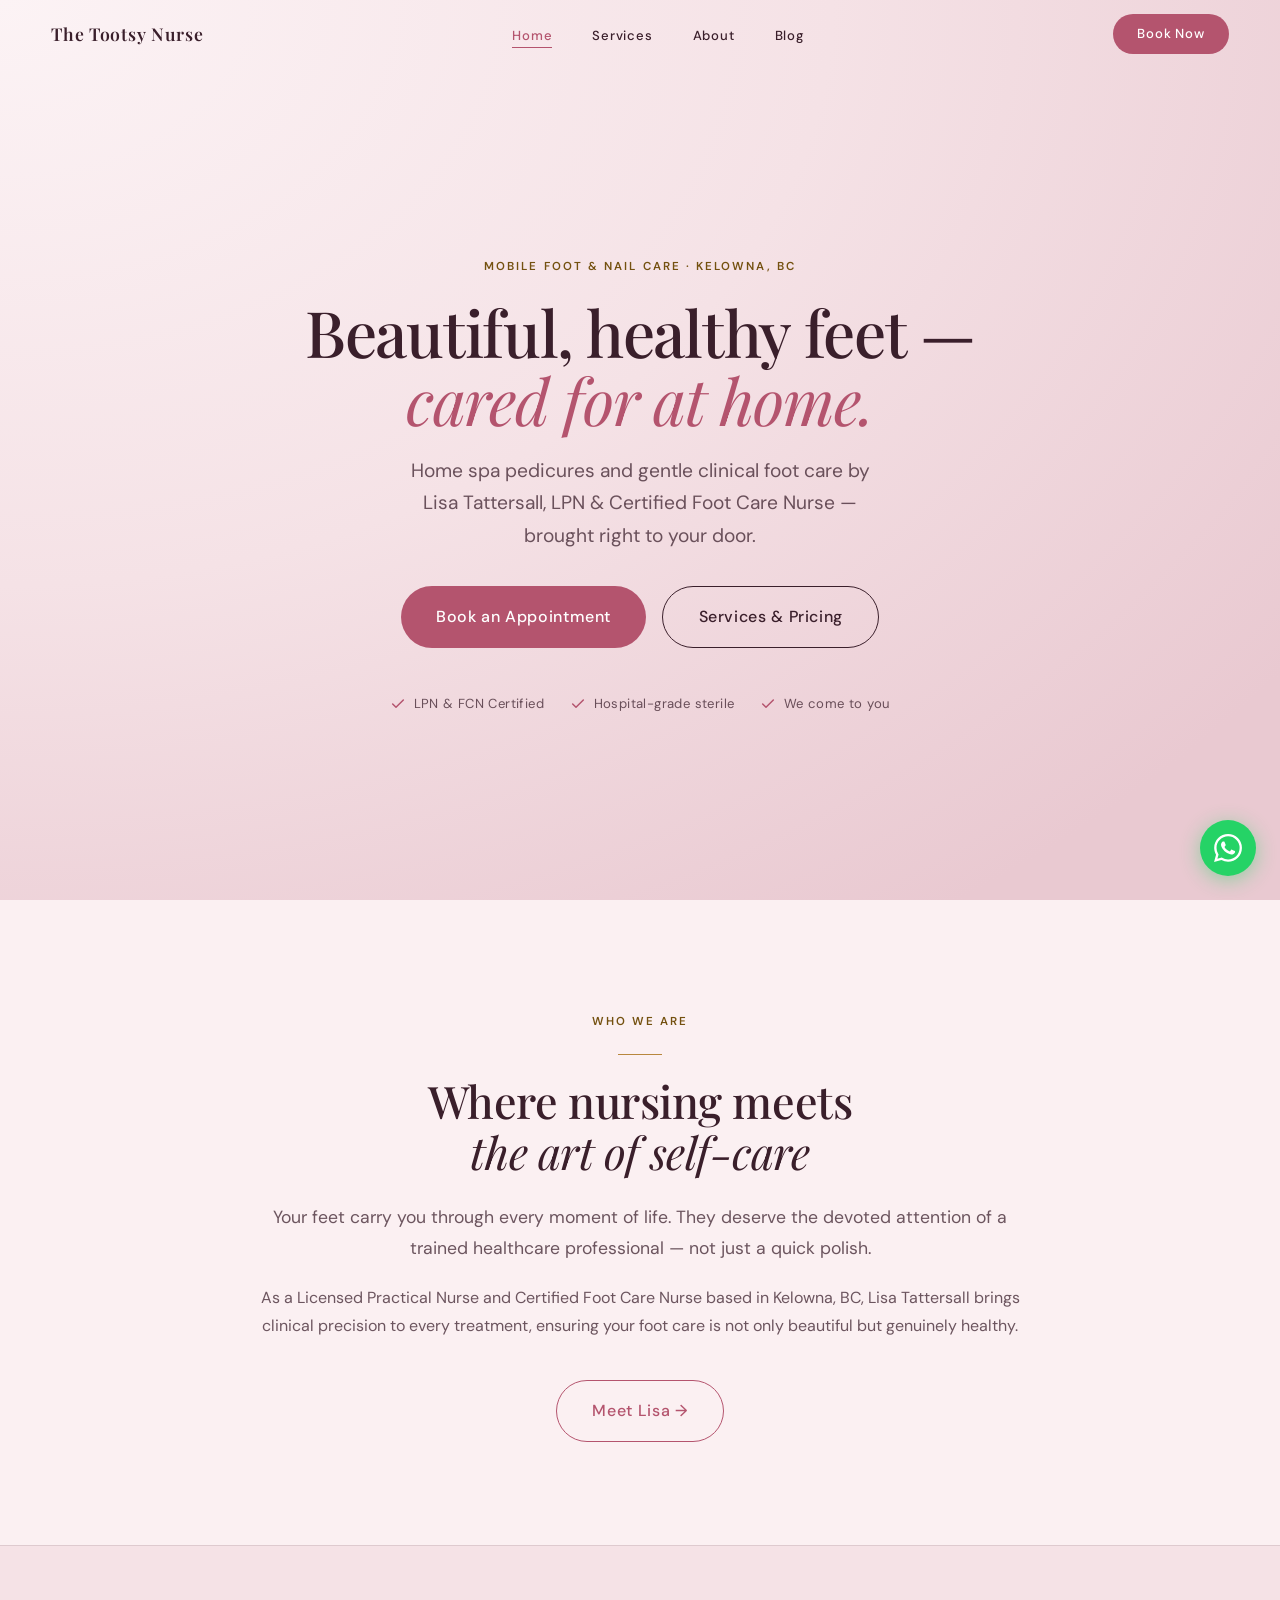
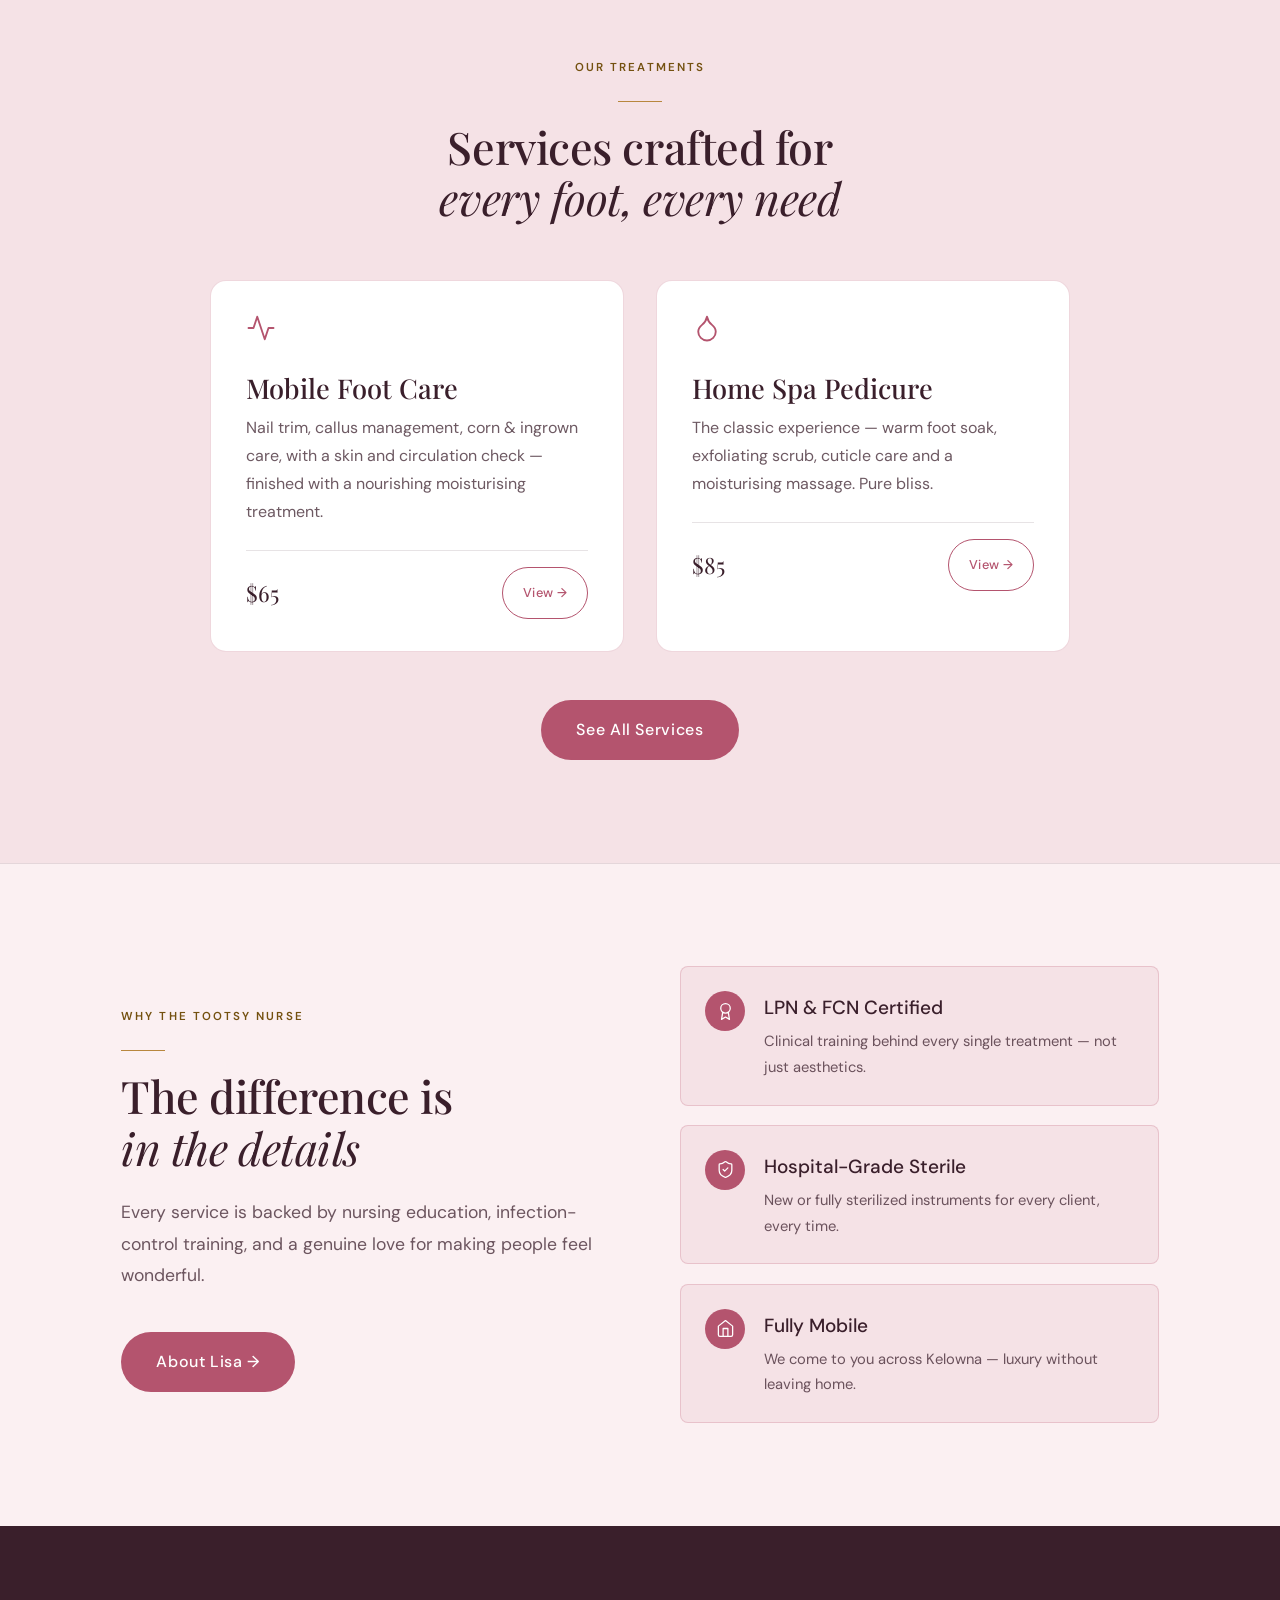
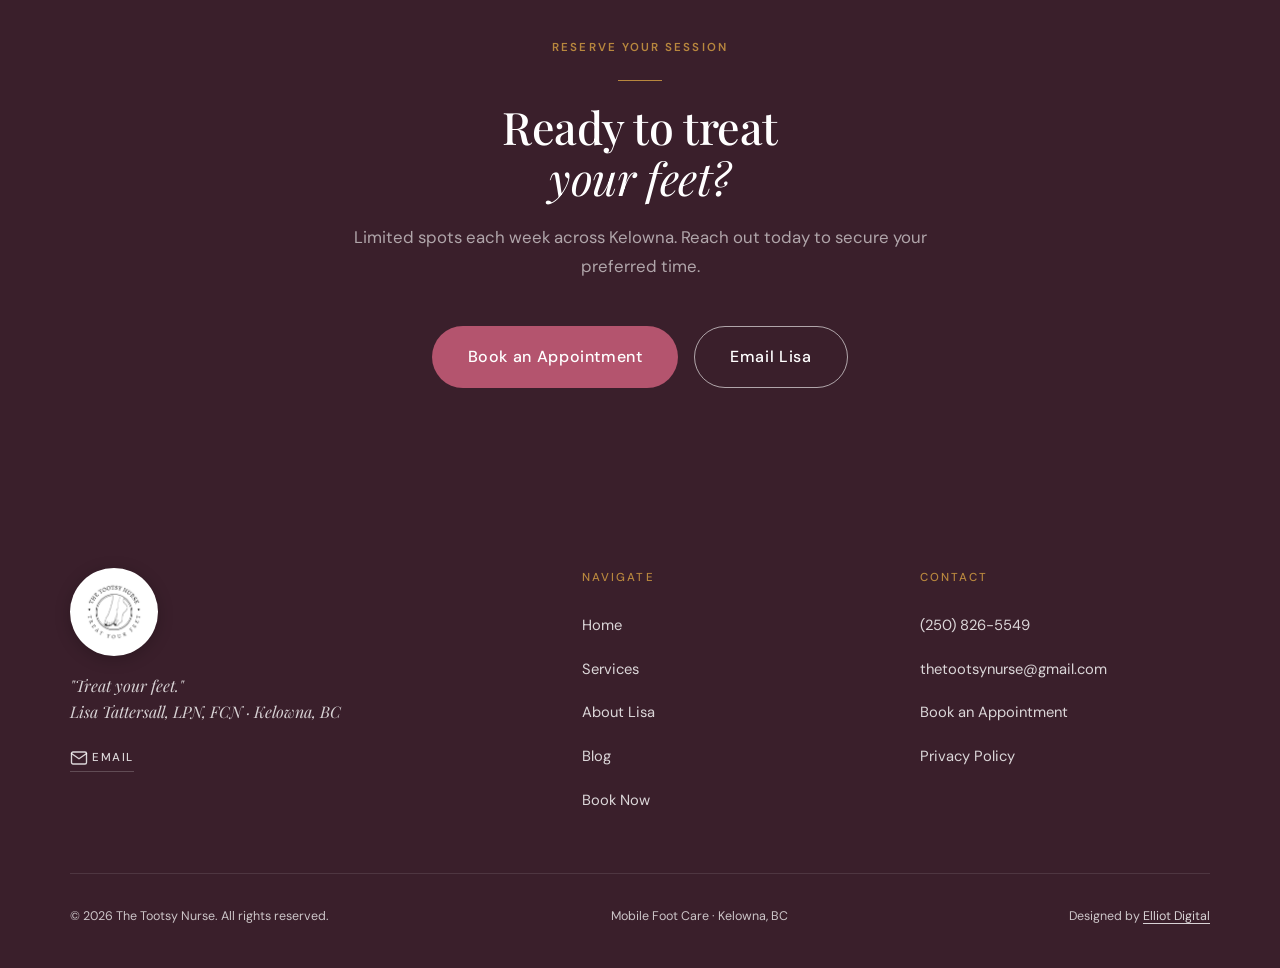
==== commit d58b1480: "Remove stock photos, Senior & Diabetic Care service, and gift cards - Hero: centered text layout (no" ====
--- a/index.html
+++ b/index.html
@@ -4,7 +4,7 @@
   <meta charset="UTF-8" />
   <meta name="viewport" content="width=device-width, initial-scale=1.0" />
   <title>The Tootsy Nurse — Mobile Foot &amp; Nail Care in Kelowna, BC</title>
-  <meta name="description" content="Mobile foot &amp; nail care by Lisa Tattersall, LPN, FCN. Nurse-led foot care, home spa pedicures, and senior &amp; diabetic care — delivered to your home in Kelowna, BC." />
+  <meta name="description" content="Mobile foot &amp; nail care by Lisa Tattersall, LPN, FCN. Nurse-led foot care and home spa pedicures — delivered to your home in Kelowna, BC." />
   <meta name="keywords" content="mobile foot care Kelowna, foot care nurse Kelowna, home pedicure Kelowna, diabetic foot care Kelowna, senior foot care Kelowna, LPN foot care BC, foot care near me Kelowna" />
   <meta name="robots" content="index, follow" />
   <meta name="google-site-verification" content="qxiMzjNWhoR0Wn12E__Y6IV_86gFWzbRiJEfxA7px30" />
@@ -22,18 +22,15 @@
   <meta property="og:site_name" content="The Tootsy Nurse" />
   <meta property="og:url" content="https://thetootsynurse.com/" />
   <meta property="og:title" content="The Tootsy Nurse — Mobile Foot Care Kelowna BC" />
-  <meta property="og:description" content="Nurse-led mobile foot &amp; nail care by Lisa Tattersall, LPN, FCN. Home spa pedicures and senior &amp; diabetic care, delivered to your door in Kelowna, BC." />
-  <meta property="og:image" content="https://thetootsynurse.com/og-image.jpg" />
-  <meta property="og:image:width" content="1200" />
-  <meta property="og:image:height" content="630" />
-  <meta property="og:image:alt" content="Foot care nurse giving a relaxing foot treatment at a client's home in Kelowna" />
+  <meta property="og:description" content="Nurse-led mobile foot &amp; nail care by Lisa Tattersall, LPN, FCN. Home spa pedicures and gentle clinical foot care, delivered to your door in Kelowna, BC." />
+  <meta property="og:image" content="https://thetootsynurse.com/logo-png.png?v=2" />
   <meta property="og:locale" content="en_CA" />
 
   <!-- Twitter Card -->
   <meta name="twitter:card" content="summary_large_image" />
   <meta name="twitter:title" content="The Tootsy Nurse — Mobile Foot Care Kelowna BC" />
   <meta name="twitter:description" content="Nurse-led mobile foot &amp; nail care by Lisa Tattersall, LPN, FCN. Delivered to your home in Kelowna, BC." />
-  <meta name="twitter:image" content="https://thetootsynurse.com/og-image.jpg" />
+  <meta name="twitter:image" content="https://thetootsynurse.com/logo-png.png?v=2" />
 
   <!-- Fonts -->
   <link rel="icon" href="favicon.svg" type="image/svg+xml" />
@@ -47,8 +44,7 @@
   <link rel="stylesheet" href="https://fonts.googleapis.com/css2?family=Playfair+Display:ital,wght@0,400;0,500;0,600;0,700;1,400;1,500;1,600&amp;family=DM+Sans:wght@300;400;500&amp;display=swap" media="print" onload="this.media='all'" />
   <noscript><link rel="stylesheet" href="https://fonts.googleapis.com/css2?family=Playfair+Display:ital,wght@0,400;0,500;0,600;0,700;1,400;1,500;1,600&amp;family=DM+Sans:wght@300;400;500&amp;display=swap" /></noscript>
 
-  <link rel="stylesheet" href="style.css?v=5" />
-  <link rel="preload" as="image" imagesrcset="pexels-marine-fougere-sm.jpg?v=2 760w, pexels-marine-fougere-2159237528-35884502.jpg?v=2 1280w" imagesizes="(max-width:900px) 100vw, 48vw" fetchpriority="high" />
+  <link rel="stylesheet" href="style.css?v=6" />
 
   <!-- Google Analytics 4 — replace GA_MEASUREMENT_ID with your real ID from analytics.google.com -->
   <!-- <script async src="https://www.googletagmanager.com/gtag/js?id=GA_MEASUREMENT_ID"></script>
@@ -61,7 +57,7 @@
     "@type": ["LocalBusiness", "HealthAndBeautyBusiness"],
     "@id": "https://thetootsynurse.com/#business",
     "name": "The Tootsy Nurse",
-    "description": "Mobile foot & nail care by Lisa Tattersall, LPN and Certified Foot Care Nurse, who travels to clients' homes in Kelowna, BC. Services include nurse-led foot care, home spa pedicures, and senior & diabetic care.",
+    "description": "Mobile foot & nail care by Lisa Tattersall, LPN and Certified Foot Care Nurse, who travels to clients' homes in Kelowna, BC. Services include nurse-led foot care and home spa pedicures.",
     "url": "https://thetootsynurse.com",
     "telephone": "+12508265549",
     "email": "thetootsynurse@gmail.com",
@@ -92,8 +88,7 @@
     ],
     "makesOffer": [
       { "@type": "Offer", "itemOffered": { "@type": "Service", "name": "Mobile Foot Care", "description": "Nail trim, callus and corn care, ingrown toenail correction, skin and circulation check, and a nourishing moisturising treatment." }, "price": "65.00", "priceCurrency": "CAD" },
-      { "@type": "Offer", "itemOffered": { "@type": "Service", "name": "Home Spa Pedicure", "description": "Warm foot soak, exfoliating scrub, cuticle care, and moisturising massage." }, "price": "85.00", "priceCurrency": "CAD" },
-      { "@type": "Offer", "itemOffered": { "@type": "Service", "name": "Senior & Diabetic Care", "description": "Comfort-focused, gentle, safe foot care for seniors, diabetic clients, or those with limited mobility." }, "availability": "https://schema.org/InStock" }
+      { "@type": "Offer", "itemOffered": { "@type": "Service", "name": "Home Spa Pedicure", "description": "Warm foot soak, exfoliating scrub, cuticle care, and moisturising massage." }, "price": "85.00", "priceCurrency": "CAD" }
     ]
   }
   </script>
@@ -125,7 +120,7 @@
 </ul>
 
 <!-- HERO -->
-<section class="hero-split">
+<section class="hero-split hero-center">
   <div class="hero-split-text hero-enter">
     <span class="t-label">Mobile Foot &amp; Nail Care · Kelowna, BC</span>
     <h1 class="hero-h1">Beautiful, healthy feet —<br><em>cared for at home.</em></h1>
@@ -140,18 +135,15 @@
       <li><svg width="16" height="16" viewBox="0 0 24 24" fill="none" stroke="currentColor" stroke-width="2.2" stroke-linecap="round" stroke-linejoin="round"><polyline points="20 6 9 17 4 12"/></svg>We come to you</li>
     </ul>
   </div>
-  <div class="hero-split-media">
-    <img src="pexels-marine-fougere-2159237528-35884502.jpg?v=2" srcset="pexels-marine-fougere-sm.jpg?v=2 760w, pexels-marine-fougere-2159237528-35884502.jpg?v=2 1280w" sizes="(max-width:900px) 100vw, 48vw" alt="Calm in-home spa setup with a lit candle, fresh rolled towel and gold mirror" width="1280" height="1920" fetchpriority="high" decoding="async" />
-  </div>
 </section>
 
 <!-- INTRO -->
 <section id="main" role="main" style="background:var(--bg);">
   <div class="wrap section-pad">
-    <div style="display:grid; grid-template-columns:1fr 1fr; gap:5rem; align-items:center;">
-      <div class="reveal-left">
+    <div style="max-width:760px; margin:0 auto; text-align:center;">
+      <div class="reveal">
         <span class="t-label">Who We Are</span>
-        <span class="rule"></span>
+        <span class="rule rule-center"></span>
         <h2 class="t-h2" style="margin-bottom:1.5rem;">
           Where nursing meets<br><em>the art of self-care</em>
         </h2>
@@ -163,10 +155,6 @@
         </p>
         <a href="about.html" class="btn btn-outline">Meet Lisa →</a>
       </div>
-      <div class="reveal-right" style="position:relative; border-radius:16px; overflow:hidden; aspect-ratio:4/3;">
-        <img src="pexels-anete-lusina-5240641.jpg?v=2" alt="Nurse performing a gentle foot treatment"
-             style="width:100%; height:100%; object-fit:cover; display:block;" />
-      </div>
     </div>
   </div>
 </section>
@@ -179,7 +167,7 @@
       <span class="rule rule-center"></span>
       <h2 class="t-h2" style="margin-top:0.5rem;">Services crafted for<br><em>every foot, every need</em></h2>
     </div>
-    <div class="grid-3 reveal-group" style="margin-bottom:3rem;">
+    <div class="grid-2 reveal-group" style="margin-bottom:3rem; max-width:860px; margin-left:auto; margin-right:auto;">
       <div class="card">
         <div style="margin-bottom:1.1rem; color:var(--rose);"><svg width="30" height="30" viewBox="0 0 24 24" fill="none" stroke="currentColor" stroke-width="1.5" stroke-linecap="round" stroke-linejoin="round"><polyline points="22 12 18 12 15 21 9 3 6 12 2 12"/></svg></div>
         <div class="t-h3" style="margin-bottom:0.6rem;">Mobile Foot Care</div>
@@ -198,37 +186,9 @@
           <a href="services.html" class="btn btn-outline" style="padding:0.5rem 1.2rem; font-size:0.8rem;">View →</a>
         </div>
       </div>
-      <div class="card">
-        <div style="margin-bottom:1.1rem; color:var(--rose);"><svg width="30" height="30" viewBox="0 0 24 24" fill="none" stroke="currentColor" stroke-width="1.5" stroke-linecap="round" stroke-linejoin="round"><path d="M19 14c1.49-1.46 3-3.21 3-5.5A5.5 5.5 0 0 0 16.5 3c-1.76 0-3 .5-4.5 2-1.5-1.5-2.74-2-4.5-2A5.5 5.5 0 0 0 2 8.5c0 2.29 1.51 4.04 3 5.5l7 7Z"/></svg></div>
-        <div class="t-h3" style="margin-bottom:0.6rem;">Senior &amp; Diabetic Care</div>
-        <p class="t-body" style="margin-bottom:1.5rem;">Comfort-focused, gentle, safe care for seniors, diabetic clients, or those with limited mobility.</p>
-        <div style="display:flex; justify-content:space-between; align-items:center; padding-top:1rem; border-top:1px solid var(--line);">
-          <span style="font-family:'Playfair Display',serif; font-size:1.4rem; color:var(--plum);">By request</span>
-          <a href="services.html" class="btn btn-outline" style="padding:0.5rem 1.2rem; font-size:0.8rem;">View →</a>
-        </div>
-      </div>
     </div>
     <div class="text-center">
       <a href="services.html" class="btn btn-rose">See All Services</a>
-    </div>
-  </div>
-</section>
-
-<!-- PHOTO GALLERY -->
-<section style="background:var(--bg-deep); border-top:1px solid var(--line);">
-  <div class="wrap section-pad">
-    <div style="text-align:center; margin-bottom:2.5rem;">
-      <span class="t-label">Gallery</span>
-      <span class="rule rule-center" style="margin:1rem auto;"></span>
-      <h2 class="t-h3">A little glimpse<br><em>of the experience</em></h2>
-    </div>
-    <div class="photo-grid reveal-group">
-      <img src="pexels-andreamostiphotography-17056222.jpg?v=2" alt="Mobile foot care nurse treating a client's feet in Kelowna" loading="lazy" decoding="async" />
-      <img src="pexels-alesiakozik-7795827.jpg?v=2" alt="Relaxing home spa pedicure with warm towels" loading="lazy" decoding="async" />
-      <img src="pexels-kseniachernaya-6340563.jpg?v=2" alt="Gentle nurse-led toenail and nail care" loading="lazy" decoding="async" />
-      <img src="pexels-tima-miroshnichenko-6187855.jpg?v=2" alt="Foot care nurse trimming toenails at a home visit in Kelowna" loading="lazy" decoding="async" />
-      <img src="pexels-tima-miroshnichenko-6188032.jpg?v=2" alt="Home spa pedicure treatment in progress" loading="lazy" decoding="async" />
-      <img src="pexels-andreamostiphotography-17056221.jpg?v=2" alt="Soothing foot and nail care at home" loading="lazy" decoding="async" />
     </div>
   </div>
 </section>
--- a/style.css
+++ b/style.css
@@ -336,6 +336,12 @@
   overflow: hidden;
 }
 .hero-split-text { max-width: 540px; }
+/* Centered text-only hero (no photo) */
+.hero-split.hero-center { grid-template-columns: 1fr; justify-items: center; text-align: center; }
+.hero-center .hero-split-text { max-width: 680px; }
+.hero-center .hero-sub { margin-left: auto; margin-right: auto; }
+.hero-center .hero-cta, .hero-center .hero-trust { justify-content: center; }
+.hero-center .hero-trust { border-top: none; padding-top: 0.5rem; }
 .hero-h1 {
   font-family: 'Playfair Display', serif;
   font-size: clamp(2.6rem, 5vw, 4.1rem);
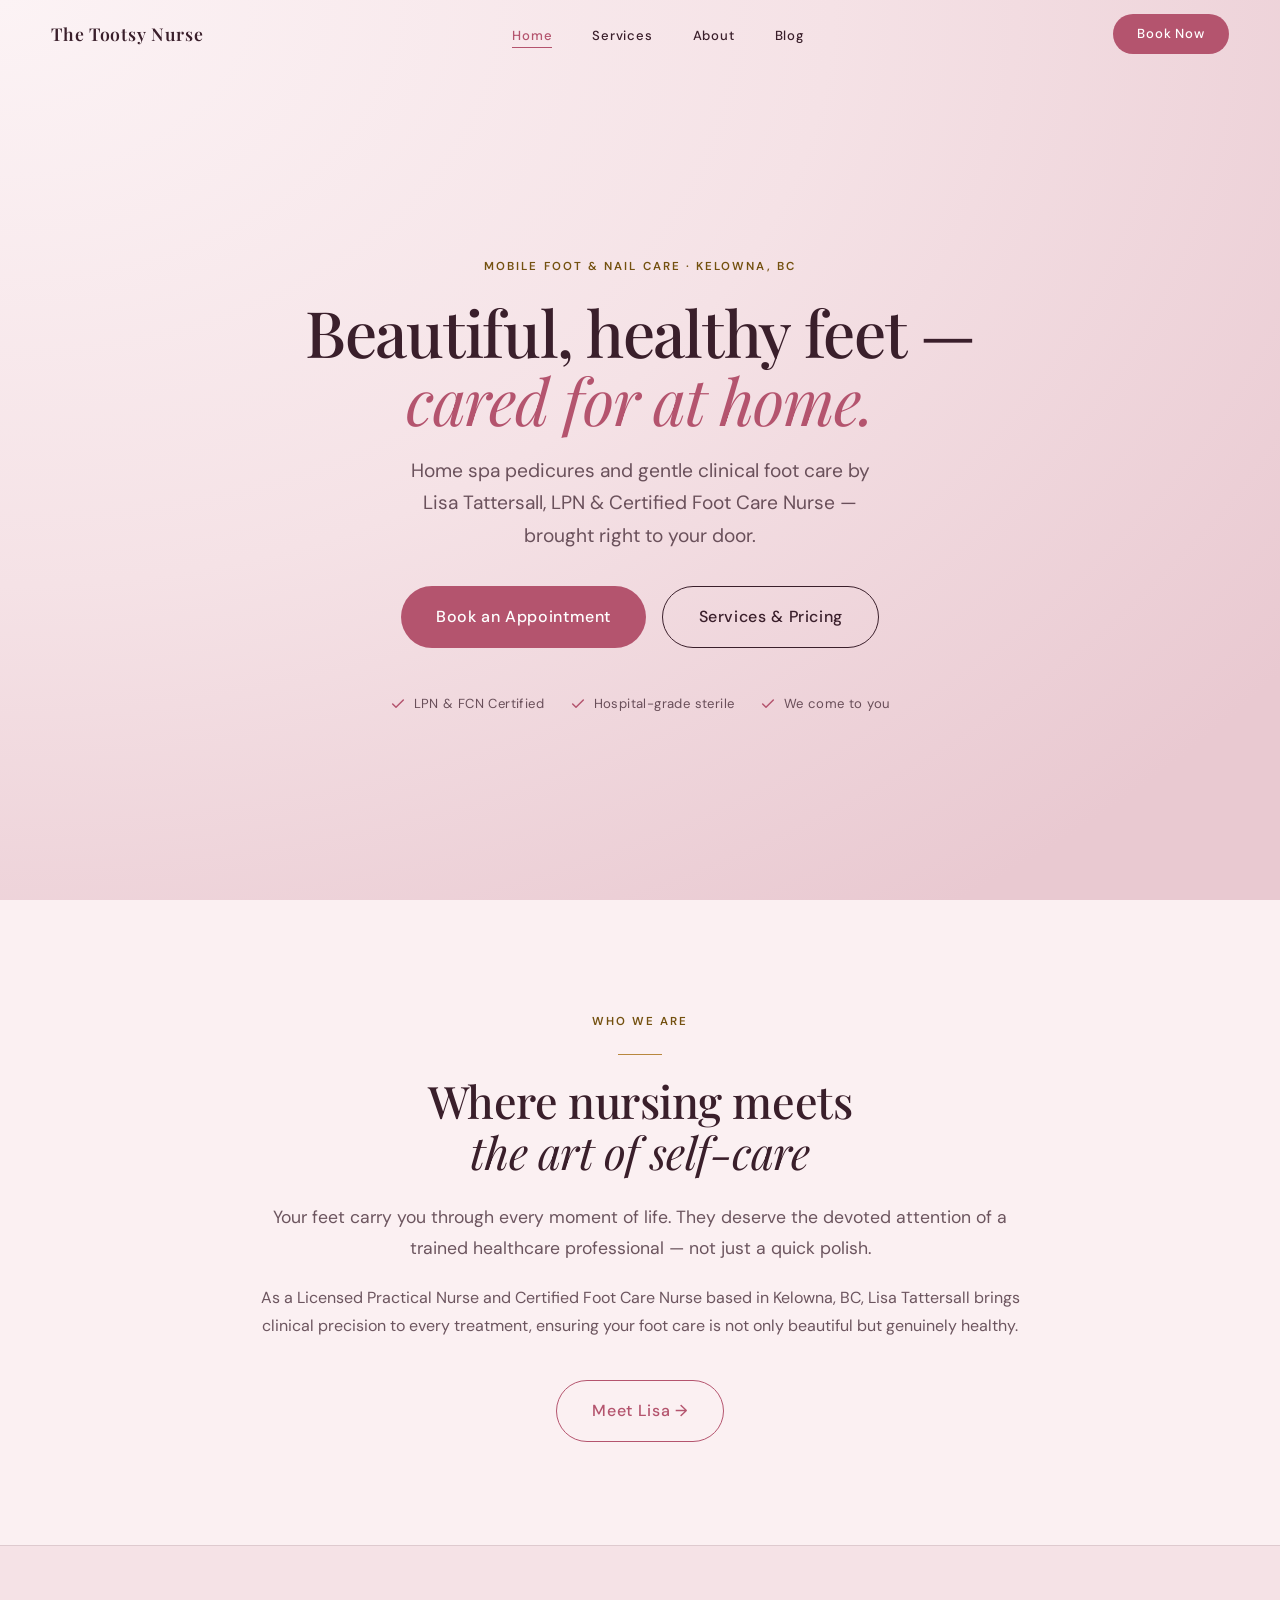
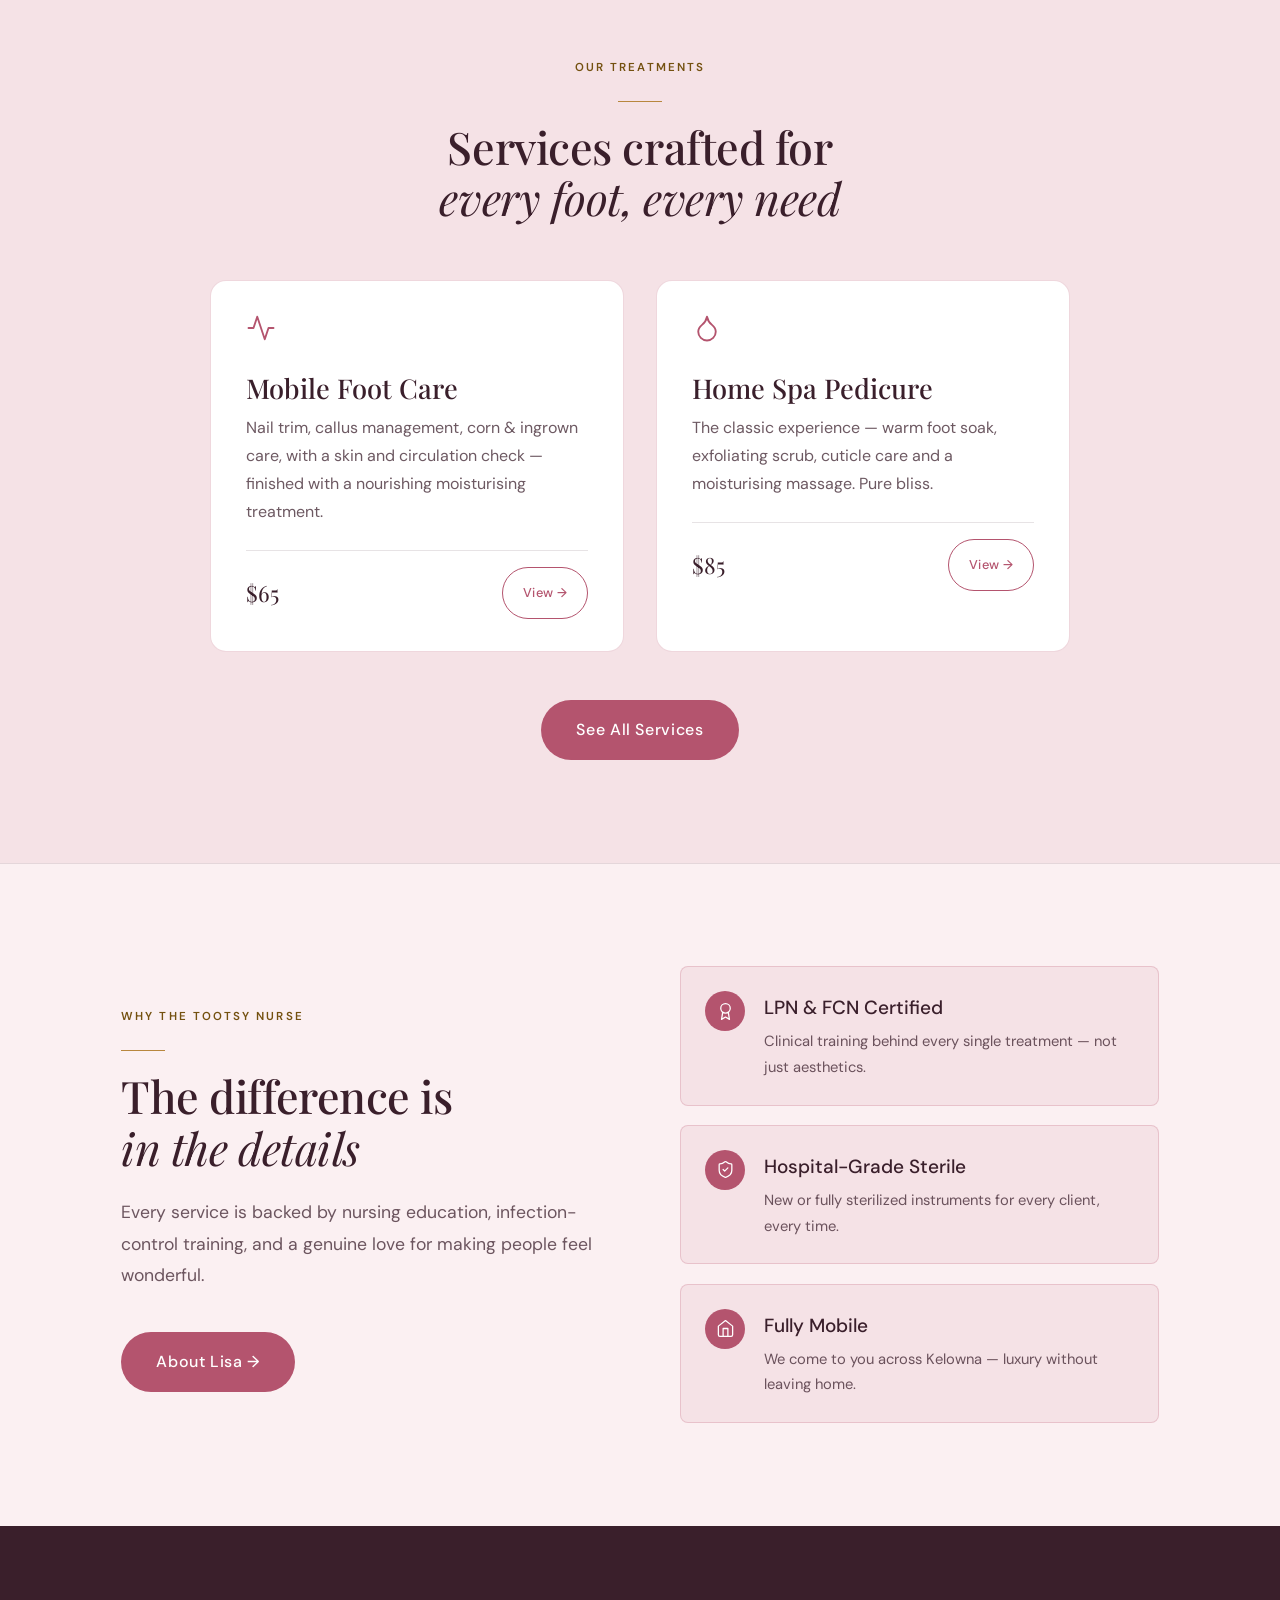
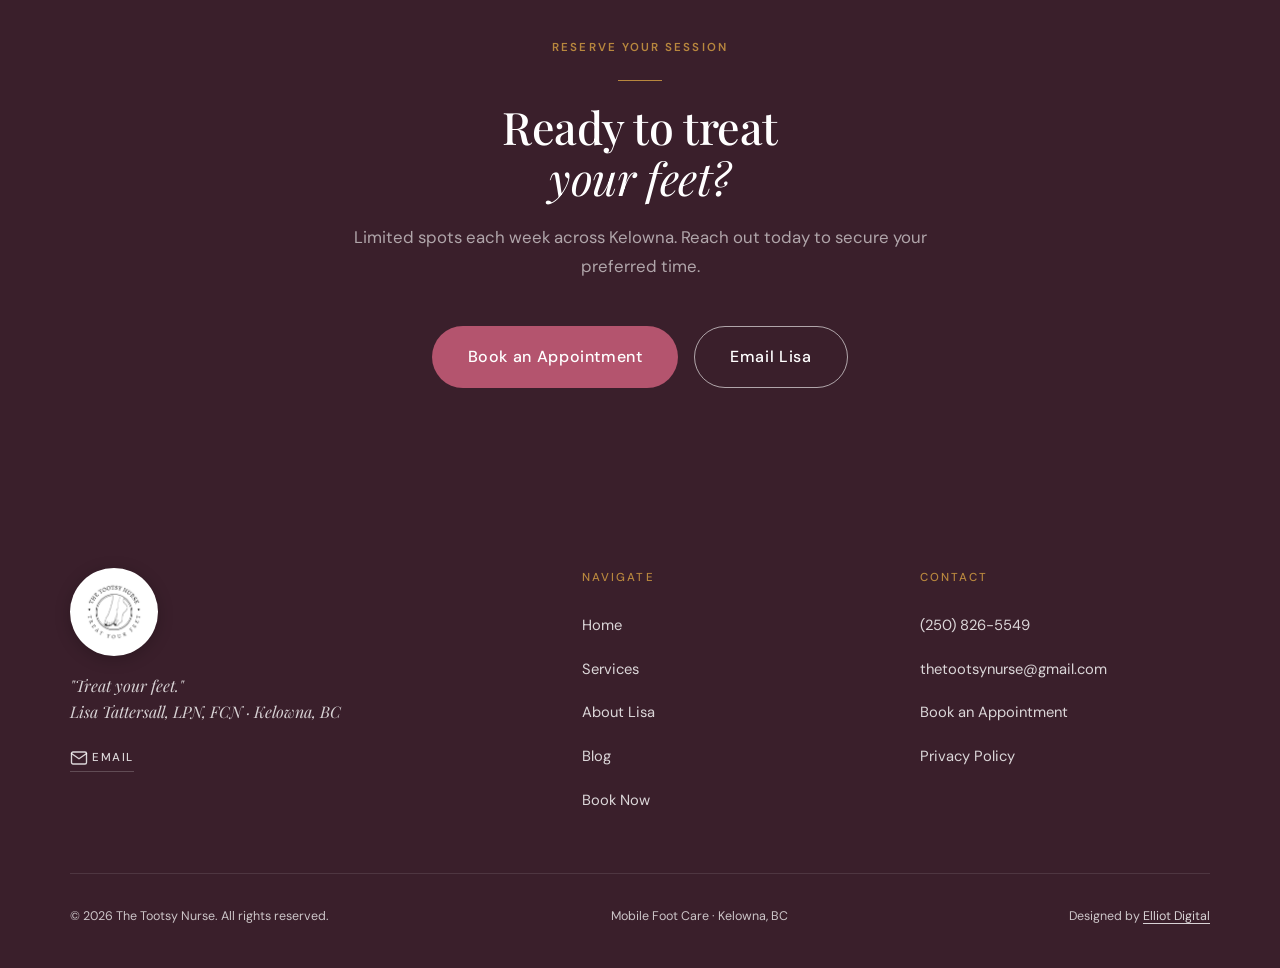
==== commit 055174de: "Remove WhatsApp widget + 'calling ahead is always welcome' line Co-Authored-By: Claude Opus 4.8 (1M " ====
--- a/index.html
+++ b/index.html
@@ -294,7 +294,7 @@
   </a>
 </div>
 
-<script src="app.js" defer></script>
+<script src="app.js?v=2" defer></script>
 <script>
   function toggleMenu() {
     document.getElementById('mobileMenu').classList.toggle('open');
